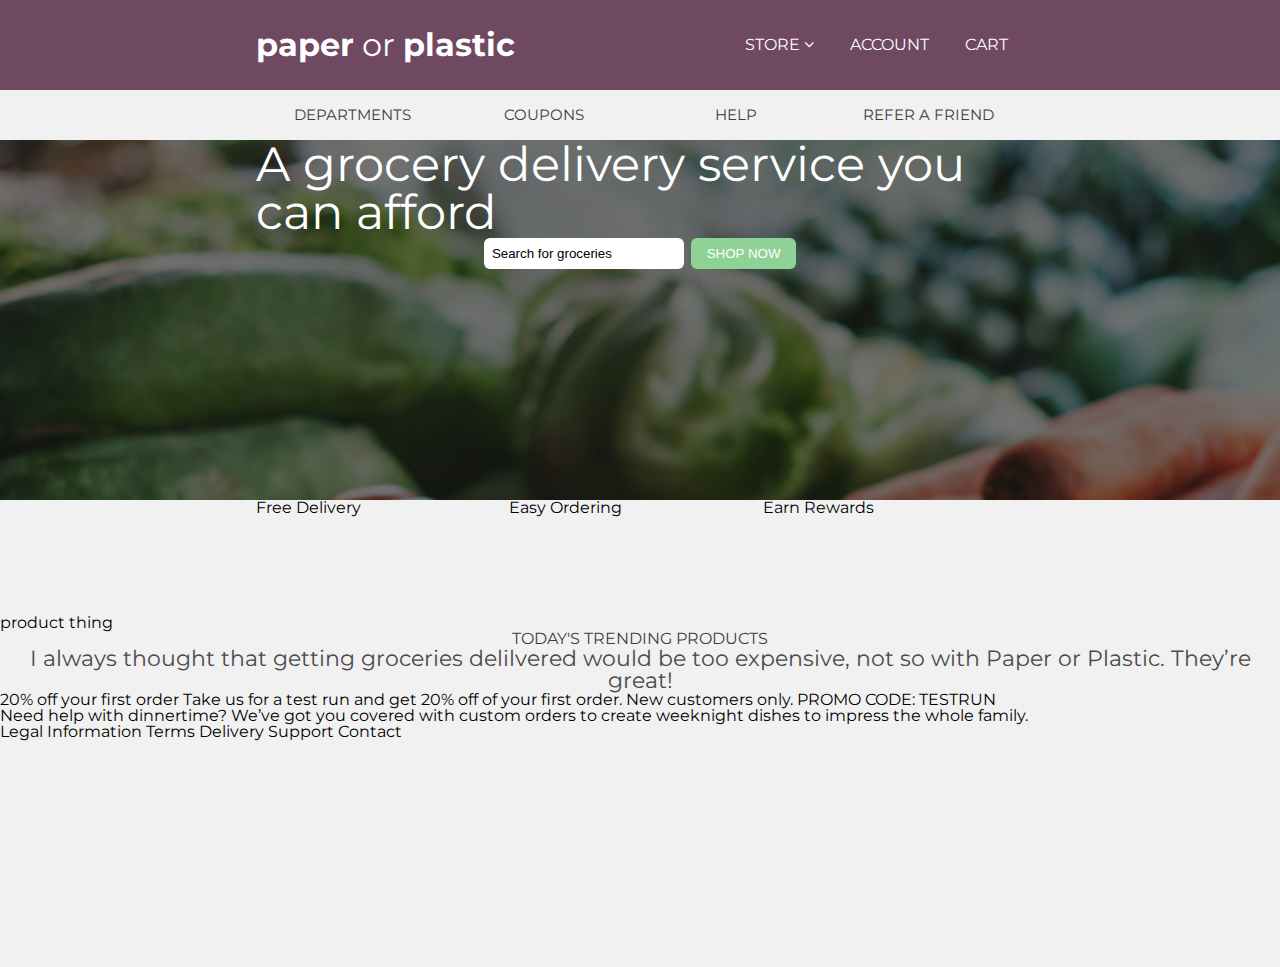
==== tablexi/index.html @ 730c176c "add styles for centering content and down angle" ====
<!DOCTYPE html>
<html lang="en-US">
<head>
  <title>paper or plastic</title>
  
  <link href="https://fonts.googleapis.com/css?family=Cherry+Swash:400,700|Montserrat:400,700" rel="stylesheet">
  <link type="text/css" rel="stylesheet" href="reset.css">
  <link rel="stylesheet" type="text/css" href="style.css">
  <link rel="stylesheet" href="https://cdnjs.cloudflare.com/ajax/libs/font-awesome/4.7.0/css/font-awesome.min.css">

</head>
<body>
  <section id="banner">
    <div class="center-container">
      <div id="logo">
        <span class="bold">paper</span> or <span class="bold">plastic</span>
      </div>
      <div id="navcontainer">
        <ul>
          <li><a href="#">store 
          <i class="fa fa-angle-down"></i>
          </a></li>
          <li><a href="#">account</a></li>
          <li><a href="#">cart</a></li>
        </ul>
      </div>
    <div>
  </section>

  <section id="menu">
    <div id="menu-list">
      <div class="menu-item center-text">    
        Departments
      </div>
      <div class="menu-item center-text">
        Coupons
      </div>
      <div class="menu-item center-text">
        Help
      </div>
      <div class="menu-item center-text">
        Refer A Friend
      </div>
    </div>
  
  </section>

  <section id="marketing">
    <div id="marketing-text" class="center-container">
    A grocery delivery service you can afford
    </div>
    <div class="center-text">
      <form id="marketing-form">
        <input type="text" value="Search for groceries"> 
        <input type="submit" value="Shop Now"
      </form>
    </div>
  </section>

  <section id="bullet-points">
    <div class="bullet center-container">
      Free Delivery
    </div>
    <div class="bullet">
      Easy Ordering
    </div>
    <div class="bullet">
      Earn Rewards  
    </div>
  </section>

  <section id="products">
    <div class="thing">
      product thing
    </div>
    <div id="products-text" class="center-text">Today's Trending Products </div>
  
  </section>

  <section id="testimonial">

    <div class="center-text">
    I always thought that getting groceries delilvered would be too expensive, not so with Paper or Plastic. They’re great!
    </div>

  </section>

  <section id="coupon">
  20% off your first order
  Take us for a test run and get 20% off of your first order. New customers only.
  PROMO CODE: TESTRUN
  </section>

  <section id="recipe">
  Need help with dinnertime?
  We’ve got you covered with custom orders to create weeknight dishes to impress the whole family.    
  </section>

  <section id="footer">
  Legal Information
  Terms
  Delivery
  Support
  Contact    
  </section>


</body>
</html>
---- tablexi/style.css ----
/* table xi */

body {
  /*font-family: 'Cherry Swash', cursive;*/
  font-family: 'Montserrat', sans-serif;
  font-weight: 400;
  background-color: #f1f1f1;
  margin: 0em;
  padding: 0em;
}


.center-text {
  text-align: center;
}

.center-container {
  margin: auto;
  max-width: 768px;
}

#banner {
  background-color: #6e4961;
  color: #fff;
  height: 90px;
}

#logo {
  color: #fff;
  float: left;
  font-size: 2em;
  line-height: 90px;
}

.bold {
  font-weight: 700;
}

#navcontainer {
  float: right;
  line-height: 90px;

}

#navcontainer ul {
  margin: 0;
  padding: 0;
  list-style-type: none;
  text-align: center;
}

#navcontainer ul li { 
  display: inline; 
}

#navcontainer ul li a {
  text-decoration: none;
  text-transform: uppercase;
  padding: .2em 1em;
  color: #fff;
}

/*#navcontainer ul li a:hover {
}
*/




#menu {
  width: 100%;
  height: 50px;
}

#menu-list {
  margin: auto;
  max-width: 768px;
  line-height: 50px;
}

.menu-item {
  font-family: 'Montserrat', sans-serif;
  text-transform: uppercase;
  color: #3C3D41;
  font-size: .95rem;
  float:left; 
  width:25%;
}

#marketing {
  height: 360px;
    /*max-width: 768px;*/
  margin: auto;
  background: linear-gradient( rgba(0, 0, 0, 0.5), rgba(0, 0, 0, 0.5) ), url('images/produce.jpg');
  background-repeat: no-repeat;
  background-size: cover;
}

#marketing-text {
  color: #fff;
  font-size: 3em;
  margin: auto;
  max-width: 768px;
}

#marketing-form input[type=text] {
  width: 200px;
  padding: .5rem;
  margin: .1rem;
  box-sizing: border-box;
  border: 0;
  border-radius: 6px;
}

#marketing-form input[type=submit] {
  width: 105px;
  padding: .5rem;
  margin: .1rem;
  box-sizing: border-box;
  border: 0;
  border-radius: 6px;
  color: #fff;
  background-color: #8fd295;
  text-transform: uppercase;

}

#bullet-points {
  width: 90%;
  max-width: 768px;
  height: 115px;
  margin: auto;
}

.bullet {
  float:left; 
  width:33%;
}

#products-text {
  color: #3C3D41;
  text-transform: uppercase;
}

#testimonial {
  font-size: 1.4rem;
  color: #4A4A4A;
}

#footer {
  height: 243px;
}
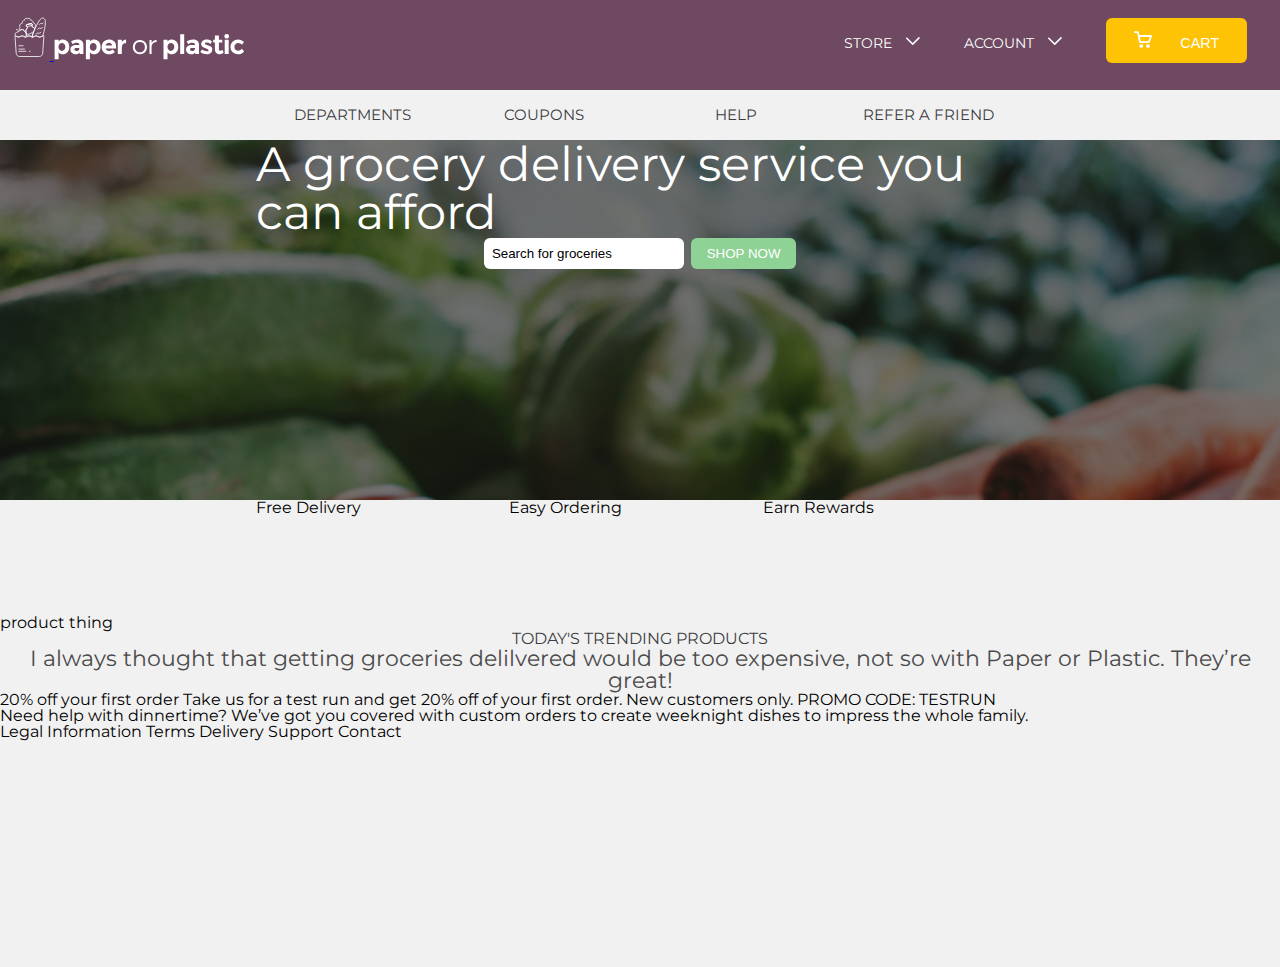
==== commit ac0c8f06: "add svgs and margins for banner" ====
--- a/tablexi/index.html
+++ b/tablexi/index.html
@@ -2,7 +2,7 @@
 <html lang="en-US">
 <head>
   <title>paper or plastic</title>
-  
+
   <link href="https://fonts.googleapis.com/css?family=Cherry+Swash:400,700|Montserrat:400,700" rel="stylesheet">
   <link type="text/css" rel="stylesheet" href="reset.css">
   <link rel="stylesheet" type="text/css" href="style.css">
@@ -12,16 +12,40 @@
 <body>
   <section id="banner">
     <div class="center-container">
-      <div id="logo">
-        <span class="bold">paper</span> or <span class="bold">plastic</span>
+      <div id="logo-container">
+        <a href="#" class="logo">
+          <svg xmlns="http://www.w3.org/2000/svg" width="37" height="44" viewBox="-2 -2 37 44"><style>.a{stroke-width:0.8;stroke:#FFF;}</style><desc>  Created with Sketch.</desc><g fill="none"><path d="M3.8 13.3C3.2 12.3 2.1 11.4 1 11.5" class="a"/><path d="M11.6 16.1C13.4 16.4 14.5 16.3 16 15.2 16.9 14.6 17.6 14.2 18.4 14" class="a"/><path d="M16.4 7.6L12.5 8.5C12 8.6 11.5 8.2 11.3 7.7 11.2 7.2 11.6 6.6 12.1 6.5L16 5.7C16.5 5.6 17.1 5.9 17.2 6.4 17.3 7 17 7.5 16.4 7.6L16.4 7.6 16.4 7.6Z" class="a"/><path d="M25.9 14C25.6 15 24.5 15.5 23.4 15.2 22.4 14.8 21.3 15.4 21 16.4" class="a"/><path d="M27.6 9.1C27.2 10.1 26.1 10.6 25.1 10.3 24.1 9.9 23 10.5 22.6 11.5" class="a"/><path d="M28.4 4.6C28.2 5.4 27.2 5.9 26.4 5.6 25.5 5.3 24.6 5.8 24.3 6.6" class="a"/><path d="M28.9 17.8L27.7 35.3C27.6 37.1 26.1 38.5 24.4 38.5L4.5 38.5C2.8 38.5 1.3 37.1 1.2 35.3L0 18.4C0 18 0.4 17.7 0.8 17.9L1.7 18.5C2.8 19.1 4.2 19.1 5.3 18.5L5.5 18.3C6.4 17.8 7.6 17.8 8.5 18.3L9 18.6C10 19.2 11.1 19.2 12.1 18.6L12.6 18.3C13.5 17.8 14.7 17.8 15.6 18.3L16.1 18.6C17 19.2 18.2 19.2 19.1 18.6L19.6 18.3C20.6 17.8 21.7 17.8 22.7 18.3L23.2 18.6C24.1 19.2 25.3 19.2 26.2 18.6L28.6 17.6C28.7 17.5 28.9 17.6 28.9 17.8L28.9 17.8 28.9 17.8Z" class="a"/><path d="M3.5 27.8L8.5 27.8" class="a"/><path d="M3.5 31.1L9.9 31.1" class="a"/><path d="M3.5 33.3L11.3 33.3" class="a"/><path d="M14.1 33.3L15.5 33.3" class="a"/><path d="M19.2 18.6L19.7 18.3C20.6 17.8 21.8 17.8 22.7 18.3L23.2 18.6C24.1 19.2 25.3 19.2 26.2 18.6L27.7 18C27.9 17.4 28 17 28.1 16.8 29.4 12.6 30.3 8.1 30.4 3.6 30.4 1.8 28.9-0.9 26.5 0.3 24 1.6 22.3 6.4 21 8.6 19.3 11.9 17.9 15.4 16.9 18.9 17.7 19.1 18.5 19 19.2 18.6L19.2 18.6 19.2 18.6Z" class="a"/><path d="M12.3 9.9C11.7 10.8 10.6 11.8 11 13.7L12.1 18.6 12.1 18.6 12.6 18.3C13.6 17.8 14.7 17.8 15.6 18.3L16.2 18.6C16.6 18.9 17 19 17.5 19 17.3 19 17.1 19 16.9 18.9 17.7 16.3 18.6 13.6 19.8 11.1 19.3 9.7 18.1 9.3 17.2 8.8 17.2 8.8 17.2 8.8 17.2 8.8 16.7 8.5 16.7 7.8 17.1 7.3 17.2 7.1 17.3 6.9 17.2 6.6L17.2 6.2C17.1 5.8 16.6 5.5 16.2 5.6L11.9 6.6C11.5 6.7 11.2 7.1 11.3 7.5L11.4 7.9C11.4 8.2 11.6 8.4 11.9 8.5 12.4 8.7 12.7 9.3 12.4 9.8 12.4 9.8 12.4 9.8 12.3 9.9L12.3 9.9 12.3 9.9Z" class="a"/><path d="M0.8 17.9L1.8 18.5C2.9 19.1 4.2 19.1 5.3 18.5L5.6 18.3C6.5 17.8 7.6 17.8 8.6 18.3L9.1 18.6C9.6 18.9 10.3 19.1 10.9 19 11.3 17.6 11.2 15.8 10.5 14.5 8.1 10.4 6.2 11.2 4.3 13 3.9 13.4 3.5 13.6 3 13.8 0.9 14.4-0.6 15.3 0.3 17.9 0.4 17.8 0.6 17.8 0.8 17.9L0.8 17.9 0.8 17.9Z" class="a"/><path d="M18.2 4.6C18.1 3.3 17 2.2 15.6 2.2 15.6 2.2 15.6 2.2 15.6 2.2 15.6 2 15.6 1.8 15.5 1.5 15.3 0.9 14.7 0.4 14.1 0.3 13.5 0.3 13 0.4 12.7 0.8 12.3 0.5 11.9 0.3 11.4 0.3 10.4 0.3 9.5 1.1 9.5 2.2 9.5 2.2 9.5 2.2 9.5 2.2 8.2 2.3 7.2 3.3 7.2 4.6 7.2 4.8 7.3 5 7.3 5.2 5.8 5.3 4.6 6.5 4.6 8 4.6 8.5 4.7 9 5 9.4 4.5 9.8 4.2 10.4 4.2 11 4.2 11.6 4.5 12.1 4.9 12.5 6.6 11.1 8.4 10.8 10.5 14.5 11.2 15.8 11 13.7 11 13.7 10.6 11.8 11.7 10.8 12.3 9.9 12.4 9.8 12.4 9.8 12.4 9.8 12.7 9.3 12.4 8.7 11.9 8.5 11.6 8.4 11.4 8.2 11.4 7.9L11.3 7.5C11.2 7.1 11.5 6.7 11.9 6.6L16.2 5.6C16.6 5.5 17.1 5.8 17.2 6.2L17.2 6.6C17.3 6.9 17.2 7.1 17.1 7.3 16.7 7.8 16.7 8.5 17.2 8.8 17.2 8.8 17.2 8.8 17.2 8.8 17.9 9.2 18.7 9.5 19.3 10.3 20 9.7 20.5 8.8 20.5 7.9 20.5 6.4 19.6 5.1 18.2 4.6L18.2 4.6 18.2 4.6Z" class="a"/></g></svg>
+
+          <svg xmlns="http://www.w3.org/2000/svg" width="191" height="27" viewBox="38 10 191 27"><desc>  Created with Sketch.</desc><path d="M51.4 18.6C52.7 20 53.3 21.8 53.3 23.9 53.3 26 52.7 27.8 51.4 29.2 50.1 30.6 48.5 31.3 46.8 31.3 45 31.3 43.6 30.6 42.6 29.2L42.6 36.3 38.6 36.3 38.6 16.8 42.6 16.8 42.6 18.4C43.8 17.1 45.2 16.5 46.9 16.5 48.6 16.5 50.1 17.2 51.4 18.6L51.4 18.6ZM43.5 26.8C44.1 27.5 44.9 27.9 45.8 27.9 46.8 27.9 47.6 27.5 48.3 26.8 49 26.1 49.3 25.1 49.3 24 49.3 22.8 49 21.8 48.3 21.1 47.6 20.3 46.8 19.9 45.9 19.9 44.9 19.9 44.1 20.3 43.5 21 42.8 21.8 42.5 22.8 42.5 24 42.5 25.1 42.8 26.1 43.5 26.8L43.5 26.8ZM67.4 31.1L63.6 31.1 63.6 29.4C62.6 30.7 61.3 31.3 59.8 31.3 58.3 31.3 57 30.9 56 30 54.9 29.1 54.4 28 54.4 26.5 54.4 25 54.9 23.9 56 23.2 57.1 22.5 58.5 22.1 60.4 22.1L63.4 22.1 63.4 22C63.4 20.5 62.6 19.7 60.9 19.7 60.2 19.7 59.5 19.9 58.7 20.1 58 20.4 57.3 20.8 56.8 21.2L55 18.6C56.9 17.2 59 16.5 61.4 16.5 63.2 16.5 64.6 17 65.7 17.8 66.8 18.7 67.4 20.1 67.4 22L67.4 31.1ZM63.3 25.6L63.3 25 60.8 25C59.2 25 58.4 25.4 58.4 26.4 58.4 27 58.6 27.4 59 27.6 59.4 27.9 59.9 28 60.6 28 61.4 28 62 27.8 62.5 27.4 63.1 27 63.3 26.4 63.3 25.6L63.3 25.6ZM82.7 18.6C84 20 84.6 21.8 84.6 23.9 84.6 26 84 27.8 82.7 29.2 81.4 30.6 79.9 31.3 78.1 31.3 76.3 31.3 74.9 30.6 73.9 29.2L73.9 36.3 69.9 36.3 69.9 16.8 73.9 16.8 73.9 18.4C75.1 17.1 76.5 16.5 78.2 16.5 79.9 16.5 81.4 17.2 82.7 18.6L82.7 18.6ZM74.8 26.8C75.4 27.5 76.2 27.9 77.2 27.9 78.1 27.9 78.9 27.5 79.6 26.8 80.3 26.1 80.6 25.1 80.6 24 80.6 22.8 80.3 21.8 79.6 21.1 78.9 20.3 78.1 19.9 77.2 19.9 76.2 19.9 75.4 20.3 74.8 21 74.1 21.8 73.8 22.8 73.8 24 73.8 25.1 74.1 26.1 74.8 26.8L74.8 26.8ZM98.9 29C97.3 30.6 95.4 31.3 93.2 31.3 91 31.3 89.2 30.7 87.8 29.3 86.4 28 85.7 26.2 85.7 23.9 85.7 21.7 86.4 19.9 87.9 18.5 89.3 17.2 91 16.5 93 16.5 95 16.5 96.6 17.1 98 18.3 99.4 19.5 100.1 21.1 100.1 23.2L100.1 25.4 89.6 25.4C89.8 26.1 90.2 26.8 90.9 27.3 91.6 27.8 92.3 28 93.2 28 94.6 28 95.8 27.5 96.7 26.6L98.9 29ZM95.1 20.5C94.5 20.1 93.9 19.8 93.1 19.8 92.3 19.8 91.5 20.1 90.9 20.6 90.2 21 89.9 21.7 89.7 22.5L96 22.5C95.9 21.6 95.6 21 95.1 20.5L95.1 20.5ZM109.4 20.3C108.2 20.3 107.3 20.7 106.7 21.6 106.1 22.4 105.8 23.5 105.8 24.9L105.8 31.1 101.8 31.1 101.8 16.8 105.8 16.8 105.8 18.7C106.3 18.1 107 17.6 107.8 17.2 108.5 16.8 109.3 16.5 110.1 16.5L110.1 20.3 109.4 20.3ZM127.6 17.9C128.7 18.5 129.5 19.3 130.1 20.4 130.7 21.5 131 22.7 131 24.1 131 25.5 130.7 26.7 130.1 27.8 129.5 28.8 128.7 29.7 127.6 30.3 126.5 30.9 125.3 31.2 123.9 31.2 122.5 31.2 121.3 30.9 120.2 30.3 119.1 29.7 118.3 28.8 117.7 27.8 117.1 26.7 116.8 25.5 116.8 24.1 116.8 22.7 117.1 21.5 117.7 20.4 118.3 19.3 119.1 18.5 120.2 17.9 121.3 17.3 122.5 17 123.9 17 125.3 17 126.5 17.3 127.6 17.9L127.6 17.9ZM121.3 19.6C120.5 20 119.9 20.6 119.5 21.4 119.1 22.2 118.9 23.1 118.9 24.1 118.9 25.1 119.1 26 119.5 26.8 119.9 27.6 120.5 28.2 121.3 28.7 122.1 29.1 122.9 29.3 123.9 29.3 124.9 29.3 125.7 29.1 126.5 28.7 127.3 28.2 127.9 27.6 128.3 26.8 128.7 26 128.9 25.1 128.9 24.1 128.9 23.1 128.7 22.2 128.3 21.4 127.9 20.6 127.3 20 126.5 19.6 125.7 19.1 124.8 18.9 123.9 18.9 122.9 18.9 122.1 19.1 121.3 19.6L121.3 19.6ZM137.6 17.8C138.4 17.3 139.4 17 140.6 17L140.6 19.1C139.2 19.1 138 19.5 137.1 20.3 136.2 21.1 135.7 22.2 135.6 23.7L135.6 31.1 133.5 31.1 133.5 17.1 135.6 17.1 135.6 20.2C136.1 19.1 136.7 18.4 137.6 17.8L137.6 17.8ZM160.3 18.6C161.7 20 162.3 21.8 162.3 23.9 162.3 26 161.7 27.8 160.3 29.2 159 30.6 157.5 31.3 155.8 31.3 154 31.3 152.6 30.6 151.5 29.2L151.5 36.3 147.5 36.3 147.5 16.8 151.5 16.8 151.5 18.4C152.8 17.1 154.2 16.5 155.9 16.5 157.6 16.5 159 17.2 160.3 18.6L160.3 18.6ZM152.5 26.8C153.1 27.5 153.9 27.9 154.8 27.9 155.7 27.9 156.5 27.5 157.2 26.8 157.9 26.1 158.3 25.1 158.3 24 158.3 22.8 157.9 21.8 157.3 21.1 156.6 20.3 155.8 19.9 154.8 19.9 153.9 19.9 153.1 20.3 152.5 21 151.8 21.8 151.5 22.8 151.5 24 151.5 25.1 151.8 26.1 152.5 26.8L152.5 26.8ZM168.2 31.1L164.2 31.1 164.2 11.3 168.2 11.3 168.2 31.1ZM183 31.1L179.2 31.1 179.2 29.4C178.2 30.7 176.9 31.3 175.4 31.3 173.9 31.3 172.6 30.9 171.6 30 170.5 29.1 170 28 170 26.5 170 25 170.6 23.9 171.6 23.2 172.7 22.5 174.1 22.1 176 22.1L179 22.1 179 22C179 20.5 178.2 19.7 176.6 19.7 175.9 19.7 175.1 19.9 174.4 20.1 173.6 20.4 172.9 20.8 172.4 21.2L170.6 18.6C172.5 17.2 174.6 16.5 177.1 16.5 178.8 16.5 180.2 17 181.3 17.8 182.4 18.7 183 20.1 183 22L183 31.1ZM179 25.6L179 25 176.4 25C174.8 25 174 25.4 174 26.4 174 27 174.2 27.4 174.6 27.6 175 27.9 175.6 28 176.3 28 177 28 177.6 27.8 178.1 27.4 178.7 27 179 26.4 179 25.6L179 25.6ZM194.7 30C193.7 30.9 192.4 31.3 190.8 31.3 189.7 31.3 188.6 31.1 187.4 30.8 186.3 30.4 185.2 29.8 184.3 29.1L186.1 26.6C187.6 27.7 189.2 28.3 190.9 28.3 191.4 28.3 191.8 28.2 192.1 28 192.4 27.8 192.5 27.5 192.5 27.2 192.5 26.8 192.3 26.5 191.9 26.2 191.5 25.9 190.9 25.7 190.1 25.4 189.3 25.2 188.7 25 188.3 24.8 187.9 24.6 187.4 24.4 186.9 24 185.8 23.3 185.2 22.3 185.2 21 185.2 19.7 185.8 18.6 186.8 17.8 187.9 16.9 189.3 16.5 191 16.5 192.6 16.5 194.3 17.1 196 18.2L194.5 20.9C193.3 20 192 19.6 190.8 19.6 189.6 19.6 189 20 189 20.6 189 21 189.2 21.3 189.5 21.5 189.9 21.7 190.6 22 191.5 22.3 192.4 22.5 193 22.8 193.4 22.9 193.8 23.1 194.3 23.3 194.8 23.6 195.8 24.2 196.3 25.2 196.3 26.6 196.3 28.1 195.8 29.2 194.7 30L194.7 30ZM202.9 19.6L202.9 26.1C202.9 26.6 203 27.1 203.3 27.4 203.6 27.7 203.9 27.8 204.3 27.8 205.1 27.8 205.7 27.5 206.2 26.8L207.7 29.6C206.5 30.8 205.2 31.3 203.8 31.3 202.4 31.3 201.2 30.9 200.3 30 199.3 29.1 198.9 27.8 198.9 26.3L198.9 19.6 197.2 19.6 197.2 16.8 198.9 16.8 198.9 12.5 202.9 12.5 202.9 16.8 206.3 16.8 206.3 19.6 202.9 19.6ZM212.7 31.1L208.7 31.1 208.7 16.8 212.7 16.8 212.7 31.1ZM208.4 13.3C208.4 12.6 208.6 12.1 209 11.6 209.5 11.2 210 10.9 210.7 10.9 211.4 10.9 211.9 11.2 212.4 11.6 212.8 12.1 213 12.6 213 13.3 213 13.9 212.8 14.5 212.4 14.9 211.9 15.4 211.4 15.6 210.7 15.6 210 15.6 209.5 15.4 209 14.9 208.6 14.5 208.4 13.9 208.4 13.3L208.4 13.3ZM222.2 27.8C223.6 27.8 224.8 27.1 225.8 25.8L228.2 28.4C226.3 30.4 224.3 31.3 222.2 31.3 220 31.3 218.2 30.6 216.7 29.3 215.3 27.9 214.5 26.1 214.5 24 214.5 21.8 215.3 20 216.8 18.6 218.3 17.2 220.1 16.5 222.1 16.5 223.1 16.5 224.2 16.7 225.3 17.2 226.3 17.6 227.2 18.2 228 19.1L226 21.8C225.5 21.2 224.9 20.8 224.3 20.5 223.6 20.2 222.9 20 222.3 20 221.2 20 220.3 20.4 219.6 21.1 218.8 21.8 218.4 22.7 218.4 23.9 218.4 25.1 218.8 26.1 219.6 26.8 220.3 27.4 221.2 27.8 222.2 27.8L222.2 27.8Z" fill="#FFF"/></svg>
+
+        </a>
       </div>
       <div id="navcontainer">
         <ul>
-          <li><a href="#">store 
-          <i class="fa fa-angle-down"></i>
+          <li><a href="#"><span class="nav-text">store</span>
+
+            <svg width="14px" height="14px" viewBox="50 4 9 5" version="1.1" xmlns="http://www.w3.org/2000/svg" xmlns:xlink="http://www.w3.org/1999/xlink">
+            <desc>Created with Sketch.</desc>
+            <defs></defs>
+            <path d="M58.708134,4.81339713 L54.6650718,8.85645933 C54.569378,8.95215311 54.4497608,9 54.3301435,9 C54.2105263,9 54.0909091,8.95215311 53.9952153,8.85645933 L50.1435407,5.00478469 C49.9521531,4.81339713 49.9521531,4.52631579 50.1435407,4.33492823 C50.3349282,4.14354067 50.6220096,4.14354067 50.8133971,4.33492823 L54.3301435,7.85167464 L58.0382775,4.14354067 C58.2296651,3.95215311 58.5167464,3.95215311 58.708134,4.14354067 C58.8995215,4.31100478 58.8995215,4.62200957 58.708134,4.81339713 L58.708134,4.81339713 Z" id="Down_Arrow" stroke="none" fill="#FFFFFF" fill-rule="evenodd"></path>
+            </svg>
+            </a></li>
+          <li><a href="#"><span class="nav-text">account</span>
+
+            <svg width="14px" height="14px" viewBox="50 4 9 5" version="1.1" xmlns="http://www.w3.org/2000/svg" xmlns:xlink="http://www.w3.org/1999/xlink">
+            <desc>Created with Sketch.</desc>
+            <defs></defs>
+            <path d="M58.708134,4.81339713 L54.6650718,8.85645933 C54.569378,8.95215311 54.4497608,9 54.3301435,9 C54.2105263,9 54.0909091,8.95215311 53.9952153,8.85645933 L50.1435407,5.00478469 C49.9521531,4.81339713 49.9521531,4.52631579 50.1435407,4.33492823 C50.3349282,4.14354067 50.6220096,4.14354067 50.8133971,4.33492823 L54.3301435,7.85167464 L58.0382775,4.14354067 C58.2296651,3.95215311 58.5167464,3.95215311 58.708134,4.14354067 C58.8995215,4.31100478 58.8995215,4.62200957 58.708134,4.81339713 L58.708134,4.81339713 Z" id="Down_Arrow" stroke="none" fill="#FFFFFF" fill-rule="evenodd"></path>
+            </svg>
           </a></li>
-          <li><a href="#">account</a></li>
-          <li><a href="#">cart</a></li>
+          <li><a href="#"><button class="navbutton">
+
+    <svg width="18px" height="18px" viewBox="20 9 15 15" version="1.1" xmlns="http://www.w3.org/2000/svg" xmlns:xlink="http://www.w3.org/1999/xlink">
+    <!-- Generator: Sketch 41.2 (35397) - http://www.bohemiancoding.com/sketch -->
+    <desc>Created with Sketch.</desc>
+    <defs></defs>
+    <path d="M34.7911086,13.5744681 C34.5912287,13.2765957 34.191469,13.0780142 33.7917093,13.0780142 L24.4972965,13.0780142 L24.0975368,11.0921986 C23.9975969,10.4964539 23.2980175,10 22.6983779,10 L20,10 L20,11.5886525 L22.598438,11.5886525 L24.0975368,18.7375887 C24.1974768,19.3333333 24.8970562,19.8297872 25.4966958,19.8297872 L31.7929109,19.8297872 C32.3925504,19.8297872 33.0921299,19.4326241 33.2920097,18.8368794 L34.8910485,14.6666667 C35.0909283,14.2695035 34.9909884,13.8723404 34.7911086,13.5744681 L34.7911086,13.5744681 Z M31.8928508,18.3404255 L25.6965756,18.3404255 L24.8970562,14.7659574 L33.1920698,14.7659574 L31.8928508,18.3404255 L31.8928508,18.3404255 Z M26.0963353,20.822695 C25.196876,20.822695 24.4972965,21.5177305 24.4972965,22.4113475 C24.4972965,23.3049645 25.196876,24 26.0963353,24 C26.9957946,24 27.6953741,23.3049645 27.6953741,22.4113475 C27.6953741,21.5177305 26.9957946,20.822695 26.0963353,20.822695 L26.0963353,20.822695 Z M31.692971,20.822695 C30.7935117,20.822695 30.0939322,21.5177305 30.0939322,22.4113475 C30.0939322,23.3049645 30.7935117,24 31.692971,24 C32.5924303,24 33.2920097,23.3049645 33.2920097,22.4113475 C33.2920097,21.5177305 32.5924303,20.822695 31.692971,20.822695 L31.692971,20.822695 Z" id="Icon" stroke="none" fill="#FFFFFF" fill-rule="evenodd"></path>
+</svg> <span id="cart">cart</span></button></a></li>
         </ul>
       </div>
     <div>
@@ -52,7 +76,7 @@
     <div class="center-text">
       <form id="marketing-form">
         <input type="text" value="Search for groceries"> 
-        <input type="submit" value="Shop Now"
+        <input type="submit" value="Shop Now">
       </form>
     </div>
   </section>
--- a/tablexi/style.css
+++ b/tablexi/style.css
@@ -9,44 +9,28 @@
   padding: 0em;
 }
 
-
 .center-text {
   text-align: center;
 }
 
 .center-container {
   margin: auto;
-  max-width: 768px;
+  /*max-width: 768px;*/
+  width: 98%;
 }
 
 #banner {
   background-color: #6e4961;
-  color: #fff;
   height: 90px;
 }
 
-#logo {
-  color: #fff;
+#logo-container {
   float: left;
-  font-size: 2em;
-  line-height: 90px;
-}
-
-.bold {
-  font-weight: 700;
+  margin-top: 16px;
 }
 
 #navcontainer {
   float: right;
-  line-height: 90px;
-
-}
-
-#navcontainer ul {
-  margin: 0;
-  padding: 0;
-  list-style-type: none;
-  text-align: center;
 }
 
 #navcontainer ul li { 
@@ -54,18 +38,34 @@
 }
 
 #navcontainer ul li a {
+  font-size: .9rem;
   text-decoration: none;
   text-transform: uppercase;
-  padding: .2em 1em;
+  padding: 0 20px;
   color: #fff;
 }
 
-/*#navcontainer ul li a:hover {
+#navcontainer .nav-text {
+  padding-right: 10px;
 }
-*/
 
+.navbutton {
+  background-color: #ffc306;
+  border-radius: 6px;
+  border: none;
+  color: #fff;
+  padding: 12px 28px;
+  margin: 18px 0;
+  text-align: center;
+  text-decoration: none;
+  text-transform: uppercase;
+  display: inline-block;
+  font-size: .9rem;
+}
 
-
+#cart {
+  margin-left: 24px;
+}
 
 #menu {
   width: 100%;
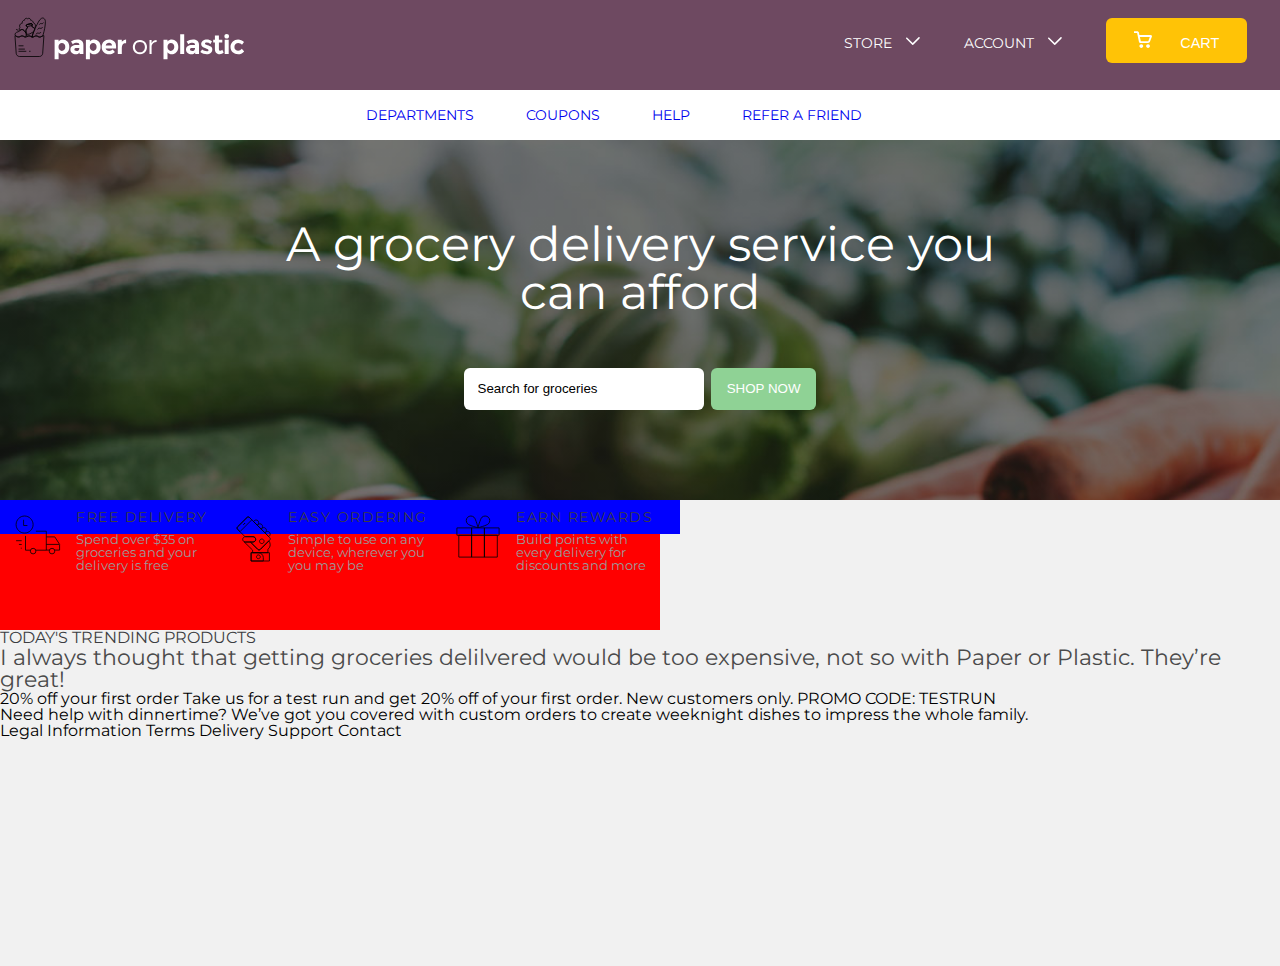
==== commit c0d908d5: "add stytles for bullet - in progress" ====
--- a/tablexi/index.html
+++ b/tablexi/index.html
@@ -6,12 +6,11 @@
   <link href="https://fonts.googleapis.com/css?family=Cherry+Swash:400,700|Montserrat:400,700" rel="stylesheet">
   <link type="text/css" rel="stylesheet" href="reset.css">
   <link rel="stylesheet" type="text/css" href="style.css">
-  <link rel="stylesheet" href="https://cdnjs.cloudflare.com/ajax/libs/font-awesome/4.7.0/css/font-awesome.min.css">
 
 </head>
 <body>
   <section id="banner">
-    <div class="center-container">
+    <div id="banner-container">
       <div id="logo-container">
         <a href="#" class="logo">
           <svg xmlns="http://www.w3.org/2000/svg" width="37" height="44" viewBox="-2 -2 37 44"><style>.a{stroke-width:0.8;stroke:#FFF;}</style><desc>  Created with Sketch.</desc><g fill="none"><path d="M3.8 13.3C3.2 12.3 2.1 11.4 1 11.5" class="a"/><path d="M11.6 16.1C13.4 16.4 14.5 16.3 16 15.2 16.9 14.6 17.6 14.2 18.4 14" class="a"/><path d="M16.4 7.6L12.5 8.5C12 8.6 11.5 8.2 11.3 7.7 11.2 7.2 11.6 6.6 12.1 6.5L16 5.7C16.5 5.6 17.1 5.9 17.2 6.4 17.3 7 17 7.5 16.4 7.6L16.4 7.6 16.4 7.6Z" class="a"/><path d="M25.9 14C25.6 15 24.5 15.5 23.4 15.2 22.4 14.8 21.3 15.4 21 16.4" class="a"/><path d="M27.6 9.1C27.2 10.1 26.1 10.6 25.1 10.3 24.1 9.9 23 10.5 22.6 11.5" class="a"/><path d="M28.4 4.6C28.2 5.4 27.2 5.9 26.4 5.6 25.5 5.3 24.6 5.8 24.3 6.6" class="a"/><path d="M28.9 17.8L27.7 35.3C27.6 37.1 26.1 38.5 24.4 38.5L4.5 38.5C2.8 38.5 1.3 37.1 1.2 35.3L0 18.4C0 18 0.4 17.7 0.8 17.9L1.7 18.5C2.8 19.1 4.2 19.1 5.3 18.5L5.5 18.3C6.4 17.8 7.6 17.8 8.5 18.3L9 18.6C10 19.2 11.1 19.2 12.1 18.6L12.6 18.3C13.5 17.8 14.7 17.8 15.6 18.3L16.1 18.6C17 19.2 18.2 19.2 19.1 18.6L19.6 18.3C20.6 17.8 21.7 17.8 22.7 18.3L23.2 18.6C24.1 19.2 25.3 19.2 26.2 18.6L28.6 17.6C28.7 17.5 28.9 17.6 28.9 17.8L28.9 17.8 28.9 17.8Z" class="a"/><path d="M3.5 27.8L8.5 27.8" class="a"/><path d="M3.5 31.1L9.9 31.1" class="a"/><path d="M3.5 33.3L11.3 33.3" class="a"/><path d="M14.1 33.3L15.5 33.3" class="a"/><path d="M19.2 18.6L19.7 18.3C20.6 17.8 21.8 17.8 22.7 18.3L23.2 18.6C24.1 19.2 25.3 19.2 26.2 18.6L27.7 18C27.9 17.4 28 17 28.1 16.8 29.4 12.6 30.3 8.1 30.4 3.6 30.4 1.8 28.9-0.9 26.5 0.3 24 1.6 22.3 6.4 21 8.6 19.3 11.9 17.9 15.4 16.9 18.9 17.7 19.1 18.5 19 19.2 18.6L19.2 18.6 19.2 18.6Z" class="a"/><path d="M12.3 9.9C11.7 10.8 10.6 11.8 11 13.7L12.1 18.6 12.1 18.6 12.6 18.3C13.6 17.8 14.7 17.8 15.6 18.3L16.2 18.6C16.6 18.9 17 19 17.5 19 17.3 19 17.1 19 16.9 18.9 17.7 16.3 18.6 13.6 19.8 11.1 19.3 9.7 18.1 9.3 17.2 8.8 17.2 8.8 17.2 8.8 17.2 8.8 16.7 8.5 16.7 7.8 17.1 7.3 17.2 7.1 17.3 6.9 17.2 6.6L17.2 6.2C17.1 5.8 16.6 5.5 16.2 5.6L11.9 6.6C11.5 6.7 11.2 7.1 11.3 7.5L11.4 7.9C11.4 8.2 11.6 8.4 11.9 8.5 12.4 8.7 12.7 9.3 12.4 9.8 12.4 9.8 12.4 9.8 12.3 9.9L12.3 9.9 12.3 9.9Z" class="a"/><path d="M0.8 17.9L1.8 18.5C2.9 19.1 4.2 19.1 5.3 18.5L5.6 18.3C6.5 17.8 7.6 17.8 8.6 18.3L9.1 18.6C9.6 18.9 10.3 19.1 10.9 19 11.3 17.6 11.2 15.8 10.5 14.5 8.1 10.4 6.2 11.2 4.3 13 3.9 13.4 3.5 13.6 3 13.8 0.9 14.4-0.6 15.3 0.3 17.9 0.4 17.8 0.6 17.8 0.8 17.9L0.8 17.9 0.8 17.9Z" class="a"/><path d="M18.2 4.6C18.1 3.3 17 2.2 15.6 2.2 15.6 2.2 15.6 2.2 15.6 2.2 15.6 2 15.6 1.8 15.5 1.5 15.3 0.9 14.7 0.4 14.1 0.3 13.5 0.3 13 0.4 12.7 0.8 12.3 0.5 11.9 0.3 11.4 0.3 10.4 0.3 9.5 1.1 9.5 2.2 9.5 2.2 9.5 2.2 9.5 2.2 8.2 2.3 7.2 3.3 7.2 4.6 7.2 4.8 7.3 5 7.3 5.2 5.8 5.3 4.6 6.5 4.6 8 4.6 8.5 4.7 9 5 9.4 4.5 9.8 4.2 10.4 4.2 11 4.2 11.6 4.5 12.1 4.9 12.5 6.6 11.1 8.4 10.8 10.5 14.5 11.2 15.8 11 13.7 11 13.7 10.6 11.8 11.7 10.8 12.3 9.9 12.4 9.8 12.4 9.8 12.4 9.8 12.7 9.3 12.4 8.7 11.9 8.5 11.6 8.4 11.4 8.2 11.4 7.9L11.3 7.5C11.2 7.1 11.5 6.7 11.9 6.6L16.2 5.6C16.6 5.5 17.1 5.8 17.2 6.2L17.2 6.6C17.3 6.9 17.2 7.1 17.1 7.3 16.7 7.8 16.7 8.5 17.2 8.8 17.2 8.8 17.2 8.8 17.2 8.8 17.9 9.2 18.7 9.5 19.3 10.3 20 9.7 20.5 8.8 20.5 7.9 20.5 6.4 19.6 5.1 18.2 4.6L18.2 4.6 18.2 4.6Z" class="a"/></g></svg>
@@ -40,40 +39,41 @@
           </a></li>
           <li><a href="#"><button class="navbutton">
 
-    <svg width="18px" height="18px" viewBox="20 9 15 15" version="1.1" xmlns="http://www.w3.org/2000/svg" xmlns:xlink="http://www.w3.org/1999/xlink">
-    <!-- Generator: Sketch 41.2 (35397) - http://www.bohemiancoding.com/sketch -->
-    <desc>Created with Sketch.</desc>
-    <defs></defs>
-    <path d="M34.7911086,13.5744681 C34.5912287,13.2765957 34.191469,13.0780142 33.7917093,13.0780142 L24.4972965,13.0780142 L24.0975368,11.0921986 C23.9975969,10.4964539 23.2980175,10 22.6983779,10 L20,10 L20,11.5886525 L22.598438,11.5886525 L24.0975368,18.7375887 C24.1974768,19.3333333 24.8970562,19.8297872 25.4966958,19.8297872 L31.7929109,19.8297872 C32.3925504,19.8297872 33.0921299,19.4326241 33.2920097,18.8368794 L34.8910485,14.6666667 C35.0909283,14.2695035 34.9909884,13.8723404 34.7911086,13.5744681 L34.7911086,13.5744681 Z M31.8928508,18.3404255 L25.6965756,18.3404255 L24.8970562,14.7659574 L33.1920698,14.7659574 L31.8928508,18.3404255 L31.8928508,18.3404255 Z M26.0963353,20.822695 C25.196876,20.822695 24.4972965,21.5177305 24.4972965,22.4113475 C24.4972965,23.3049645 25.196876,24 26.0963353,24 C26.9957946,24 27.6953741,23.3049645 27.6953741,22.4113475 C27.6953741,21.5177305 26.9957946,20.822695 26.0963353,20.822695 L26.0963353,20.822695 Z M31.692971,20.822695 C30.7935117,20.822695 30.0939322,21.5177305 30.0939322,22.4113475 C30.0939322,23.3049645 30.7935117,24 31.692971,24 C32.5924303,24 33.2920097,23.3049645 33.2920097,22.4113475 C33.2920097,21.5177305 32.5924303,20.822695 31.692971,20.822695 L31.692971,20.822695 Z" id="Icon" stroke="none" fill="#FFFFFF" fill-rule="evenodd"></path>
-</svg> <span id="cart">cart</span></button></a></li>
+            <svg width="18px" height="18px" viewBox="20 9 15 15" version="1.1" xmlns="http://www.w3.org/2000/svg" xmlns:xlink="http://www.w3.org/1999/xlink">
+            <!-- Generator: Sketch 41.2 (35397) - http://www.bohemiancoding.com/sketch -->
+            <desc>Created with Sketch.</desc>
+            <defs></defs>
+            <path d="M34.7911086,13.5744681 C34.5912287,13.2765957 34.191469,13.0780142 33.7917093,13.0780142 L24.4972965,13.0780142 L24.0975368,11.0921986 C23.9975969,10.4964539 23.2980175,10 22.6983779,10 L20,10 L20,11.5886525 L22.598438,11.5886525 L24.0975368,18.7375887 C24.1974768,19.3333333 24.8970562,19.8297872 25.4966958,19.8297872 L31.7929109,19.8297872 C32.3925504,19.8297872 33.0921299,19.4326241 33.2920097,18.8368794 L34.8910485,14.6666667 C35.0909283,14.2695035 34.9909884,13.8723404 34.7911086,13.5744681 L34.7911086,13.5744681 Z M31.8928508,18.3404255 L25.6965756,18.3404255 L24.8970562,14.7659574 L33.1920698,14.7659574 L31.8928508,18.3404255 L31.8928508,18.3404255 Z M26.0963353,20.822695 C25.196876,20.822695 24.4972965,21.5177305 24.4972965,22.4113475 C24.4972965,23.3049645 25.196876,24 26.0963353,24 C26.9957946,24 27.6953741,23.3049645 27.6953741,22.4113475 C27.6953741,21.5177305 26.9957946,20.822695 26.0963353,20.822695 L26.0963353,20.822695 Z M31.692971,20.822695 C30.7935117,20.822695 30.0939322,21.5177305 30.0939322,22.4113475 C30.0939322,23.3049645 30.7935117,24 31.692971,24 C32.5924303,24 33.2920097,23.3049645 33.2920097,22.4113475 C33.2920097,21.5177305 32.5924303,20.822695 31.692971,20.822695 L31.692971,20.822695 Z" id="Icon" stroke="none" fill="#FFFFFF" fill-rule="evenodd"></path>
+            </svg> <span id="cart">cart</span></button></a>
+          </li>
         </ul>
       </div>
     <div>
   </section>
 
   <section id="menu">
-    <div id="menu-list">
-      <div class="menu-item center-text">    
-        Departments
+    <div id="menu-container">
+      <div class="menu-item">    
+        <a href="#">Departments</a>
       </div>
-      <div class="menu-item center-text">
-        Coupons
+      <div class="menu-item">
+        <a href="#">Coupons</a>
       </div>
-      <div class="menu-item center-text">
-        Help
+      <div class="menu-item">
+        <a href="#">Help</a>
       </div>
-      <div class="menu-item center-text">
-        Refer A Friend
+      <div class="menu-item">
+        <a href="#">Refer A Friend</a>
       </div>
     </div>
   
   </section>
 
   <section id="marketing">
-    <div id="marketing-text" class="center-container">
+    <div id="marketing-container">
     A grocery delivery service you can afford
     </div>
-    <div class="center-text">
+    <div id="grocery-search">
       <form id="marketing-form">
         <input type="text" value="Search for groceries"> 
         <input type="submit" value="Shop Now">
@@ -82,28 +82,46 @@
   </section>
 
   <section id="bullet-points">
-    <div class="bullet center-container">
-      Free Delivery
+    <div class="bullet">
+      <div class="bullet-symbol"><!-- truck -->
+        <svg xmlns="http://www.w3.org/2000/svg" width="46" height="40" viewBox="-1 -1 46 40"><style>.a{stroke:#000;}</style><desc>  Created with Sketch.</desc><g fill="none"><path d="M30.3 20.9L38.8 20.9 43.6 28.4 43.6 34.1 38.8 34.1M19.9 34.2L30.3 34.2 30.3 15.2 19.9 15.2M9.5 19.9L9.5 34.2 14.2 34.2" class="a"/><ellipse cx="36" cy="35.1" rx="2.8" ry="2.8" class="a"/><ellipse cx="17.1" cy="35.1" rx="2.8" ry="2.8" class="a"/><path d="M17.1 8.6C17.1 13.2 13.2 17.1 8.6 17.1 3.9 17.1 0.1 13.2 0.1 8.6 0.1 3.9 3.9 0 8.6 0 13.2 0 17.1 3.9 17.1 8.6L17.1 8.6Z" class="a"/><path d="M7.6 3.8L7.6 9.5 11.4 9.5M0.1 24.7L5.7 24.7M2.9 28.4L5.7 28.5M4.8 32.2L5.7 32.2" class="a"/><path d="M30.3 28.4L43 28.4M30.2 34.4L30.3 34.3M30.3 34.1L33.5 34.1" class="a"/></g></svg>
+
+      </div>
+      <div class="bullet-text-container">
+        <div class="bullet-text-header">Free Delivery</div>
+        <div class="bullet-text-subtext">Spend over $35 on groceries and your delivery is free</div>
+        </div>
     </div>
     <div class="bullet">
-      Easy Ordering
+      <div class="bullet-symbol">
+        <svg xmlns="http://www.w3.org/2000/svg" width="38" height="48" viewBox="-2 -2 38 48"><style>.a{stroke:#000;}</style><desc>  Created with Sketch.</desc><g fill="none"><polygon points="14.1 35.7 32.4 35.7 32.4 44 14.1 44" class="a"/><path d="M26.3 44L14.1 44 14.1 35.7 21.3 35.7C24.1 35.7 26.3 37.9 26.3 40.6L26.3 44 26.3 44 26.3 44Z" class="a"/><path d="M23.3 39.8C23.3 40.9 22.4 41.7 21.4 41.7 20.3 41.7 19.5 40.9 19.5 39.8 19.5 38.8 20.3 37.9 21.4 37.9 22.4 37.9 23.3 38.8 23.3 39.8L23.3 39.8 23.3 39.8Z" class="a"/><path d="M20.1 8.1C21.1 7.7 21.7 6.8 21.7 5.7 21.7 4.2 20.6 3 19.1 3 18 3 17 3.7 16.6 4.6L20.1 8.1 20.1 8.1 20.1 8.1Z" class="a"/><path d="M24 11.9C24.9 11.5 25.6 10.6 25.6 9.5 25.6 8 24.4 6.8 22.9 6.8 21.8 6.8 20.9 7.5 20.4 8.4L24 11.9 24 11.9 24 11.9Z" class="a"/><path d="M27.8 15.7C28.7 15.3 29.4 14.4 29.4 13.3 29.4 11.8 28.2 10.6 26.7 10.6 25.6 10.6 24.7 11.3 24.3 12.2L27.8 15.7 27.8 15.7 27.8 15.7Z" class="a"/><path d="M31.6 19.5C32.5 19.1 33.2 18.2 33.2 17.1 33.2 15.6 32 14.4 30.5 14.4 29.4 14.4 28.5 15.1 28.1 16L31.6 19.5 31.6 19.5 31.6 19.5Z" class="a"/><path d="M16 25L8.4 25C6.9 25 5.7 23.8 5.7 22.4 5.7 20.9 6.9 19.7 8.4 19.7L16 19.7C17.5 19.7 18.7 20.9 18.7 22.4 18.7 23.8 17.5 25 16 25L16 25 16 25Z" class="a"/><path d="M27.1 24.3C27.1 25.5 26.1 26.6 24.8 26.6 23.5 26.6 22.5 25.5 22.5 24.3 22.5 23 23.5 22 24.8 22 26.1 22 27.1 23 27.1 24.3L27.1 24.3 27.1 24.3Z" class="a"/><polygon points="8 6.1 6.5 7.6" class="a"/><path d="M32.7 20.6L12.5 0.5C11.8-0.2 10.7-0.2 10 0.5L0.6 9.8C-0.1 10.5-0.1 11.6 0.6 12.3L8.1 19.8C8.2 19.7 8.3 19.7 8.4 19.7L16 19.7C17.5 19.7 18.7 20.9 18.7 22.4 18.7 23.8 17.5 25 16 25L13.4 25 20.8 32.4C21.5 33.1 22.6 33.1 23.3 32.4L32.7 23C33.4 22.4 33.4 21.3 32.7 20.6L32.7 20.6 32.7 20.6Z" class="a"/><path d="M31.8 23.9L23.3 32.4C22.6 33.1 21.5 33.1 20.8 32.4L13.4 25 8.4 25C8 25.2 6.7 24.5 7.2 24.9L15.5 33C15.5 33.1 15.6 33.1 15.6 33.2L15.6 35.7 30.9 35.7 30.9 32.2C32.3 31.2 33.2 29.5 33.2 27.7 33.2 26.3 32.7 24.9 31.8 23.9L31.8 23.9 31.8 23.9Z" class="a"/><path d="M12.5 0.5C11.8-0.2 10.7-0.2 10 0.5L0.6 9.8C-0.1 10.5-0.1 11.6 0.6 12.3L3 14.6 14.8 2.8 12.5 0.5 12.5 0.5 12.5 0.5Z" class="a"/></g></svg>
+
+      </div>
+      <div class="bullet-text-container">
+        <div class="bullet-text-header">Easy Ordering</div>
+        <div class="bullet-text-subtext">Simple to use on any device, wherever you you may be</div>
+        </div>
     </div>
     <div class="bullet">
-      Earn Rewards  
+      <div class="bullet-symbol">
+        <svg xmlns="http://www.w3.org/2000/svg" width="46" height="44" viewBox="-1 -1 46 44"><style>.a{stroke:#000;}</style><desc>  Created with Sketch.</desc><g fill="none"><path d="M0.9 11.9L43.1 11.9 43.1 19.2 0.9 19.2 0.9 11.9ZM2.8 19.2L41.3 19.2 41.3 41.1 2.8 41.1 2.8 19.2ZM15.6 11.9L15.6 41.1 15.6 11.9ZM28.4 41.1L28.4 11.9 28.4 41.1Z" class="a"/><path d="M32.4 7.8C30.6 9.6 22 11.7 22 11.7 22 11.7 24.1 3.1 25.9 1.3 27.7-0.4 30.6-0.4 32.4 1.3 34.2 3.1 34.2 6 32.4 7.8L32.4 7.8ZM11.6 7.8C13.4 9.6 22 11.7 22 11.7 22 11.7 19.9 3.1 18.1 1.3 16.3-0.4 13.4-0.4 11.6 1.3 9.8 3.1 9.8 6 11.6 7.8L11.6 7.8Z" class="a"/></g></svg>
+
+      </div>
+      <div class="bullet-text-container">
+        <div class="bullet-text-header">Earn Rewards  </div>
+        <div class="bullet-text-subtext">Build points with every delivery for discounts and more</div>
+        </div>
     </div>
   </section>
 
   <section id="products">
-    <div class="thing">
-      product thing
-    </div>
-    <div id="products-text" class="center-text">Today's Trending Products </div>
+    <div id="products-text">Today's Trending Products </div>
   
   </section>
 
   <section id="testimonial">
 
-    <div class="center-text">
+    <div class="testimonial-container">
     I always thought that getting groceries delilvered would be too expensive, not so with Paper or Plastic. They’re great!
     </div>
 
--- a/tablexi/style.css
+++ b/tablexi/style.css
@@ -1,4 +1,6 @@
 /* table xi */
+
+/* - - - Global - - - */
 
 body {
   /*font-family: 'Cherry Swash', cursive;*/
@@ -9,21 +11,30 @@
   padding: 0em;
 }
 
+a {
+  text-decoration: none;
+}
+
+
+/* get rid of this? */
 .center-text {
   text-align: center;
 }
 
-.center-container {
-  margin: auto;
-  /*max-width: 768px;*/
-  width: 98%;
-}
+
+/* - - - Banner - - - */
 
 #banner {
   background-color: #6e4961;
   height: 90px;
 }
 
+#banner-container {
+  margin: auto;
+  /*max-width: 768px;*/
+  width: 98%;
+}
+
 #logo-container {
   float: left;
   margin-top: 16px;
@@ -39,7 +50,6 @@
 
 #navcontainer ul li a {
   font-size: .9rem;
-  text-decoration: none;
   text-transform: uppercase;
   padding: 0 20px;
   color: #fff;
@@ -67,45 +77,57 @@
   margin-left: 24px;
 }
 
+/* - - - Menu - - - */
+
 #menu {
   width: 100%;
   height: 50px;
-}
-
-#menu-list {
-  margin: auto;
-  max-width: 768px;
+  background-color: #fff;
+}
+
+#menu-container {
   line-height: 50px;
+  width: 600px;
+  margin: auto;
 }
 
 .menu-item {
-  font-family: 'Montserrat', sans-serif;
   text-transform: uppercase;
   color: #3C3D41;
-  font-size: .95rem;
-  float:left; 
-  width:25%;
-}
+  font-size: .9rem;
+  float:left;
+  padding: 0 26px;
+}
+
+
+/* - - - Marketing - - - */
 
 #marketing {
   height: 360px;
-    /*max-width: 768px;*/
-  margin: auto;
   background: linear-gradient( rgba(0, 0, 0, 0.5), rgba(0, 0, 0, 0.5) ), url('images/produce.jpg');
   background-repeat: no-repeat;
   background-size: cover;
 }
 
-#marketing-text {
+#marketing-container {
   color: #fff;
   font-size: 3em;
   margin: auto;
+  padding: 80px 0 50px 0;
+  text-align: center;
   max-width: 768px;
+  font-weight: 400;
+}
+
+#grocery-search {
+  max-width: 768px;
+  text-align: center;
+  margin: auto;
 }
 
 #marketing-form input[type=text] {
-  width: 200px;
-  padding: .5rem;
+  width: 240px;
+  padding: .85rem;
   margin: .1rem;
   box-sizing: border-box;
   border: 0;
@@ -114,7 +136,7 @@
 
 #marketing-form input[type=submit] {
   width: 105px;
-  padding: .5rem;
+  padding: .85rem;
   margin: .1rem;
   box-sizing: border-box;
   border: 0;
@@ -122,19 +144,47 @@
   color: #fff;
   background-color: #8fd295;
   text-transform: uppercase;
-
-}
-
+}
+
+/* - - -  Bullet Points - - - */
 #bullet-points {
-  width: 90%;
-  max-width: 768px;
-  height: 115px;
+  /*width: 768px;*/
   margin: auto;
 }
 
 .bullet {
-  float:left; 
-  width:33%;
+  float: left; 
+  background-color: #ffc;
+  background-color: red;
+  display: inline-block;
+  width: 220px;
+}
+
+.bullet-symbol {
+  float: left;
+  padding: 15px;
+  height: 100px;
+}
+
+.bullet-text-header {
+  width: 220px;
+  background-color: blue;
+  text-transform: uppercase;
+  letter-spacing: 1.5px;
+  color: #3C3D41;
+  font-size: .9rem;
+  padding: 10px;
+}
+
+.bullet-text-subtext {
+  color: #9B9B9B;
+  font-size: .8rem;
+}
+
+
+/* - - -  Products Points - - - */
+#products {
+  clear: both;
 }
 
 #products-text {
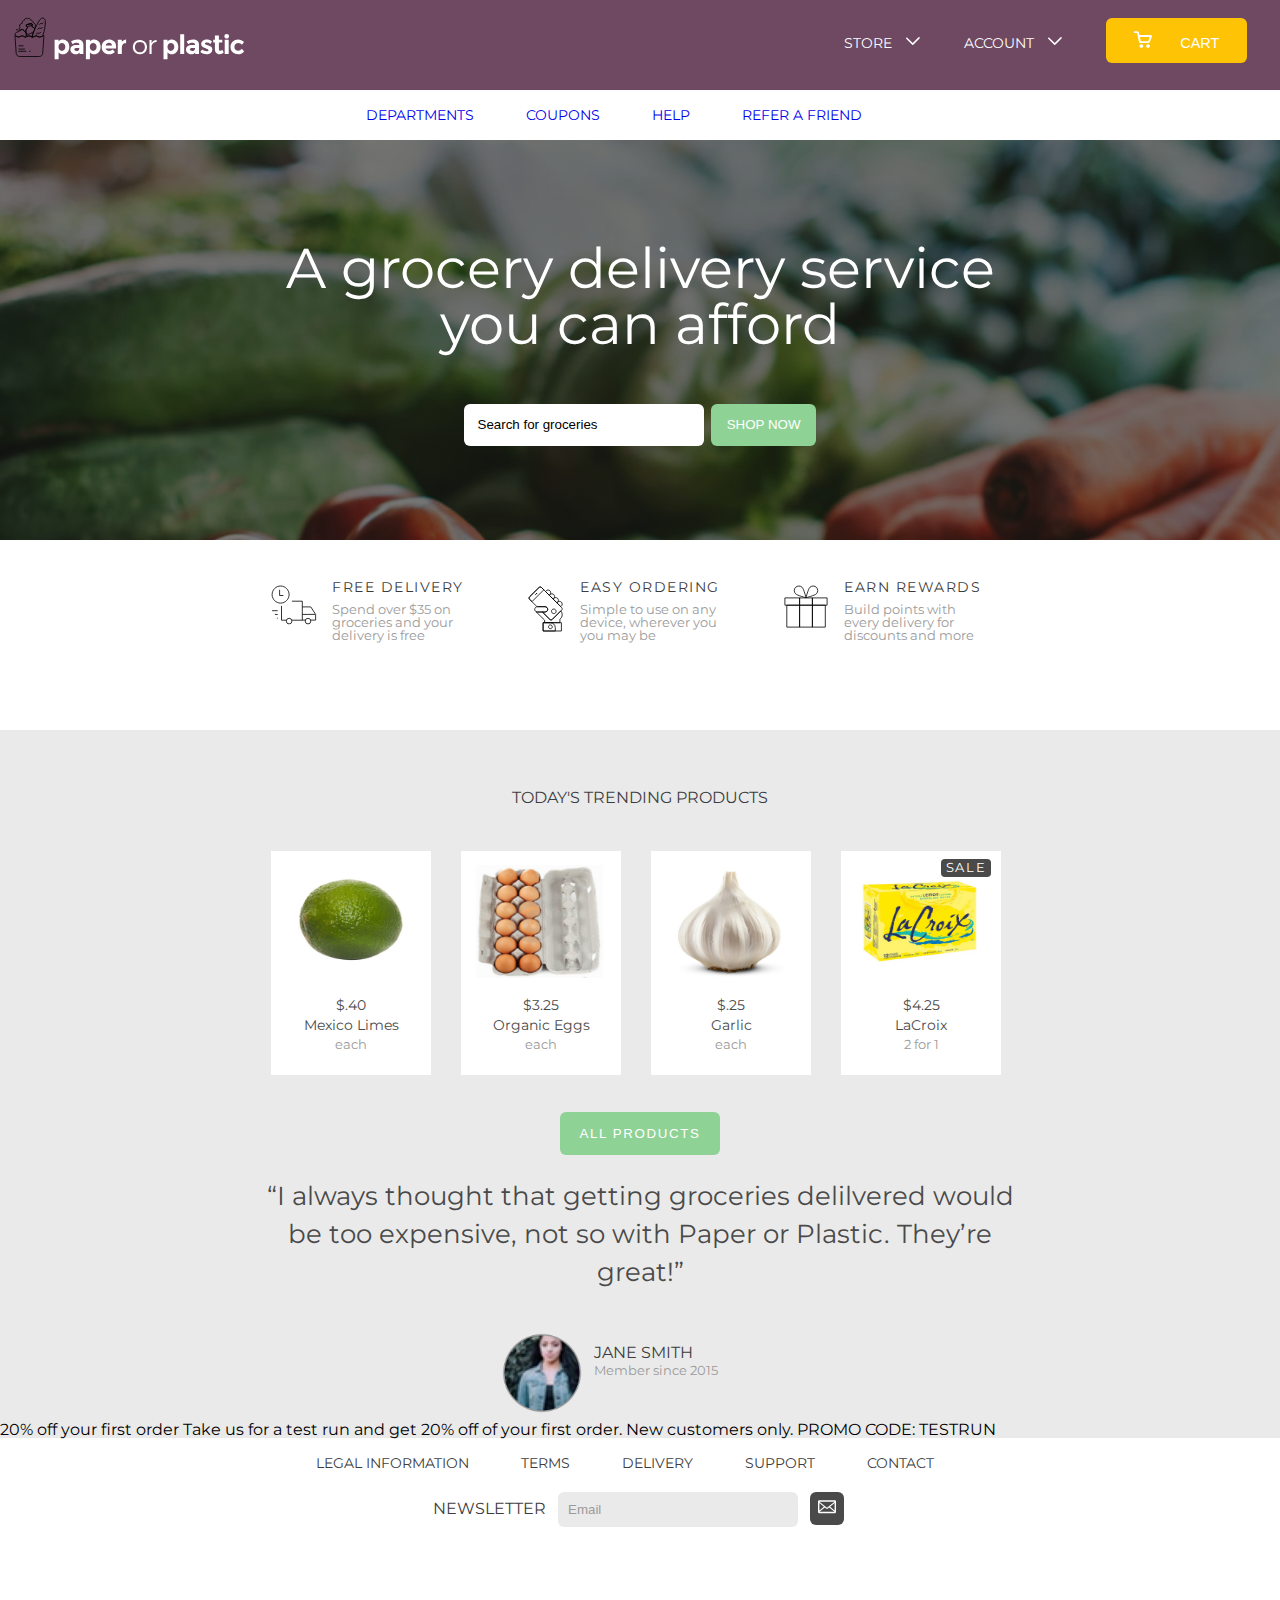
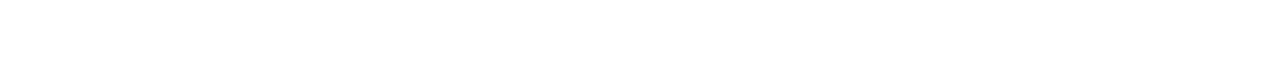
==== commit 049d8c98: "add styles and images for product section" ====
--- a/tablexi/index.html
+++ b/tablexi/index.html
@@ -116,34 +116,154 @@
 
   <section id="products">
     <div id="products-text">Today's Trending Products </div>
-  
-  </section>
-
-  <section id="testimonial">
-
-    <div class="testimonial-container">
-    I always thought that getting groceries delilvered would be too expensive, not so with Paper or Plastic. They’re great!
-    </div>
-
-  </section>
-
-  <section id="coupon">
-  20% off your first order
-  Take us for a test run and get 20% off of your first order. New customers only.
-  PROMO CODE: TESTRUN
-  </section>
-
-  <section id="recipe">
-  Need help with dinnertime?
-  We’ve got you covered with custom orders to create weeknight dishes to impress the whole family.    
+    <div id="products-main">
+      <div class="product-container">
+        <div class="product-image">
+          <img src="images/large_9a352a2c-38b9-4e02-a049-16b77ad2611c.jpg" width="130" height="113">
+        </div>
+        <div class="product-price">
+          $.40
+        </div>
+        <div class="product-title">
+          Mexico Limes
+        </div>
+        <div class="product-quantity">
+          each
+        </div>
+      </div>
+      <div class="product-container">
+        <div class="product-image">
+          <img src="images/large_691a8913-2a17-4a2f-ba26-8c3d6fcd521c.png" width="130" height="113">
+        </div>
+        <div class="product-price">
+          $3.25
+        </div>
+        <div class="product-title">
+          Organic Eggs
+        </div>
+        <div class="product-quantity">
+          each
+        </div>
+      </div>
+      <div class="product-container">
+        <div class="product-image">
+          <img src="images/large_b37fef82-91cb-4b12-8229-10df45971df2.jpg" width="130" height="113">
+        </div>
+        <div class="product-price">
+          $.25
+        </div>
+        <div class="product-title">
+          Garlic
+        </div>
+        <div class="product-quantity">
+          each
+        </div>
+      </div>
+      <div class="product-container">
+        <div class="product-image">
+            <div id="product-sale">
+              sale
+            </div>
+          <img src="images/large_e5cf6066-db6a-4dcf-a2a8-181b180fdfe7.jpg" width="130" height="113">
+        </div>
+        <div class="product-price">
+          $4.25
+        </div>
+        <div class="product-title">
+          LaCroix
+        </div>
+        <div class="product-quantity">
+          2 for 1
+        </div>
+      </div>
+    </div>
+
+    <div id="products-all">
+    <button id="products-all-button">All Products</button>
+    </div>  
+    
+    <div id="testimonial">
+    &ldquo;I always thought that getting groceries delilvered would be too expensive, not so with Paper or Plastic. They’re great!&rdquo; 
+    </div>
+    
+    <div id="testimonial-bio">
+      <div id="testimonial-image">
+        <img src="images/jane_smith.png" width="80" height="80">
+      </div>
+      <div id="testimonial-name">Jane Smith</div>
+      <div id="testimonial-since">Member since 2015</div>
+    </div>
+
+
+    <div id="coupon">
+    20% off your first order
+    Take us for a test run and get 20% off of your first order. New customers only.
+    PROMO CODE: TESTRUN
+    </div>
+<!-- 
+    <div id="recipe">
+    Need help with dinnertime?
+    We’ve got you covered with custom orders to create weeknight dishes to impress the whole family.    
+    </div>
+
+    <div class="custom-order">
+      Hearty Shrimp Udon
+    </div>
+    <div class="custom-order">
+      Slow Cooker Steel-Cut Oats
+    </div>
+    <div class="custom-order">
+      French Green Beans and Shallot
+    </div>
+    <div class="custom-order">
+      Restorative Chicken Broth
+    </div>
+    <div class="custom-order">
+      Mini Bundt Cakes with Cherry-Chocolate Glaze  
+    </div>
+    <div class="custom-order">
+      Lamb Burgers
+    </div>
+
+    <div id="all-recipes">
+    All Recipes
+    </div>
+ -->
+
+
   </section>
 
   <section id="footer">
-  Legal Information
-  Terms
-  Delivery
-  Support
-  Contact    
+    <div id="footer-container">  
+      <div class="footer-item">
+        Legal Information
+      </div>
+      <div class="footer-item">
+        Terms
+      </div>
+      <div class="footer-item">
+        Delivery
+      </div>
+      <div class="footer-item">
+        Support
+      </div>
+      <div class="footer-item">
+        Contact
+      </div>
+    </div>
+
+    <div id="footer-subscribe">
+        <span id="newsletter">Newsletter</span>
+        <span id="email-input"><input type="text" value="Email"></span>
+        <span id="mail-button">
+          <button id="subscribe-mail">
+            <svg xmlns="http://www.w3.org/2000/svg" width="18" height="14" viewBox="197 10 18 14"><desc>  Created with Sketch.</desc><path d="M215 22.1C215 22.7 214.5 23.3 213.9 23.3L198.1 23.3C197.5 23.3 197 22.7 197 22.1L197 11.5C197 10.9 197.5 10.3 198.1 10.3L198.1 10.3 213.8 10.3 213.9 10.3 214.1 10.3 213.9 10.3C214.5 10.3 215 10.8 215 11.5L215 22.1ZM213.6 20.4L213.6 13.1 209.1 16.8 213.6 20.4ZM213.6 11.7L198.4 11.7C200.9 13.7 203.5 15.7 206 17.7 208.5 15.7 211.1 13.7 213.6 11.7L213.6 11.7ZM213.6 21.8L208.1 17.5 206.7 18.7 205.3 18.7 203.9 17.5 198.4 21.8 213.6 21.8ZM202.9 16.8L198.4 13.1 198.4 20.4 202.9 16.8Z" fill="#FFF"/></svg>
+          </button>
+        </span>
+    </div>
+
+    <div id="">
+    </div>
   </section>
 
 
--- a/tablexi/style.css
+++ b/tablexi/style.css
@@ -6,7 +6,7 @@
   /*font-family: 'Cherry Swash', cursive;*/
   font-family: 'Montserrat', sans-serif;
   font-weight: 400;
-  background-color: #f1f1f1;
+  background-color: #fff;
   margin: 0em;
   padding: 0em;
 }
@@ -103,7 +103,7 @@
 /* - - - Marketing - - - */
 
 #marketing {
-  height: 360px;
+  height: 400px;
   background: linear-gradient( rgba(0, 0, 0, 0.5), rgba(0, 0, 0, 0.5) ), url('images/produce.jpg');
   background-repeat: no-repeat;
   background-size: cover;
@@ -111,9 +111,9 @@
 
 #marketing-container {
   color: #fff;
-  font-size: 3em;
-  margin: auto;
-  padding: 80px 0 50px 0;
+  font-size: 3.5em;
+  margin: auto;
+  padding: 100px 0 50px 0;
   text-align: center;
   max-width: 768px;
   font-weight: 400;
@@ -147,17 +147,16 @@
 }
 
 /* - - -  Bullet Points - - - */
+
 #bullet-points {
-  /*width: 768px;*/
+  width: 768px;
   margin: auto;
 }
 
 .bullet {
-  float: left; 
-  background-color: #ffc;
-  background-color: red;
-  display: inline-block;
-  width: 220px;
+  float: left;
+  margin: 30px 0;
+  width: 256px;
 }
 
 .bullet-symbol {
@@ -168,7 +167,6 @@
 
 .bullet-text-header {
   width: 220px;
-  background-color: blue;
   text-transform: uppercase;
   letter-spacing: 1.5px;
   color: #3C3D41;
@@ -177,26 +175,190 @@
 }
 
 .bullet-text-subtext {
+  width: 220px;
   color: #9B9B9B;
   font-size: .8rem;
 }
 
 
 /* - - -  Products Points - - - */
+
 #products {
   clear: both;
+  background-color: #eaeaea;
 }
 
 #products-text {
   color: #3C3D41;
   text-transform: uppercase;
-}
+  text-align: center;
+  padding: 60px 0 30px;
+}
+
+#products-main {
+  width: 768px;
+  margin: auto;
+}
+
+.product-container {
+  width: 160px;
+  background-color: #fff;
+  float: left;
+  margin: 15px;
+  padding: 0 0 20px;
+}
+
+.product-image {
+  position: relative;
+  padding: 14px;
+}
+
+.product-title {
+  text-align: center;
+  color: #4A4A4A;
+  font-size: .9rem;
+  padding: 3px;
+}
+
+.product-price {
+  text-align: center;
+  color: #4A4A4A;
+  font-size: .9rem;
+  padding: 3px;
+}
+
+.product-quantity {
+  text-align: center;
+  color: #9B9B9B;
+  font-size: .8rem;
+  padding: 3px;
+}
+
+#product-sale {
+  right: 10px;
+  top: 8px;
+  position: absolute;
+  z-index: 1;
+  text-transform: uppercase;
+  background-color: #4a4a4a;
+  color: #fff;
+  font-size: .8rem;
+  letter-spacing: 1.6px;
+  line-height: 18px;
+  text-align: center;
+  border-radius: 4px;
+  border: 0;
+  width: 50px;
+  height: 18px;
+}
+
+#products-all {
+  clear: both;
+  text-align: center;
+  margin: auto;
+}
+
+#products-all-button {
+  padding: 14px 20px;
+  margin: 22px;
+  box-sizing: border-box;
+  border: 0;
+  border-radius: 6px;
+  color: #fff;
+  background-color: #8fd295;
+  letter-spacing: 1.6px;
+  text-transform: uppercase;
+}
+
+
+/* - - -  Testimonial Points - - - */
 
 #testimonial {
-  font-size: 1.4rem;
+  width: 768px;
+  margin: auto;
+  padding: 0 0 35px 0;
+  line-height: 150%;
+  text-align: center;
+  font-size: 1.6rem;
   color: #4A4A4A;
 }
 
+#testimonial-bio {
+  margin: auto;
+  width: 300px;
+}
+
+#testimonial-image {
+  float: left;  
+  padding: 6px 12px;
+}
+
+#testimonial-name {
+  color: #3C3D41;
+  text-transform: uppercase;
+  padding: 18px 22px 4px;  
+}
+
+#testimonial-since {
+  font-size: .8em;
+  color: #9B9B9B;
+}
+
+#coupon {
+  clear: both;
+}
+
 #footer {
+  clear: both;
+  width: 100%;
   height: 243px;
-}
+  background-color: #fff;
+}
+
+#footer-container {
+  line-height: 50px;
+  width: 700px;
+  margin: auto;
+}
+
+.footer-item {
+  text-transform: uppercase;
+  color: #3C3D41;
+  font-size: .9rem;
+  float:left;
+  padding: 0 26px;
+}
+
+#footer-subscribe {
+  width: 422px;
+  margin: auto;
+  padding: 25px 0;
+}
+
+#newsletter {
+  text-transform: uppercase;
+  color: #3C3D41;
+  margin: 4px;
+}
+
+#email-input input[type=text] {
+  width: 240px;
+  padding: 10px;
+  margin: 4px;
+  box-sizing: border-box;
+  border: 0;
+  border-radius: 6px;
+  color: #9B9B9B;
+  background-color: #eaeaea;
+}
+
+#subscribe-mail {
+  background-color: #4a4a4a;
+  border-radius: 6px;
+  border: 0;
+  padding: 8px;
+  margin: 4px;
+}
+
+
+
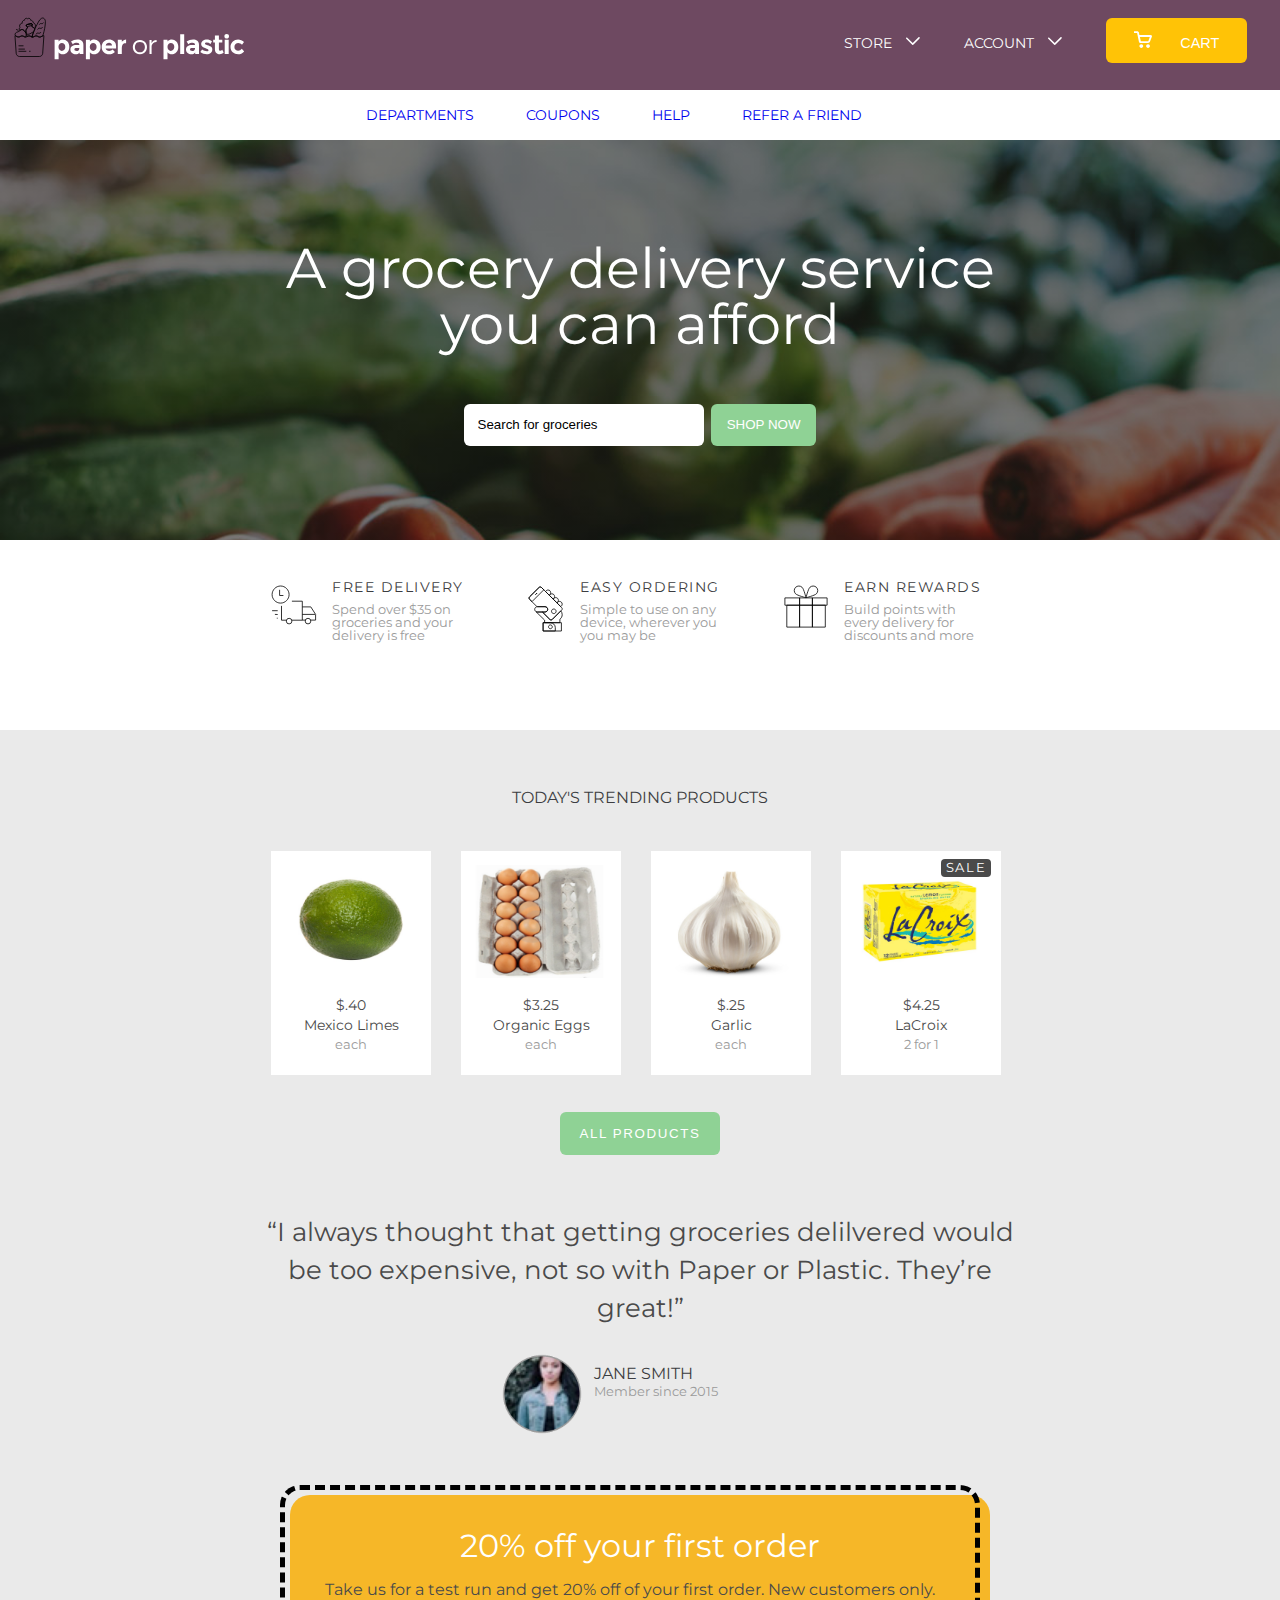
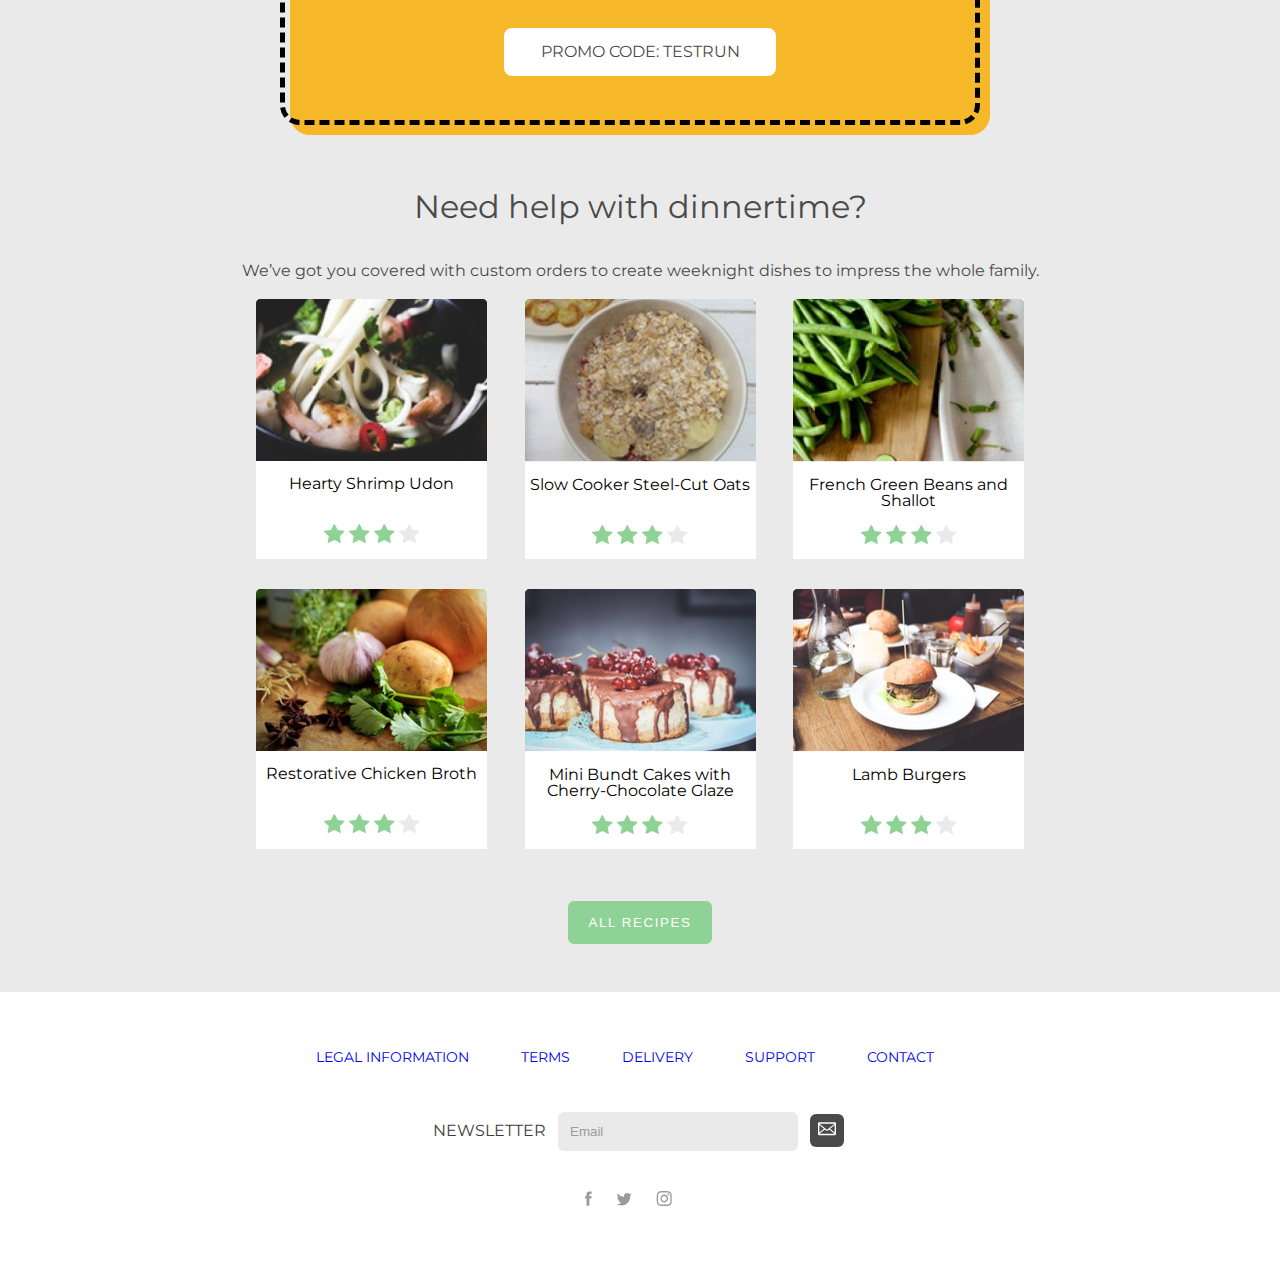
==== commit aceb3e67: "add order and footer sections" ====
--- a/tablexi/index.html
+++ b/tablexi/index.html
@@ -181,6 +181,8 @@
     <div id="products-all">
     <button id="products-all-button">All Products</button>
     </div>  
+
+    <div class="space">&nbsp;</div>
     
     <div id="testimonial">
     &ldquo;I always thought that getting groceries delilvered would be too expensive, not so with Paper or Plastic. They’re great!&rdquo; 
@@ -194,63 +196,159 @@
       <div id="testimonial-since">Member since 2015</div>
     </div>
 
+    <div class="space">&nbsp;</div>
+    <div class="space">&nbsp;</div>
 
     <div id="coupon">
-    20% off your first order
-    Take us for a test run and get 20% off of your first order. New customers only.
-    PROMO CODE: TESTRUN
-    </div>
-<!-- 
-    <div id="recipe">
-    Need help with dinnertime?
-    We’ve got you covered with custom orders to create weeknight dishes to impress the whole family.    
-    </div>
-
-    <div class="custom-order">
-      Hearty Shrimp Udon
-    </div>
-    <div class="custom-order">
-      Slow Cooker Steel-Cut Oats
-    </div>
-    <div class="custom-order">
-      French Green Beans and Shallot
-    </div>
-    <div class="custom-order">
-      Restorative Chicken Broth
-    </div>
-    <div class="custom-order">
-      Mini Bundt Cakes with Cherry-Chocolate Glaze  
-    </div>
-    <div class="custom-order">
-      Lamb Burgers
-    </div>
-
-    <div id="all-recipes">
-    All Recipes
-    </div>
- -->
-
+      <div id="coupon-border">
+        <div id="coupon-header">
+          20% off your first order
+        </div>
+        <div id="coupon-details">
+          Take us for a test run and get 20% off of your first order. New customers only.
+        </div>
+        <div id="coupon-promo">
+          PROMO CODE: TESTRUN
+        </div>
+      </div>
+    </div>
+
+    <div class="space">&nbsp;</div>
+
+    <p id="recipes-header">
+      Need help with dinnertime?
+    </p>
+
+    <p id="recipes-tagline"> 
+      We’ve got you covered with custom orders to create weeknight dishes to impress the whole family.    
+    </p>
+
+    <div class="custom-order-container">
+      <div class="custom-order">
+        <img src="images/noodle.png" width="231">
+        <div class="custom-order-food">
+        Hearty Shrimp Udon
+        </div>
+        <div class="custom-order-stars">
+          <svg xmlns="http://www.w3.org/2000/svg" width="21" height="19" viewBox="0 0 21 19"><desc>  Created with Sketch.</desc><path d="M20.5 7.4C20.5 7 20.2 6.9 19.9 6.8L13.7 5.9 10.9 0.5C10.8 0.3 10.6 0 10.3 0 10 0 9.8 0.3 9.7 0.5L6.9 5.9 0.7 6.8C0.4 6.9 0 7 0 7.4 0 7.6 0.2 7.8 0.3 7.9L4.8 12.2 3.7 18.1C3.7 18.2 3.7 18.3 3.7 18.4 3.7 18.7 3.9 19 4.2 19 4.4 19 4.6 18.9 4.7 18.8L10.3 16 15.8 18.8C16 18.9 16.1 19 16.3 19 16.7 19 16.8 18.7 16.8 18.4 16.8 18.3 16.8 18.2 16.8 18.1L15.7 12.2 20.2 7.9C20.4 7.8 20.5 7.6 20.5 7.4L20.5 7.4Z" fill="#8FD295"/></svg>
+
+          <svg xmlns="http://www.w3.org/2000/svg" width="21" height="19" viewBox="0 0 21 19"><desc>  Created with Sketch.</desc><path d="M20.5 7.4C20.5 7 20.2 6.9 19.9 6.8L13.7 5.9 10.9 0.5C10.8 0.3 10.6 0 10.3 0 10 0 9.8 0.3 9.7 0.5L6.9 5.9 0.7 6.8C0.4 6.9 0 7 0 7.4 0 7.6 0.2 7.8 0.3 7.9L4.8 12.2 3.7 18.1C3.7 18.2 3.7 18.3 3.7 18.4 3.7 18.7 3.9 19 4.2 19 4.4 19 4.6 18.9 4.7 18.8L10.3 16 15.8 18.8C16 18.9 16.1 19 16.3 19 16.7 19 16.8 18.7 16.8 18.4 16.8 18.3 16.8 18.2 16.8 18.1L15.7 12.2 20.2 7.9C20.4 7.8 20.5 7.6 20.5 7.4L20.5 7.4Z" fill="#8FD295"/></svg>
+
+          <svg xmlns="http://www.w3.org/2000/svg" width="21" height="19" viewBox="0 0 21 19"><desc>  Created with Sketch.</desc><path d="M20.5 7.4C20.5 7 20.2 6.9 19.9 6.8L13.7 5.9 10.9 0.5C10.8 0.3 10.6 0 10.3 0 10 0 9.8 0.3 9.7 0.5L6.9 5.9 0.7 6.8C0.4 6.9 0 7 0 7.4 0 7.6 0.2 7.8 0.3 7.9L4.8 12.2 3.7 18.1C3.7 18.2 3.7 18.3 3.7 18.4 3.7 18.7 3.9 19 4.2 19 4.4 19 4.6 18.9 4.7 18.8L10.3 16 15.8 18.8C16 18.9 16.1 19 16.3 19 16.7 19 16.8 18.7 16.8 18.4 16.8 18.3 16.8 18.2 16.8 18.1L15.7 12.2 20.2 7.9C20.4 7.8 20.5 7.6 20.5 7.4L20.5 7.4Z" fill="#8FD295"/></svg>
+
+          <svg xmlns="http://www.w3.org/2000/svg" width="21" height="19" viewBox="74 0 21 19"><desc>  Created with Sketch.</desc><path d="M93.9 6.8L87.7 5.9 84.9 0.5C84.8 0.3 84.6 0 84.3 0 84 0 83.8 0.3 83.7 0.5L80.9 5.9 74.7 6.8C74.4 6.9 74 7 74 7.4 74 7.6 74.2 7.8 74.3 7.9L78.8 12.2 77.8 18.1C77.8 18.2 77.7 18.3 77.7 18.4 77.7 18.7 77.9 19 78.3 19 78.4 19 78.6 18.9 78.8 18.8L84.3 16 89.8 18.8C90 18.9 90.2 19 90.3 19 90.7 19 90.8 18.7 90.8 18.4 90.8 18.3 90.8 18.2 90.8 18.1L89.8 12.2 94.3 7.9C94.4 7.8 94.6 7.6 94.6 7.4 94.6 7 94.2 6.9 93.9 6.8Z" fill="#EAEAEA"/></svg>
+
+        </div>
+      </div>
+      <div class="custom-order">
+        <img src="images/oatmeal.png" width="231">
+        <div class="custom-order-food">
+        Slow Cooker Steel-Cut Oats
+        </div>
+        <div class="custom-order-stars">
+          <svg xmlns="http://www.w3.org/2000/svg" width="21" height="19" viewBox="0 0 21 19"><desc>  Created with Sketch.</desc><path d="M20.5 7.4C20.5 7 20.2 6.9 19.9 6.8L13.7 5.9 10.9 0.5C10.8 0.3 10.6 0 10.3 0 10 0 9.8 0.3 9.7 0.5L6.9 5.9 0.7 6.8C0.4 6.9 0 7 0 7.4 0 7.6 0.2 7.8 0.3 7.9L4.8 12.2 3.7 18.1C3.7 18.2 3.7 18.3 3.7 18.4 3.7 18.7 3.9 19 4.2 19 4.4 19 4.6 18.9 4.7 18.8L10.3 16 15.8 18.8C16 18.9 16.1 19 16.3 19 16.7 19 16.8 18.7 16.8 18.4 16.8 18.3 16.8 18.2 16.8 18.1L15.7 12.2 20.2 7.9C20.4 7.8 20.5 7.6 20.5 7.4L20.5 7.4Z" fill="#8FD295"/></svg>
+
+          <svg xmlns="http://www.w3.org/2000/svg" width="21" height="19" viewBox="0 0 21 19"><desc>  Created with Sketch.</desc><path d="M20.5 7.4C20.5 7 20.2 6.9 19.9 6.8L13.7 5.9 10.9 0.5C10.8 0.3 10.6 0 10.3 0 10 0 9.8 0.3 9.7 0.5L6.9 5.9 0.7 6.8C0.4 6.9 0 7 0 7.4 0 7.6 0.2 7.8 0.3 7.9L4.8 12.2 3.7 18.1C3.7 18.2 3.7 18.3 3.7 18.4 3.7 18.7 3.9 19 4.2 19 4.4 19 4.6 18.9 4.7 18.8L10.3 16 15.8 18.8C16 18.9 16.1 19 16.3 19 16.7 19 16.8 18.7 16.8 18.4 16.8 18.3 16.8 18.2 16.8 18.1L15.7 12.2 20.2 7.9C20.4 7.8 20.5 7.6 20.5 7.4L20.5 7.4Z" fill="#8FD295"/></svg>
+
+          <svg xmlns="http://www.w3.org/2000/svg" width="21" height="19" viewBox="0 0 21 19"><desc>  Created with Sketch.</desc><path d="M20.5 7.4C20.5 7 20.2 6.9 19.9 6.8L13.7 5.9 10.9 0.5C10.8 0.3 10.6 0 10.3 0 10 0 9.8 0.3 9.7 0.5L6.9 5.9 0.7 6.8C0.4 6.9 0 7 0 7.4 0 7.6 0.2 7.8 0.3 7.9L4.8 12.2 3.7 18.1C3.7 18.2 3.7 18.3 3.7 18.4 3.7 18.7 3.9 19 4.2 19 4.4 19 4.6 18.9 4.7 18.8L10.3 16 15.8 18.8C16 18.9 16.1 19 16.3 19 16.7 19 16.8 18.7 16.8 18.4 16.8 18.3 16.8 18.2 16.8 18.1L15.7 12.2 20.2 7.9C20.4 7.8 20.5 7.6 20.5 7.4L20.5 7.4Z" fill="#8FD295"/></svg>
+
+          <svg xmlns="http://www.w3.org/2000/svg" width="21" height="19" viewBox="74 0 21 19"><desc>  Created with Sketch.</desc><path d="M93.9 6.8L87.7 5.9 84.9 0.5C84.8 0.3 84.6 0 84.3 0 84 0 83.8 0.3 83.7 0.5L80.9 5.9 74.7 6.8C74.4 6.9 74 7 74 7.4 74 7.6 74.2 7.8 74.3 7.9L78.8 12.2 77.8 18.1C77.8 18.2 77.7 18.3 77.7 18.4 77.7 18.7 77.9 19 78.3 19 78.4 19 78.6 18.9 78.8 18.8L84.3 16 89.8 18.8C90 18.9 90.2 19 90.3 19 90.7 19 90.8 18.7 90.8 18.4 90.8 18.3 90.8 18.2 90.8 18.1L89.8 12.2 94.3 7.9C94.4 7.8 94.6 7.6 94.6 7.4 94.6 7 94.2 6.9 93.9 6.8Z" fill="#EAEAEA"/></svg>
+        </div>
+      </div>
+      <div class="custom-order">
+        <img src="images/beans.png" width="231">
+        <div class="custom-order-food">
+        French Green Beans and Shallot
+        </div>
+        <div class="custom-order-stars">
+          <svg xmlns="http://www.w3.org/2000/svg" width="21" height="19" viewBox="0 0 21 19"><desc>  Created with Sketch.</desc><path d="M20.5 7.4C20.5 7 20.2 6.9 19.9 6.8L13.7 5.9 10.9 0.5C10.8 0.3 10.6 0 10.3 0 10 0 9.8 0.3 9.7 0.5L6.9 5.9 0.7 6.8C0.4 6.9 0 7 0 7.4 0 7.6 0.2 7.8 0.3 7.9L4.8 12.2 3.7 18.1C3.7 18.2 3.7 18.3 3.7 18.4 3.7 18.7 3.9 19 4.2 19 4.4 19 4.6 18.9 4.7 18.8L10.3 16 15.8 18.8C16 18.9 16.1 19 16.3 19 16.7 19 16.8 18.7 16.8 18.4 16.8 18.3 16.8 18.2 16.8 18.1L15.7 12.2 20.2 7.9C20.4 7.8 20.5 7.6 20.5 7.4L20.5 7.4Z" fill="#8FD295"/></svg>
+
+          <svg xmlns="http://www.w3.org/2000/svg" width="21" height="19" viewBox="0 0 21 19"><desc>  Created with Sketch.</desc><path d="M20.5 7.4C20.5 7 20.2 6.9 19.9 6.8L13.7 5.9 10.9 0.5C10.8 0.3 10.6 0 10.3 0 10 0 9.8 0.3 9.7 0.5L6.9 5.9 0.7 6.8C0.4 6.9 0 7 0 7.4 0 7.6 0.2 7.8 0.3 7.9L4.8 12.2 3.7 18.1C3.7 18.2 3.7 18.3 3.7 18.4 3.7 18.7 3.9 19 4.2 19 4.4 19 4.6 18.9 4.7 18.8L10.3 16 15.8 18.8C16 18.9 16.1 19 16.3 19 16.7 19 16.8 18.7 16.8 18.4 16.8 18.3 16.8 18.2 16.8 18.1L15.7 12.2 20.2 7.9C20.4 7.8 20.5 7.6 20.5 7.4L20.5 7.4Z" fill="#8FD295"/></svg>
+
+          <svg xmlns="http://www.w3.org/2000/svg" width="21" height="19" viewBox="0 0 21 19"><desc>  Created with Sketch.</desc><path d="M20.5 7.4C20.5 7 20.2 6.9 19.9 6.8L13.7 5.9 10.9 0.5C10.8 0.3 10.6 0 10.3 0 10 0 9.8 0.3 9.7 0.5L6.9 5.9 0.7 6.8C0.4 6.9 0 7 0 7.4 0 7.6 0.2 7.8 0.3 7.9L4.8 12.2 3.7 18.1C3.7 18.2 3.7 18.3 3.7 18.4 3.7 18.7 3.9 19 4.2 19 4.4 19 4.6 18.9 4.7 18.8L10.3 16 15.8 18.8C16 18.9 16.1 19 16.3 19 16.7 19 16.8 18.7 16.8 18.4 16.8 18.3 16.8 18.2 16.8 18.1L15.7 12.2 20.2 7.9C20.4 7.8 20.5 7.6 20.5 7.4L20.5 7.4Z" fill="#8FD295"/></svg>
+
+          <svg xmlns="http://www.w3.org/2000/svg" width="21" height="19" viewBox="74 0 21 19"><desc>  Created with Sketch.</desc><path d="M93.9 6.8L87.7 5.9 84.9 0.5C84.8 0.3 84.6 0 84.3 0 84 0 83.8 0.3 83.7 0.5L80.9 5.9 74.7 6.8C74.4 6.9 74 7 74 7.4 74 7.6 74.2 7.8 74.3 7.9L78.8 12.2 77.8 18.1C77.8 18.2 77.7 18.3 77.7 18.4 77.7 18.7 77.9 19 78.3 19 78.4 19 78.6 18.9 78.8 18.8L84.3 16 89.8 18.8C90 18.9 90.2 19 90.3 19 90.7 19 90.8 18.7 90.8 18.4 90.8 18.3 90.8 18.2 90.8 18.1L89.8 12.2 94.3 7.9C94.4 7.8 94.6 7.6 94.6 7.4 94.6 7 94.2 6.9 93.9 6.8Z" fill="#EAEAEA"/></svg>
+        </div>
+      </div>
+    </div>
+    <div class="custom-order-container">
+      <div class="custom-order">
+        <img src="images/broth.png" width="231">
+        <div class="custom-order-food">
+        Restorative Chicken Broth
+        </div>
+        <div class="custom-order-stars">
+          <svg xmlns="http://www.w3.org/2000/svg" width="21" height="19" viewBox="0 0 21 19"><desc>  Created with Sketch.</desc><path d="M20.5 7.4C20.5 7 20.2 6.9 19.9 6.8L13.7 5.9 10.9 0.5C10.8 0.3 10.6 0 10.3 0 10 0 9.8 0.3 9.7 0.5L6.9 5.9 0.7 6.8C0.4 6.9 0 7 0 7.4 0 7.6 0.2 7.8 0.3 7.9L4.8 12.2 3.7 18.1C3.7 18.2 3.7 18.3 3.7 18.4 3.7 18.7 3.9 19 4.2 19 4.4 19 4.6 18.9 4.7 18.8L10.3 16 15.8 18.8C16 18.9 16.1 19 16.3 19 16.7 19 16.8 18.7 16.8 18.4 16.8 18.3 16.8 18.2 16.8 18.1L15.7 12.2 20.2 7.9C20.4 7.8 20.5 7.6 20.5 7.4L20.5 7.4Z" fill="#8FD295"/></svg>
+
+          <svg xmlns="http://www.w3.org/2000/svg" width="21" height="19" viewBox="0 0 21 19"><desc>  Created with Sketch.</desc><path d="M20.5 7.4C20.5 7 20.2 6.9 19.9 6.8L13.7 5.9 10.9 0.5C10.8 0.3 10.6 0 10.3 0 10 0 9.8 0.3 9.7 0.5L6.9 5.9 0.7 6.8C0.4 6.9 0 7 0 7.4 0 7.6 0.2 7.8 0.3 7.9L4.8 12.2 3.7 18.1C3.7 18.2 3.7 18.3 3.7 18.4 3.7 18.7 3.9 19 4.2 19 4.4 19 4.6 18.9 4.7 18.8L10.3 16 15.8 18.8C16 18.9 16.1 19 16.3 19 16.7 19 16.8 18.7 16.8 18.4 16.8 18.3 16.8 18.2 16.8 18.1L15.7 12.2 20.2 7.9C20.4 7.8 20.5 7.6 20.5 7.4L20.5 7.4Z" fill="#8FD295"/></svg>
+
+          <svg xmlns="http://www.w3.org/2000/svg" width="21" height="19" viewBox="0 0 21 19"><desc>  Created with Sketch.</desc><path d="M20.5 7.4C20.5 7 20.2 6.9 19.9 6.8L13.7 5.9 10.9 0.5C10.8 0.3 10.6 0 10.3 0 10 0 9.8 0.3 9.7 0.5L6.9 5.9 0.7 6.8C0.4 6.9 0 7 0 7.4 0 7.6 0.2 7.8 0.3 7.9L4.8 12.2 3.7 18.1C3.7 18.2 3.7 18.3 3.7 18.4 3.7 18.7 3.9 19 4.2 19 4.4 19 4.6 18.9 4.7 18.8L10.3 16 15.8 18.8C16 18.9 16.1 19 16.3 19 16.7 19 16.8 18.7 16.8 18.4 16.8 18.3 16.8 18.2 16.8 18.1L15.7 12.2 20.2 7.9C20.4 7.8 20.5 7.6 20.5 7.4L20.5 7.4Z" fill="#8FD295"/></svg>
+
+          <svg xmlns="http://www.w3.org/2000/svg" width="21" height="19" viewBox="74 0 21 19"><desc>  Created with Sketch.</desc><path d="M93.9 6.8L87.7 5.9 84.9 0.5C84.8 0.3 84.6 0 84.3 0 84 0 83.8 0.3 83.7 0.5L80.9 5.9 74.7 6.8C74.4 6.9 74 7 74 7.4 74 7.6 74.2 7.8 74.3 7.9L78.8 12.2 77.8 18.1C77.8 18.2 77.7 18.3 77.7 18.4 77.7 18.7 77.9 19 78.3 19 78.4 19 78.6 18.9 78.8 18.8L84.3 16 89.8 18.8C90 18.9 90.2 19 90.3 19 90.7 19 90.8 18.7 90.8 18.4 90.8 18.3 90.8 18.2 90.8 18.1L89.8 12.2 94.3 7.9C94.4 7.8 94.6 7.6 94.6 7.4 94.6 7 94.2 6.9 93.9 6.8Z" fill="#EAEAEA"/></svg>
+        </div>
+
+      </div>
+      <div class="custom-order">
+        <img src="images/bundt.png" width="231">
+        <div class="custom-order-food">
+        Mini Bundt Cakes with Cherry-Chocolate Glaze  
+        </div>
+        <div class="custom-order-stars">
+          <svg xmlns="http://www.w3.org/2000/svg" width="21" height="19" viewBox="0 0 21 19"><desc>  Created with Sketch.</desc><path d="M20.5 7.4C20.5 7 20.2 6.9 19.9 6.8L13.7 5.9 10.9 0.5C10.8 0.3 10.6 0 10.3 0 10 0 9.8 0.3 9.7 0.5L6.9 5.9 0.7 6.8C0.4 6.9 0 7 0 7.4 0 7.6 0.2 7.8 0.3 7.9L4.8 12.2 3.7 18.1C3.7 18.2 3.7 18.3 3.7 18.4 3.7 18.7 3.9 19 4.2 19 4.4 19 4.6 18.9 4.7 18.8L10.3 16 15.8 18.8C16 18.9 16.1 19 16.3 19 16.7 19 16.8 18.7 16.8 18.4 16.8 18.3 16.8 18.2 16.8 18.1L15.7 12.2 20.2 7.9C20.4 7.8 20.5 7.6 20.5 7.4L20.5 7.4Z" fill="#8FD295"/></svg>
+
+          <svg xmlns="http://www.w3.org/2000/svg" width="21" height="19" viewBox="0 0 21 19"><desc>  Created with Sketch.</desc><path d="M20.5 7.4C20.5 7 20.2 6.9 19.9 6.8L13.7 5.9 10.9 0.5C10.8 0.3 10.6 0 10.3 0 10 0 9.8 0.3 9.7 0.5L6.9 5.9 0.7 6.8C0.4 6.9 0 7 0 7.4 0 7.6 0.2 7.8 0.3 7.9L4.8 12.2 3.7 18.1C3.7 18.2 3.7 18.3 3.7 18.4 3.7 18.7 3.9 19 4.2 19 4.4 19 4.6 18.9 4.7 18.8L10.3 16 15.8 18.8C16 18.9 16.1 19 16.3 19 16.7 19 16.8 18.7 16.8 18.4 16.8 18.3 16.8 18.2 16.8 18.1L15.7 12.2 20.2 7.9C20.4 7.8 20.5 7.6 20.5 7.4L20.5 7.4Z" fill="#8FD295"/></svg>
+
+          <svg xmlns="http://www.w3.org/2000/svg" width="21" height="19" viewBox="0 0 21 19"><desc>  Created with Sketch.</desc><path d="M20.5 7.4C20.5 7 20.2 6.9 19.9 6.8L13.7 5.9 10.9 0.5C10.8 0.3 10.6 0 10.3 0 10 0 9.8 0.3 9.7 0.5L6.9 5.9 0.7 6.8C0.4 6.9 0 7 0 7.4 0 7.6 0.2 7.8 0.3 7.9L4.8 12.2 3.7 18.1C3.7 18.2 3.7 18.3 3.7 18.4 3.7 18.7 3.9 19 4.2 19 4.4 19 4.6 18.9 4.7 18.8L10.3 16 15.8 18.8C16 18.9 16.1 19 16.3 19 16.7 19 16.8 18.7 16.8 18.4 16.8 18.3 16.8 18.2 16.8 18.1L15.7 12.2 20.2 7.9C20.4 7.8 20.5 7.6 20.5 7.4L20.5 7.4Z" fill="#8FD295"/></svg>
+
+          <svg xmlns="http://www.w3.org/2000/svg" width="21" height="19" viewBox="74 0 21 19"><desc>  Created with Sketch.</desc><path d="M93.9 6.8L87.7 5.9 84.9 0.5C84.8 0.3 84.6 0 84.3 0 84 0 83.8 0.3 83.7 0.5L80.9 5.9 74.7 6.8C74.4 6.9 74 7 74 7.4 74 7.6 74.2 7.8 74.3 7.9L78.8 12.2 77.8 18.1C77.8 18.2 77.7 18.3 77.7 18.4 77.7 18.7 77.9 19 78.3 19 78.4 19 78.6 18.9 78.8 18.8L84.3 16 89.8 18.8C90 18.9 90.2 19 90.3 19 90.7 19 90.8 18.7 90.8 18.4 90.8 18.3 90.8 18.2 90.8 18.1L89.8 12.2 94.3 7.9C94.4 7.8 94.6 7.6 94.6 7.4 94.6 7 94.2 6.9 93.9 6.8Z" fill="#EAEAEA"/></svg>
+        </div>
+      </div>
+      <div class="custom-order">
+        <img src="images/burger.png" width="231">
+        <div class="custom-order-food">
+        Lamb Burgers
+        </div>
+        <div class="custom-order-stars">
+          <svg xmlns="http://www.w3.org/2000/svg" width="21" height="19" viewBox="0 0 21 19"><desc>  Created with Sketch.</desc><path d="M20.5 7.4C20.5 7 20.2 6.9 19.9 6.8L13.7 5.9 10.9 0.5C10.8 0.3 10.6 0 10.3 0 10 0 9.8 0.3 9.7 0.5L6.9 5.9 0.7 6.8C0.4 6.9 0 7 0 7.4 0 7.6 0.2 7.8 0.3 7.9L4.8 12.2 3.7 18.1C3.7 18.2 3.7 18.3 3.7 18.4 3.7 18.7 3.9 19 4.2 19 4.4 19 4.6 18.9 4.7 18.8L10.3 16 15.8 18.8C16 18.9 16.1 19 16.3 19 16.7 19 16.8 18.7 16.8 18.4 16.8 18.3 16.8 18.2 16.8 18.1L15.7 12.2 20.2 7.9C20.4 7.8 20.5 7.6 20.5 7.4L20.5 7.4Z" fill="#8FD295"/></svg>
+
+          <svg xmlns="http://www.w3.org/2000/svg" width="21" height="19" viewBox="0 0 21 19"><desc>  Created with Sketch.</desc><path d="M20.5 7.4C20.5 7 20.2 6.9 19.9 6.8L13.7 5.9 10.9 0.5C10.8 0.3 10.6 0 10.3 0 10 0 9.8 0.3 9.7 0.5L6.9 5.9 0.7 6.8C0.4 6.9 0 7 0 7.4 0 7.6 0.2 7.8 0.3 7.9L4.8 12.2 3.7 18.1C3.7 18.2 3.7 18.3 3.7 18.4 3.7 18.7 3.9 19 4.2 19 4.4 19 4.6 18.9 4.7 18.8L10.3 16 15.8 18.8C16 18.9 16.1 19 16.3 19 16.7 19 16.8 18.7 16.8 18.4 16.8 18.3 16.8 18.2 16.8 18.1L15.7 12.2 20.2 7.9C20.4 7.8 20.5 7.6 20.5 7.4L20.5 7.4Z" fill="#8FD295"/></svg>
+
+          <svg xmlns="http://www.w3.org/2000/svg" width="21" height="19" viewBox="0 0 21 19"><desc>  Created with Sketch.</desc><path d="M20.5 7.4C20.5 7 20.2 6.9 19.9 6.8L13.7 5.9 10.9 0.5C10.8 0.3 10.6 0 10.3 0 10 0 9.8 0.3 9.7 0.5L6.9 5.9 0.7 6.8C0.4 6.9 0 7 0 7.4 0 7.6 0.2 7.8 0.3 7.9L4.8 12.2 3.7 18.1C3.7 18.2 3.7 18.3 3.7 18.4 3.7 18.7 3.9 19 4.2 19 4.4 19 4.6 18.9 4.7 18.8L10.3 16 15.8 18.8C16 18.9 16.1 19 16.3 19 16.7 19 16.8 18.7 16.8 18.4 16.8 18.3 16.8 18.2 16.8 18.1L15.7 12.2 20.2 7.9C20.4 7.8 20.5 7.6 20.5 7.4L20.5 7.4Z" fill="#8FD295"/></svg>
+
+          <svg xmlns="http://www.w3.org/2000/svg" width="21" height="19" viewBox="74 0 21 19"><desc>  Created with Sketch.</desc><path d="M93.9 6.8L87.7 5.9 84.9 0.5C84.8 0.3 84.6 0 84.3 0 84 0 83.8 0.3 83.7 0.5L80.9 5.9 74.7 6.8C74.4 6.9 74 7 74 7.4 74 7.6 74.2 7.8 74.3 7.9L78.8 12.2 77.8 18.1C77.8 18.2 77.7 18.3 77.7 18.4 77.7 18.7 77.9 19 78.3 19 78.4 19 78.6 18.9 78.8 18.8L84.3 16 89.8 18.8C90 18.9 90.2 19 90.3 19 90.7 19 90.8 18.7 90.8 18.4 90.8 18.3 90.8 18.2 90.8 18.1L89.8 12.2 94.3 7.9C94.4 7.8 94.6 7.6 94.6 7.4 94.6 7 94.2 6.9 93.9 6.8Z" fill="#EAEAEA"/></svg>
+        </div>
+      </div>
+    </div>
+
+
+    <div id="recipes-all">
+      <button id="recipes-all-button">All Recipes</button>
+    </div>  
+
+    <div class="space">&nbsp;</div>
 
   </section>
 
   <section id="footer">
     <div id="footer-container">  
-      <div class="footer-item">
-        Legal Information
-      </div>
-      <div class="footer-item">
-        Terms
-      </div>
-      <div class="footer-item">
-        Delivery
-      </div>
-      <div class="footer-item">
-        Support
-      </div>
-      <div class="footer-item">
-        Contact
-      </div>
-    </div>
+      <p class="footer-item">
+        <a href="#">Legal Information</a>
+      </p>
+      <p class="footer-item">
+        <a href="#">Terms</a>
+      </p>
+      <p class="footer-item">
+        <a href="#">Delivery</a>
+      </p>
+      <p class="footer-item">
+        <a href="#">Support</a>
+      </p>
+      <p class="footer-item">
+        <a href="#">Contact</a>
+      </p>
+    </div>
+
+    <div class="space">&nbsp;</div>
 
     <div id="footer-subscribe">
         <span id="newsletter">Newsletter</span>
@@ -262,7 +360,16 @@
         </span>
     </div>
 
-    <div id="">
+    <div id="social-container">
+      <span class="social">
+        <svg xmlns="http://www.w3.org/2000/svg" width="7" height="15" viewBox="0 0 7 15"><desc>  Created with Sketch.</desc><path d="M4.4 5.2L4.4 3.9C4.4 3.3 4.5 3 5.4 3L6.6 3 6.6 0.5 4.7 0.5C2.3 0.5 1.5 1.7 1.5 3.7L1.5 5.2 0 5.2 0 7.6 1.5 7.6 1.5 14.8 4.4 14.8 4.4 7.6 6.4 7.6 6.7 5.2 4.4 5.2Z" fill="#9B9B9B"/></svg>
+      </span>
+      <span class="social">
+        <svg xmlns="http://www.w3.org/2000/svg" width="16" height="13" viewBox="31 1 16 13"><desc>  Created with Sketch.</desc><path d="M46.7 2.5C46.2 2.7 45.6 2.9 45 3 45.6 2.6 46.1 2 46.3 1.2 45.7 1.6 45.1 1.9 44.4 2 43.8 1.4 43 1 42.1 1 40.4 1 39 2.4 39 4.2 39 4.4 39.1 4.6 39.1 4.9 36.6 4.7 34.3 3.5 32.8 1.6 32.5 2 32.4 2.6 32.4 3.2 32.4 4.3 32.9 5.2 33.7 5.8 33.2 5.8 32.7 5.6 32.3 5.4L32.3 5.4C32.3 7 33.4 8.2 34.8 8.5 34.5 8.6 34.3 8.6 34 8.6 33.8 8.6 33.6 8.6 33.4 8.6 33.8 9.8 34.9 10.8 36.3 10.8 35.2 11.6 33.9 12.1 32.5 12.1 32.2 12.1 32 12.1 31.7 12.1 33.1 13 34.7 13.5 36.4 13.5 42.1 13.5 45.2 8.7 45.2 4.5 45.2 4.4 45.2 4.2 45.2 4.1 45.8 3.7 46.3 3.1 46.7 2.5" fill="#9B9B9B"/></svg>
+      </span>
+      <span class="social">
+        <svg xmlns="http://www.w3.org/2000/svg" width="16" height="15" viewBox="71 0 16 15"><desc>  Created with Sketch.</desc><path d="M79.2 0C77.2 0 76.9 0 76.1 0 75.3 0.1 74.8 0.2 74.3 0.4 73.8 0.6 73.4 0.8 73 1.3 72.6 1.7 72.3 2.1 72.1 2.6 71.9 3.1 71.8 3.6 71.8 4.4 71.7 5.2 71.7 5.5 71.7 7.5 71.7 9.5 71.7 9.8 71.8 10.6 71.8 11.4 71.9 11.9 72.1 12.4 72.3 12.9 72.6 13.3 73 13.7 73.4 14.2 73.8 14.4 74.3 14.6 74.8 14.8 75.3 14.9 76.1 15 76.9 15 77.2 15 79.2 15 81.3 15 81.5 15 82.3 15 83.1 14.9 83.7 14.8 84.1 14.6 84.6 14.4 85 14.2 85.5 13.7 85.9 13.3 86.1 12.9 86.3 12.4 86.5 11.9 86.6 11.4 86.7 10.6 86.7 9.8 86.7 9.5 86.7 7.5 86.7 5.5 86.7 5.2 86.7 4.4 86.6 3.6 86.5 3.1 86.3 2.6 86.1 2.1 85.9 1.7 85.5 1.3 85 0.8 84.6 0.6 84.1 0.4 83.7 0.2 83.1 0.1 82.3 0 81.5 0 81.3 0 79.2 0L79.2 0ZM79.2 1.4C81.2 1.4 81.5 1.4 82.3 1.4 83 1.4 83.4 1.6 83.6 1.7 84 1.8 84.2 2 84.5 2.2 84.8 2.5 84.9 2.7 85.1 3.1 85.2 3.3 85.3 3.7 85.3 4.5 85.4 5.3 85.4 5.5 85.4 7.5 85.4 9.5 85.4 9.7 85.3 10.5 85.3 11.3 85.2 11.7 85.1 11.9 84.9 12.3 84.8 12.5 84.5 12.8 84.2 13 84 13.2 83.6 13.3 83.4 13.4 83 13.6 82.3 13.6 81.5 13.6 81.2 13.6 79.2 13.6 77.2 13.6 77 13.6 76.2 13.6 75.5 13.6 75.1 13.4 74.8 13.3 74.5 13.2 74.2 13 73.9 12.8 73.7 12.5 73.5 12.3 73.4 11.9 73.3 11.7 73.2 11.3 73.1 10.5 73.1 9.7 73.1 9.5 73.1 7.5 73.1 5.5 73.1 5.3 73.1 4.5 73.2 3.7 73.3 3.3 73.4 3.1 73.5 2.7 73.7 2.5 73.9 2.2 74.2 2 74.5 1.8 74.8 1.7 75.1 1.6 75.5 1.4 76.2 1.4 77 1.4 77.2 1.4 79.2 1.4L79.2 1.4ZM79.2 3.6C77.1 3.6 75.4 5.4 75.4 7.5 75.4 9.6 77.1 11.4 79.2 11.4 81.4 11.4 83.1 9.6 83.1 7.5 83.1 5.4 81.4 3.6 79.2 3.6L79.2 3.6ZM79.2 10C77.8 10 76.7 8.9 76.7 7.5 76.7 6.1 77.8 5 79.2 5 80.6 5 81.7 6.1 81.7 7.5 81.7 8.9 80.6 10 79.2 10L79.2 10ZM84.1 3.5C84.1 4 83.7 4.4 83.2 4.4 82.7 4.4 82.3 4 82.3 3.5 82.3 3 82.7 2.6 83.2 2.6 83.7 2.6 84.1 3 84.1 3.5L84.1 3.5Z" fill="#9B9B9B"/></svg>
+      </span>  
     </div>
   </section>
 
--- a/tablexi/style.css
+++ b/tablexi/style.css
@@ -15,6 +15,11 @@
   text-decoration: none;
 }
 
+.space {
+  clear: both;
+  margin: 10px;
+}
+
 
 /* get rid of this? */
 .center-text {
@@ -71,6 +76,7 @@
   text-transform: uppercase;
   display: inline-block;
   font-size: .9rem;
+  cursor: pointer;
 }
 
 #cart {
@@ -144,6 +150,7 @@
   color: #fff;
   background-color: #8fd295;
   text-transform: uppercase;
+  cursor: pointer;
 }
 
 /* - - -  Bullet Points - - - */
@@ -250,6 +257,7 @@
   border: 0;
   width: 50px;
   height: 18px;
+  cursor: pointer;
 }
 
 #products-all {
@@ -268,6 +276,7 @@
   background-color: #8fd295;
   letter-spacing: 1.6px;
   text-transform: uppercase;
+  cursor: pointer;
 }
 
 
@@ -276,7 +285,7 @@
 #testimonial {
   width: 768px;
   margin: auto;
-  padding: 0 0 35px 0;
+  padding: 0 0 20px 0;
   line-height: 150%;
   text-align: center;
   font-size: 1.6rem;
@@ -304,10 +313,113 @@
   color: #9B9B9B;
 }
 
+/* - - - Coupon - - - */
+
 #coupon {
-  clear: both;
-}
-
+  background-color: #f6b728;
+  width: 700px;
+  margin: auto;
+  height: 240px;
+  border-radius: 20px;
+}
+
+#coupon-border {
+  position: relative;
+  height: 230px;
+  top: -10px;
+  left: -10px;
+  margin: auto;
+  border-radius: 20px;
+  border-width:5px;  
+  border-style:dashed;
+}
+
+#coupon-header {
+  text-align: center;
+  position: relative;
+  left: 10px;
+  top: 40px;
+  color: #fff;
+  font-size: 2rem;
+}
+
+#coupon-details {
+  text-align: center;
+  position: relative;
+  color: #4A4A4A;
+  left: 0px;
+  top: 60px;
+}
+
+#coupon-promo {
+  text-align: center;
+  position: relative;
+  left: 10px;
+  top: 90px;
+  color: #4A4A4A;
+  background-color: #fff;
+  padding: 16px;
+  width: 240px;
+  margin: auto;
+  border-radius: 8px;
+}
+
+/* - - - Recipes - - - */
+
+#recipes-header {
+  text-align: center;
+  font-size: 2rem;
+  color: #4A4A4A;
+  padding: 20px;
+}
+
+#recipes-tagline {
+  text-align: center;
+  color: #4A4A4A;
+  padding: 20px;
+}
+
+#recipes-all {
+  text-align: center;
+  margin: auto;
+}
+
+#recipes-all-button {
+  padding: 14px 20px;
+  margin: 22px;
+  box-sizing: border-box;
+  border: 0;
+  border-radius: 6px;
+  color: #fff;
+  background-color: #8fd295;
+  letter-spacing: 1.6px;
+  text-transform: uppercase;
+  cursor: pointer;
+}
+
+.custom-order-container {
+  max-width: 768px;
+  margin: auto;
+  display: flex;
+  justify-content: space-between;
+}
+
+.custom-order {
+  background-color: #fff;
+  width: 231px;
+  height: 260px;
+  margin: 0 0 30px;
+  text-align: center;
+
+}
+
+.custom-order-food {
+  height: 36px;
+  padding: 12px 0;
+}
+
+
+/* - - - Footer - - - */
 #footer {
   clear: both;
   width: 100%;
@@ -318,7 +430,7 @@
 #footer-container {
   line-height: 50px;
   width: 700px;
-  margin: auto;
+  margin: 40px auto;
 }
 
 .footer-item {
@@ -332,7 +444,6 @@
 #footer-subscribe {
   width: 422px;
   margin: auto;
-  padding: 25px 0;
 }
 
 #newsletter {
@@ -343,7 +454,7 @@
 
 #email-input input[type=text] {
   width: 240px;
-  padding: 10px;
+  padding: 12px;
   margin: 4px;
   box-sizing: border-box;
   border: 0;
@@ -358,7 +469,17 @@
   border: 0;
   padding: 8px;
   margin: 4px;
-}
-
-
-
+  cursor: pointer;
+}
+
+#social-container {
+  width: 130px;
+  /*background-color: blue;*/
+  margin: 36px auto;
+}
+
+.social {
+  padding: 20px 10px;
+}
+
+
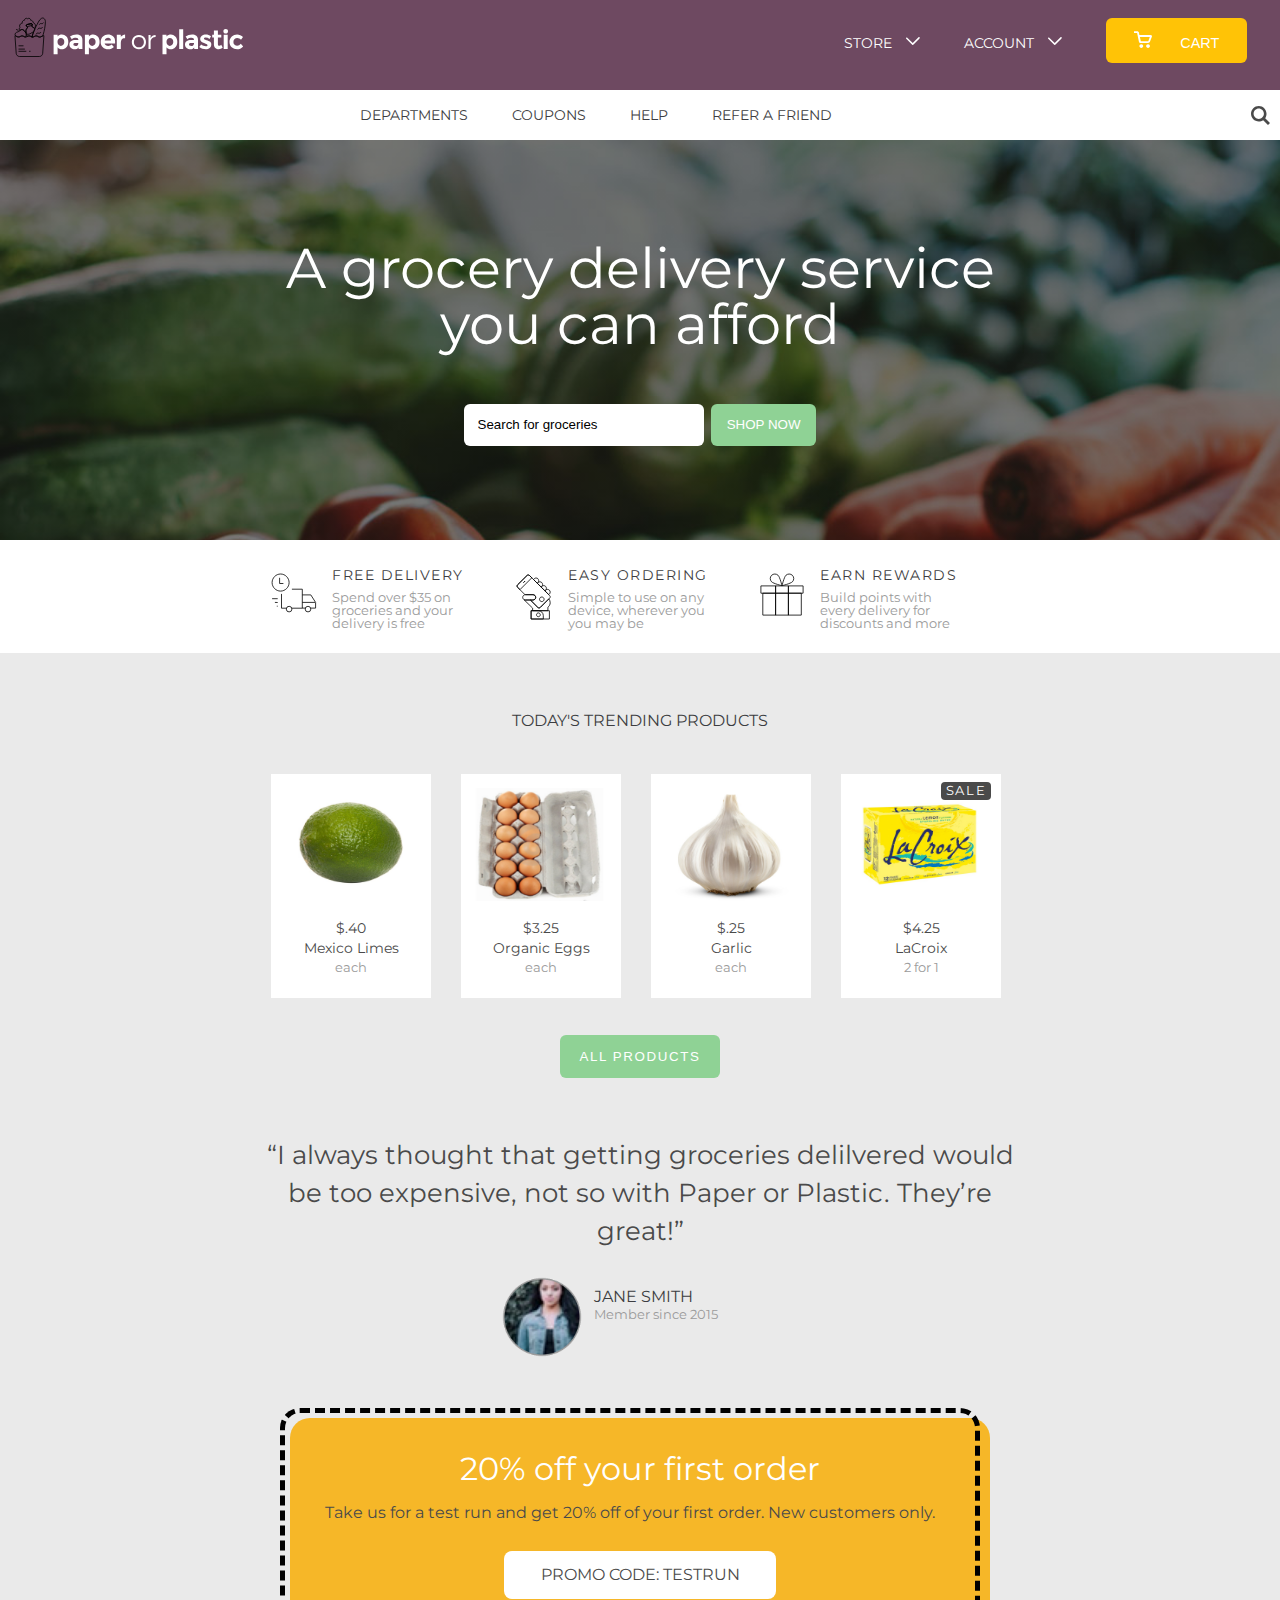
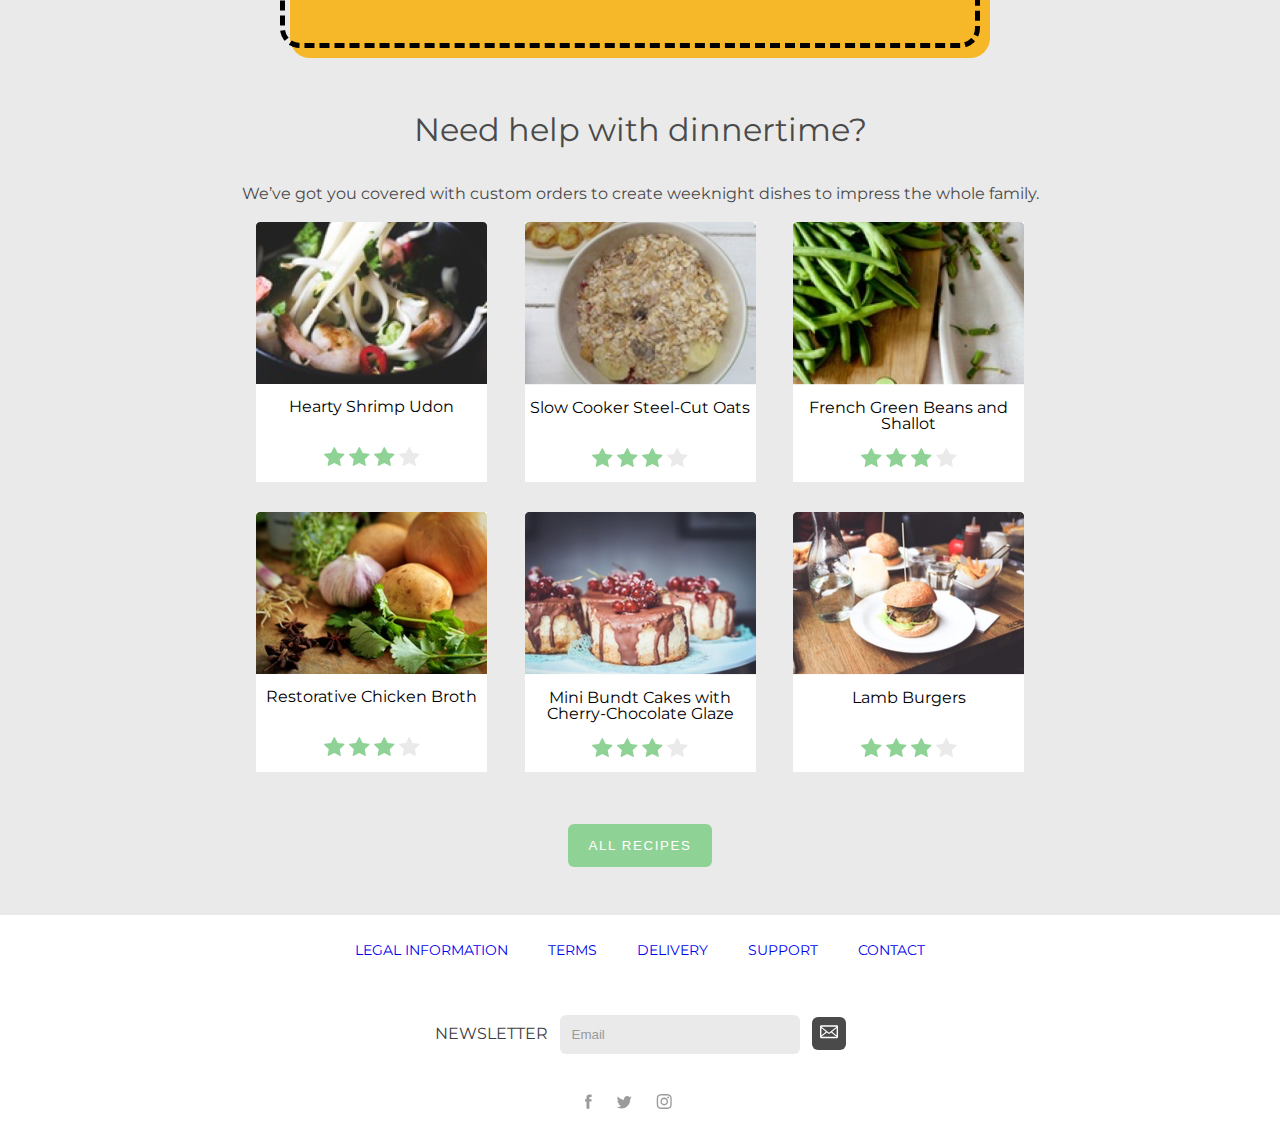
==== commit 1bced3ee: "add css for media screen and max width" ====
--- a/tablexi/index.html
+++ b/tablexi/index.html
@@ -12,10 +12,15 @@
   <section id="banner">
     <div id="banner-container">
       <div id="logo-container">
-        <a href="#" class="logo">
-          <svg xmlns="http://www.w3.org/2000/svg" width="37" height="44" viewBox="-2 -2 37 44"><style>.a{stroke-width:0.8;stroke:#FFF;}</style><desc>  Created with Sketch.</desc><g fill="none"><path d="M3.8 13.3C3.2 12.3 2.1 11.4 1 11.5" class="a"/><path d="M11.6 16.1C13.4 16.4 14.5 16.3 16 15.2 16.9 14.6 17.6 14.2 18.4 14" class="a"/><path d="M16.4 7.6L12.5 8.5C12 8.6 11.5 8.2 11.3 7.7 11.2 7.2 11.6 6.6 12.1 6.5L16 5.7C16.5 5.6 17.1 5.9 17.2 6.4 17.3 7 17 7.5 16.4 7.6L16.4 7.6 16.4 7.6Z" class="a"/><path d="M25.9 14C25.6 15 24.5 15.5 23.4 15.2 22.4 14.8 21.3 15.4 21 16.4" class="a"/><path d="M27.6 9.1C27.2 10.1 26.1 10.6 25.1 10.3 24.1 9.9 23 10.5 22.6 11.5" class="a"/><path d="M28.4 4.6C28.2 5.4 27.2 5.9 26.4 5.6 25.5 5.3 24.6 5.8 24.3 6.6" class="a"/><path d="M28.9 17.8L27.7 35.3C27.6 37.1 26.1 38.5 24.4 38.5L4.5 38.5C2.8 38.5 1.3 37.1 1.2 35.3L0 18.4C0 18 0.4 17.7 0.8 17.9L1.7 18.5C2.8 19.1 4.2 19.1 5.3 18.5L5.5 18.3C6.4 17.8 7.6 17.8 8.5 18.3L9 18.6C10 19.2 11.1 19.2 12.1 18.6L12.6 18.3C13.5 17.8 14.7 17.8 15.6 18.3L16.1 18.6C17 19.2 18.2 19.2 19.1 18.6L19.6 18.3C20.6 17.8 21.7 17.8 22.7 18.3L23.2 18.6C24.1 19.2 25.3 19.2 26.2 18.6L28.6 17.6C28.7 17.5 28.9 17.6 28.9 17.8L28.9 17.8 28.9 17.8Z" class="a"/><path d="M3.5 27.8L8.5 27.8" class="a"/><path d="M3.5 31.1L9.9 31.1" class="a"/><path d="M3.5 33.3L11.3 33.3" class="a"/><path d="M14.1 33.3L15.5 33.3" class="a"/><path d="M19.2 18.6L19.7 18.3C20.6 17.8 21.8 17.8 22.7 18.3L23.2 18.6C24.1 19.2 25.3 19.2 26.2 18.6L27.7 18C27.9 17.4 28 17 28.1 16.8 29.4 12.6 30.3 8.1 30.4 3.6 30.4 1.8 28.9-0.9 26.5 0.3 24 1.6 22.3 6.4 21 8.6 19.3 11.9 17.9 15.4 16.9 18.9 17.7 19.1 18.5 19 19.2 18.6L19.2 18.6 19.2 18.6Z" class="a"/><path d="M12.3 9.9C11.7 10.8 10.6 11.8 11 13.7L12.1 18.6 12.1 18.6 12.6 18.3C13.6 17.8 14.7 17.8 15.6 18.3L16.2 18.6C16.6 18.9 17 19 17.5 19 17.3 19 17.1 19 16.9 18.9 17.7 16.3 18.6 13.6 19.8 11.1 19.3 9.7 18.1 9.3 17.2 8.8 17.2 8.8 17.2 8.8 17.2 8.8 16.7 8.5 16.7 7.8 17.1 7.3 17.2 7.1 17.3 6.9 17.2 6.6L17.2 6.2C17.1 5.8 16.6 5.5 16.2 5.6L11.9 6.6C11.5 6.7 11.2 7.1 11.3 7.5L11.4 7.9C11.4 8.2 11.6 8.4 11.9 8.5 12.4 8.7 12.7 9.3 12.4 9.8 12.4 9.8 12.4 9.8 12.3 9.9L12.3 9.9 12.3 9.9Z" class="a"/><path d="M0.8 17.9L1.8 18.5C2.9 19.1 4.2 19.1 5.3 18.5L5.6 18.3C6.5 17.8 7.6 17.8 8.6 18.3L9.1 18.6C9.6 18.9 10.3 19.1 10.9 19 11.3 17.6 11.2 15.8 10.5 14.5 8.1 10.4 6.2 11.2 4.3 13 3.9 13.4 3.5 13.6 3 13.8 0.9 14.4-0.6 15.3 0.3 17.9 0.4 17.8 0.6 17.8 0.8 17.9L0.8 17.9 0.8 17.9Z" class="a"/><path d="M18.2 4.6C18.1 3.3 17 2.2 15.6 2.2 15.6 2.2 15.6 2.2 15.6 2.2 15.6 2 15.6 1.8 15.5 1.5 15.3 0.9 14.7 0.4 14.1 0.3 13.5 0.3 13 0.4 12.7 0.8 12.3 0.5 11.9 0.3 11.4 0.3 10.4 0.3 9.5 1.1 9.5 2.2 9.5 2.2 9.5 2.2 9.5 2.2 8.2 2.3 7.2 3.3 7.2 4.6 7.2 4.8 7.3 5 7.3 5.2 5.8 5.3 4.6 6.5 4.6 8 4.6 8.5 4.7 9 5 9.4 4.5 9.8 4.2 10.4 4.2 11 4.2 11.6 4.5 12.1 4.9 12.5 6.6 11.1 8.4 10.8 10.5 14.5 11.2 15.8 11 13.7 11 13.7 10.6 11.8 11.7 10.8 12.3 9.9 12.4 9.8 12.4 9.8 12.4 9.8 12.7 9.3 12.4 8.7 11.9 8.5 11.6 8.4 11.4 8.2 11.4 7.9L11.3 7.5C11.2 7.1 11.5 6.7 11.9 6.6L16.2 5.6C16.6 5.5 17.1 5.8 17.2 6.2L17.2 6.6C17.3 6.9 17.2 7.1 17.1 7.3 16.7 7.8 16.7 8.5 17.2 8.8 17.2 8.8 17.2 8.8 17.2 8.8 17.9 9.2 18.7 9.5 19.3 10.3 20 9.7 20.5 8.8 20.5 7.9 20.5 6.4 19.6 5.1 18.2 4.6L18.2 4.6 18.2 4.6Z" class="a"/></g></svg>
-
-          <svg xmlns="http://www.w3.org/2000/svg" width="191" height="27" viewBox="38 10 191 27"><desc>  Created with Sketch.</desc><path d="M51.4 18.6C52.7 20 53.3 21.8 53.3 23.9 53.3 26 52.7 27.8 51.4 29.2 50.1 30.6 48.5 31.3 46.8 31.3 45 31.3 43.6 30.6 42.6 29.2L42.6 36.3 38.6 36.3 38.6 16.8 42.6 16.8 42.6 18.4C43.8 17.1 45.2 16.5 46.9 16.5 48.6 16.5 50.1 17.2 51.4 18.6L51.4 18.6ZM43.5 26.8C44.1 27.5 44.9 27.9 45.8 27.9 46.8 27.9 47.6 27.5 48.3 26.8 49 26.1 49.3 25.1 49.3 24 49.3 22.8 49 21.8 48.3 21.1 47.6 20.3 46.8 19.9 45.9 19.9 44.9 19.9 44.1 20.3 43.5 21 42.8 21.8 42.5 22.8 42.5 24 42.5 25.1 42.8 26.1 43.5 26.8L43.5 26.8ZM67.4 31.1L63.6 31.1 63.6 29.4C62.6 30.7 61.3 31.3 59.8 31.3 58.3 31.3 57 30.9 56 30 54.9 29.1 54.4 28 54.4 26.5 54.4 25 54.9 23.9 56 23.2 57.1 22.5 58.5 22.1 60.4 22.1L63.4 22.1 63.4 22C63.4 20.5 62.6 19.7 60.9 19.7 60.2 19.7 59.5 19.9 58.7 20.1 58 20.4 57.3 20.8 56.8 21.2L55 18.6C56.9 17.2 59 16.5 61.4 16.5 63.2 16.5 64.6 17 65.7 17.8 66.8 18.7 67.4 20.1 67.4 22L67.4 31.1ZM63.3 25.6L63.3 25 60.8 25C59.2 25 58.4 25.4 58.4 26.4 58.4 27 58.6 27.4 59 27.6 59.4 27.9 59.9 28 60.6 28 61.4 28 62 27.8 62.5 27.4 63.1 27 63.3 26.4 63.3 25.6L63.3 25.6ZM82.7 18.6C84 20 84.6 21.8 84.6 23.9 84.6 26 84 27.8 82.7 29.2 81.4 30.6 79.9 31.3 78.1 31.3 76.3 31.3 74.9 30.6 73.9 29.2L73.9 36.3 69.9 36.3 69.9 16.8 73.9 16.8 73.9 18.4C75.1 17.1 76.5 16.5 78.2 16.5 79.9 16.5 81.4 17.2 82.7 18.6L82.7 18.6ZM74.8 26.8C75.4 27.5 76.2 27.9 77.2 27.9 78.1 27.9 78.9 27.5 79.6 26.8 80.3 26.1 80.6 25.1 80.6 24 80.6 22.8 80.3 21.8 79.6 21.1 78.9 20.3 78.1 19.9 77.2 19.9 76.2 19.9 75.4 20.3 74.8 21 74.1 21.8 73.8 22.8 73.8 24 73.8 25.1 74.1 26.1 74.8 26.8L74.8 26.8ZM98.9 29C97.3 30.6 95.4 31.3 93.2 31.3 91 31.3 89.2 30.7 87.8 29.3 86.4 28 85.7 26.2 85.7 23.9 85.7 21.7 86.4 19.9 87.9 18.5 89.3 17.2 91 16.5 93 16.5 95 16.5 96.6 17.1 98 18.3 99.4 19.5 100.1 21.1 100.1 23.2L100.1 25.4 89.6 25.4C89.8 26.1 90.2 26.8 90.9 27.3 91.6 27.8 92.3 28 93.2 28 94.6 28 95.8 27.5 96.7 26.6L98.9 29ZM95.1 20.5C94.5 20.1 93.9 19.8 93.1 19.8 92.3 19.8 91.5 20.1 90.9 20.6 90.2 21 89.9 21.7 89.7 22.5L96 22.5C95.9 21.6 95.6 21 95.1 20.5L95.1 20.5ZM109.4 20.3C108.2 20.3 107.3 20.7 106.7 21.6 106.1 22.4 105.8 23.5 105.8 24.9L105.8 31.1 101.8 31.1 101.8 16.8 105.8 16.8 105.8 18.7C106.3 18.1 107 17.6 107.8 17.2 108.5 16.8 109.3 16.5 110.1 16.5L110.1 20.3 109.4 20.3ZM127.6 17.9C128.7 18.5 129.5 19.3 130.1 20.4 130.7 21.5 131 22.7 131 24.1 131 25.5 130.7 26.7 130.1 27.8 129.5 28.8 128.7 29.7 127.6 30.3 126.5 30.9 125.3 31.2 123.9 31.2 122.5 31.2 121.3 30.9 120.2 30.3 119.1 29.7 118.3 28.8 117.7 27.8 117.1 26.7 116.8 25.5 116.8 24.1 116.8 22.7 117.1 21.5 117.7 20.4 118.3 19.3 119.1 18.5 120.2 17.9 121.3 17.3 122.5 17 123.9 17 125.3 17 126.5 17.3 127.6 17.9L127.6 17.9ZM121.3 19.6C120.5 20 119.9 20.6 119.5 21.4 119.1 22.2 118.9 23.1 118.9 24.1 118.9 25.1 119.1 26 119.5 26.8 119.9 27.6 120.5 28.2 121.3 28.7 122.1 29.1 122.9 29.3 123.9 29.3 124.9 29.3 125.7 29.1 126.5 28.7 127.3 28.2 127.9 27.6 128.3 26.8 128.7 26 128.9 25.1 128.9 24.1 128.9 23.1 128.7 22.2 128.3 21.4 127.9 20.6 127.3 20 126.5 19.6 125.7 19.1 124.8 18.9 123.9 18.9 122.9 18.9 122.1 19.1 121.3 19.6L121.3 19.6ZM137.6 17.8C138.4 17.3 139.4 17 140.6 17L140.6 19.1C139.2 19.1 138 19.5 137.1 20.3 136.2 21.1 135.7 22.2 135.6 23.7L135.6 31.1 133.5 31.1 133.5 17.1 135.6 17.1 135.6 20.2C136.1 19.1 136.7 18.4 137.6 17.8L137.6 17.8ZM160.3 18.6C161.7 20 162.3 21.8 162.3 23.9 162.3 26 161.7 27.8 160.3 29.2 159 30.6 157.5 31.3 155.8 31.3 154 31.3 152.6 30.6 151.5 29.2L151.5 36.3 147.5 36.3 147.5 16.8 151.5 16.8 151.5 18.4C152.8 17.1 154.2 16.5 155.9 16.5 157.6 16.5 159 17.2 160.3 18.6L160.3 18.6ZM152.5 26.8C153.1 27.5 153.9 27.9 154.8 27.9 155.7 27.9 156.5 27.5 157.2 26.8 157.9 26.1 158.3 25.1 158.3 24 158.3 22.8 157.9 21.8 157.3 21.1 156.6 20.3 155.8 19.9 154.8 19.9 153.9 19.9 153.1 20.3 152.5 21 151.8 21.8 151.5 22.8 151.5 24 151.5 25.1 151.8 26.1 152.5 26.8L152.5 26.8ZM168.2 31.1L164.2 31.1 164.2 11.3 168.2 11.3 168.2 31.1ZM183 31.1L179.2 31.1 179.2 29.4C178.2 30.7 176.9 31.3 175.4 31.3 173.9 31.3 172.6 30.9 171.6 30 170.5 29.1 170 28 170 26.5 170 25 170.6 23.9 171.6 23.2 172.7 22.5 174.1 22.1 176 22.1L179 22.1 179 22C179 20.5 178.2 19.7 176.6 19.7 175.9 19.7 175.1 19.9 174.4 20.1 173.6 20.4 172.9 20.8 172.4 21.2L170.6 18.6C172.5 17.2 174.6 16.5 177.1 16.5 178.8 16.5 180.2 17 181.3 17.8 182.4 18.7 183 20.1 183 22L183 31.1ZM179 25.6L179 25 176.4 25C174.8 25 174 25.4 174 26.4 174 27 174.2 27.4 174.6 27.6 175 27.9 175.6 28 176.3 28 177 28 177.6 27.8 178.1 27.4 178.7 27 179 26.4 179 25.6L179 25.6ZM194.7 30C193.7 30.9 192.4 31.3 190.8 31.3 189.7 31.3 188.6 31.1 187.4 30.8 186.3 30.4 185.2 29.8 184.3 29.1L186.1 26.6C187.6 27.7 189.2 28.3 190.9 28.3 191.4 28.3 191.8 28.2 192.1 28 192.4 27.8 192.5 27.5 192.5 27.2 192.5 26.8 192.3 26.5 191.9 26.2 191.5 25.9 190.9 25.7 190.1 25.4 189.3 25.2 188.7 25 188.3 24.8 187.9 24.6 187.4 24.4 186.9 24 185.8 23.3 185.2 22.3 185.2 21 185.2 19.7 185.8 18.6 186.8 17.8 187.9 16.9 189.3 16.5 191 16.5 192.6 16.5 194.3 17.1 196 18.2L194.5 20.9C193.3 20 192 19.6 190.8 19.6 189.6 19.6 189 20 189 20.6 189 21 189.2 21.3 189.5 21.5 189.9 21.7 190.6 22 191.5 22.3 192.4 22.5 193 22.8 193.4 22.9 193.8 23.1 194.3 23.3 194.8 23.6 195.8 24.2 196.3 25.2 196.3 26.6 196.3 28.1 195.8 29.2 194.7 30L194.7 30ZM202.9 19.6L202.9 26.1C202.9 26.6 203 27.1 203.3 27.4 203.6 27.7 203.9 27.8 204.3 27.8 205.1 27.8 205.7 27.5 206.2 26.8L207.7 29.6C206.5 30.8 205.2 31.3 203.8 31.3 202.4 31.3 201.2 30.9 200.3 30 199.3 29.1 198.9 27.8 198.9 26.3L198.9 19.6 197.2 19.6 197.2 16.8 198.9 16.8 198.9 12.5 202.9 12.5 202.9 16.8 206.3 16.8 206.3 19.6 202.9 19.6ZM212.7 31.1L208.7 31.1 208.7 16.8 212.7 16.8 212.7 31.1ZM208.4 13.3C208.4 12.6 208.6 12.1 209 11.6 209.5 11.2 210 10.9 210.7 10.9 211.4 10.9 211.9 11.2 212.4 11.6 212.8 12.1 213 12.6 213 13.3 213 13.9 212.8 14.5 212.4 14.9 211.9 15.4 211.4 15.6 210.7 15.6 210 15.6 209.5 15.4 209 14.9 208.6 14.5 208.4 13.9 208.4 13.3L208.4 13.3ZM222.2 27.8C223.6 27.8 224.8 27.1 225.8 25.8L228.2 28.4C226.3 30.4 224.3 31.3 222.2 31.3 220 31.3 218.2 30.6 216.7 29.3 215.3 27.9 214.5 26.1 214.5 24 214.5 21.8 215.3 20 216.8 18.6 218.3 17.2 220.1 16.5 222.1 16.5 223.1 16.5 224.2 16.7 225.3 17.2 226.3 17.6 227.2 18.2 228 19.1L226 21.8C225.5 21.2 224.9 20.8 224.3 20.5 223.6 20.2 222.9 20 222.3 20 221.2 20 220.3 20.4 219.6 21.1 218.8 21.8 218.4 22.7 218.4 23.9 218.4 25.1 218.8 26.1 219.6 26.8 220.3 27.4 221.2 27.8 222.2 27.8L222.2 27.8Z" fill="#FFF"/></svg>
+        <a href="#">
+
+
+
+
+
+
+          <svg xmlns="http://www.w3.org/2000/svg" width="231" height="44" viewBox="10 21 231 44"><style>.a{stroke-width:0.8;stroke:#FFF;}</style><desc>  Created with Sketch.</desc><g fill="none"><path d="M63.4 41.6C64.7 43 65.3 44.8 65.3 46.9 65.3 49 64.7 50.8 63.4 52.2 62.1 53.6 60.5 54.3 58.8 54.3 57 54.3 55.6 53.6 54.6 52.2L54.6 59.3 50.6 59.3 50.6 39.8 54.6 39.8 54.6 41.4C55.8 40.1 57.2 39.5 58.9 39.5 60.6 39.5 62.1 40.2 63.4 41.6L63.4 41.6ZM55.5 49.8C56.1 50.5 56.9 50.9 57.8 50.9 58.8 50.9 59.6 50.5 60.3 49.8 61 49.1 61.3 48.1 61.3 47 61.3 45.8 61 44.8 60.3 44.1 59.6 43.3 58.8 42.9 57.9 42.9 56.9 42.9 56.1 43.3 55.5 44 54.8 44.8 54.5 45.8 54.5 47 54.5 48.1 54.8 49.1 55.5 49.8L55.5 49.8ZM79.4 54.1L75.6 54.1 75.6 52.4C74.6 53.7 73.3 54.3 71.8 54.3 70.3 54.3 69 53.9 68 53 66.9 52.1 66.4 51 66.4 49.5 66.4 48 66.9 46.9 68 46.2 69.1 45.5 70.5 45.1 72.4 45.1L75.4 45.1 75.4 45C75.4 43.5 74.6 42.7 72.9 42.7 72.2 42.7 71.5 42.9 70.7 43.1 70 43.4 69.3 43.8 68.8 44.2L67 41.6C68.9 40.2 71 39.5 73.4 39.5 75.2 39.5 76.6 40 77.7 40.8 78.8 41.7 79.4 43.1 79.4 45L79.4 54.1ZM75.3 48.6L75.3 48 72.8 48C71.2 48 70.4 48.4 70.4 49.4 70.4 50 70.6 50.4 71 50.6 71.4 50.9 71.9 51 72.6 51 73.4 51 74 50.8 74.5 50.4 75.1 50 75.3 49.4 75.3 48.6L75.3 48.6ZM94.7 41.6C96 43 96.6 44.8 96.6 46.9 96.6 49 96 50.8 94.7 52.2 93.4 53.6 91.9 54.3 90.1 54.3 88.3 54.3 86.9 53.6 85.9 52.2L85.9 59.3 81.9 59.3 81.9 39.8 85.9 39.8 85.9 41.4C87.1 40.1 88.5 39.5 90.2 39.5 91.9 39.5 93.4 40.2 94.7 41.6L94.7 41.6ZM86.8 49.8C87.4 50.5 88.2 50.9 89.2 50.9 90.1 50.9 90.9 50.5 91.6 49.8 92.3 49.1 92.6 48.1 92.6 47 92.6 45.8 92.3 44.8 91.6 44.1 90.9 43.3 90.1 42.9 89.2 42.9 88.2 42.9 87.4 43.3 86.8 44 86.1 44.8 85.8 45.8 85.8 47 85.8 48.1 86.1 49.1 86.8 49.8L86.8 49.8ZM110.9 52C109.3 53.6 107.4 54.3 105.2 54.3 103 54.3 101.2 53.7 99.8 52.3 98.4 51 97.7 49.2 97.7 46.9 97.7 44.7 98.4 42.9 99.9 41.5 101.3 40.2 103 39.5 105 39.5 107 39.5 108.6 40.1 110 41.3 111.4 42.5 112.1 44.1 112.1 46.2L112.1 48.4 101.6 48.4C101.8 49.1 102.2 49.8 102.9 50.3 103.6 50.8 104.3 51 105.2 51 106.6 51 107.8 50.5 108.7 49.6L110.9 52ZM107.1 43.5C106.5 43.1 105.9 42.8 105.1 42.8 104.3 42.8 103.5 43.1 102.9 43.6 102.2 44 101.9 44.7 101.7 45.5L108 45.5C107.9 44.6 107.6 44 107.1 43.5L107.1 43.5ZM121.4 43.3C120.2 43.3 119.3 43.7 118.7 44.6 118.1 45.4 117.8 46.5 117.8 47.9L117.8 54.1 113.8 54.1 113.8 39.8 117.8 39.8 117.8 41.7C118.3 41.1 119 40.6 119.8 40.2 120.5 39.8 121.3 39.5 122.1 39.5L122.1 43.3 121.4 43.3ZM139.6 40.9C140.7 41.5 141.5 42.3 142.1 43.4 142.7 44.5 143 45.7 143 47.1 143 48.5 142.7 49.7 142.1 50.8 141.5 51.8 140.7 52.7 139.6 53.3 138.5 53.9 137.3 54.2 135.9 54.2 134.5 54.2 133.3 53.9 132.2 53.3 131.1 52.7 130.3 51.8 129.7 50.8 129.1 49.7 128.8 48.5 128.8 47.1 128.8 45.7 129.1 44.5 129.7 43.4 130.3 42.3 131.1 41.5 132.2 40.9 133.3 40.3 134.5 40 135.9 40 137.3 40 138.5 40.3 139.6 40.9L139.6 40.9ZM133.3 42.6C132.5 43 131.9 43.6 131.5 44.4 131.1 45.2 130.9 46.1 130.9 47.1 130.9 48.1 131.1 49 131.5 49.8 131.9 50.6 132.5 51.2 133.3 51.7 134.1 52.1 134.9 52.3 135.9 52.3 136.9 52.3 137.7 52.1 138.5 51.7 139.3 51.2 139.9 50.6 140.3 49.8 140.7 49 140.9 48.1 140.9 47.1 140.9 46.1 140.7 45.2 140.3 44.4 139.9 43.6 139.3 43 138.5 42.6 137.7 42.1 136.8 41.9 135.9 41.9 134.9 41.9 134.1 42.1 133.3 42.6L133.3 42.6ZM149.6 40.8C150.4 40.3 151.4 40 152.6 40L152.6 42.1C151.2 42.1 150 42.5 149.1 43.3 148.2 44.1 147.7 45.2 147.6 46.7L147.6 54.1 145.5 54.1 145.5 40.1 147.6 40.1 147.6 43.2C148.1 42.1 148.7 41.4 149.6 40.8L149.6 40.8ZM172.3 41.6C173.7 43 174.3 44.8 174.3 46.9 174.3 49 173.7 50.8 172.3 52.2 171 53.6 169.5 54.3 167.8 54.3 166 54.3 164.6 53.6 163.5 52.2L163.5 59.3 159.5 59.3 159.5 39.8 163.5 39.8 163.5 41.4C164.8 40.1 166.2 39.5 167.9 39.5 169.6 39.5 171 40.2 172.3 41.6L172.3 41.6ZM164.5 49.8C165.1 50.5 165.9 50.9 166.8 50.9 167.7 50.9 168.5 50.5 169.2 49.8 169.9 49.1 170.3 48.1 170.3 47 170.3 45.8 169.9 44.8 169.3 44.1 168.6 43.3 167.8 42.9 166.8 42.9 165.9 42.9 165.1 43.3 164.5 44 163.8 44.8 163.5 45.8 163.5 47 163.5 48.1 163.8 49.1 164.5 49.8L164.5 49.8ZM180.2 54.1L176.2 54.1 176.2 34.3 180.2 34.3 180.2 54.1ZM195 54.1L191.2 54.1 191.2 52.4C190.2 53.7 188.9 54.3 187.4 54.3 185.9 54.3 184.6 53.9 183.6 53 182.5 52.1 182 51 182 49.5 182 48 182.6 46.9 183.6 46.2 184.7 45.5 186.1 45.1 188 45.1L191 45.1 191 45C191 43.5 190.2 42.7 188.6 42.7 187.9 42.7 187.1 42.9 186.4 43.1 185.6 43.4 184.9 43.8 184.4 44.2L182.6 41.6C184.5 40.2 186.6 39.5 189.1 39.5 190.8 39.5 192.2 40 193.3 40.8 194.4 41.7 195 43.1 195 45L195 54.1ZM191 48.6L191 48 188.4 48C186.8 48 186 48.4 186 49.4 186 50 186.2 50.4 186.6 50.6 187 50.9 187.6 51 188.3 51 189 51 189.6 50.8 190.1 50.4 190.7 50 191 49.4 191 48.6L191 48.6ZM206.7 53C205.7 53.9 204.4 54.3 202.8 54.3 201.7 54.3 200.6 54.1 199.4 53.8 198.3 53.4 197.2 52.8 196.3 52.1L198.1 49.6C199.6 50.7 201.2 51.3 202.9 51.3 203.4 51.3 203.8 51.2 204.1 51 204.4 50.8 204.5 50.5 204.5 50.2 204.5 49.8 204.3 49.5 203.9 49.2 203.5 48.9 202.9 48.7 202.1 48.4 201.3 48.2 200.7 48 200.3 47.8 199.9 47.6 199.4 47.4 198.9 47 197.8 46.3 197.2 45.3 197.2 44 197.2 42.7 197.8 41.6 198.8 40.8 199.9 39.9 201.3 39.5 203 39.5 204.6 39.5 206.3 40.1 208 41.2L206.5 43.9C205.3 43 204 42.6 202.8 42.6 201.6 42.6 201 43 201 43.6 201 44 201.2 44.3 201.5 44.5 201.9 44.7 202.6 45 203.5 45.3 204.4 45.5 205 45.8 205.4 45.9 205.8 46.1 206.3 46.3 206.8 46.6 207.8 47.2 208.3 48.2 208.3 49.6 208.3 51.1 207.8 52.2 206.7 53L206.7 53ZM214.9 42.6L214.9 49.1C214.9 49.6 215 50.1 215.3 50.4 215.6 50.7 215.9 50.8 216.3 50.8 217.1 50.8 217.7 50.5 218.2 49.8L219.7 52.6C218.5 53.8 217.2 54.3 215.8 54.3 214.4 54.3 213.2 53.9 212.3 53 211.3 52.1 210.9 50.8 210.9 49.3L210.9 42.6 209.2 42.6 209.2 39.8 210.9 39.8 210.9 35.5 214.9 35.5 214.9 39.8 218.3 39.8 218.3 42.6 214.9 42.6ZM224.7 54.1L220.7 54.1 220.7 39.8 224.7 39.8 224.7 54.1ZM220.4 36.3C220.4 35.6 220.6 35.1 221 34.6 221.5 34.2 222 33.9 222.7 33.9 223.4 33.9 223.9 34.2 224.4 34.6 224.8 35.1 225 35.6 225 36.3 225 36.9 224.8 37.5 224.4 37.9 223.9 38.4 223.4 38.6 222.7 38.6 222 38.6 221.5 38.4 221 37.9 220.6 37.5 220.4 36.9 220.4 36.3L220.4 36.3ZM234.2 50.8C235.6 50.8 236.8 50.1 237.8 48.8L240.2 51.4C238.3 53.4 236.3 54.3 234.2 54.3 232 54.3 230.2 53.6 228.7 52.3 227.3 50.9 226.5 49.1 226.5 47 226.5 44.8 227.3 43 228.8 41.6 230.3 40.2 232.1 39.5 234.1 39.5 235.1 39.5 236.2 39.7 237.3 40.2 238.3 40.6 239.2 41.2 240 42.1L238 44.8C237.5 44.2 236.9 43.8 236.3 43.5 235.6 43.2 234.9 43 234.3 43 233.2 43 232.3 43.4 231.6 44.1 230.8 44.8 230.4 45.7 230.4 46.9 230.4 48.1 230.8 49.1 231.6 49.8 232.3 50.4 233.2 50.8 234.2 50.8L234.2 50.8Z" fill="#FFF"/><path d="M15.8 36.3C15.2 35.3 14.1 34.4 13 34.5" class="a"/><path d="M23.6 39.1C25.4 39.4 26.5 39.3 28 38.2 28.9 37.6 29.6 37.2 30.4 37" class="a"/><path d="M28.4 30.6L24.5 31.5C24 31.6 23.5 31.2 23.3 30.7 23.2 30.2 23.6 29.6 24.1 29.5L28 28.7C28.5 28.6 29.1 28.9 29.2 29.4 29.3 30 29 30.5 28.4 30.6L28.4 30.6 28.4 30.6Z" class="a"/><path d="M37.9 37C37.6 38 36.5 38.5 35.4 38.2 34.4 37.8 33.3 38.4 33 39.4" class="a"/><path d="M39.6 32.1C39.2 33.1 38.1 33.6 37.1 33.3 36.1 32.9 35 33.5 34.6 34.5" class="a"/><path d="M40.4 27.6C40.2 28.4 39.2 28.9 38.4 28.6 37.5 28.3 36.6 28.8 36.3 29.6" class="a"/><path d="M40.9 40.8L39.7 58.3C39.6 60.1 38.1 61.5 36.4 61.5L16.5 61.5C14.8 61.5 13.3 60.1 13.2 58.3L12 41.4C12 41 12.4 40.7 12.8 40.9L13.7 41.5C14.8 42.1 16.2 42.1 17.3 41.5L17.5 41.3C18.4 40.8 19.6 40.8 20.5 41.3L21 41.6C22 42.2 23.1 42.2 24.1 41.6L24.6 41.3C25.5 40.8 26.7 40.8 27.6 41.3L28.1 41.6C29 42.2 30.2 42.2 31.1 41.6L31.6 41.3C32.6 40.8 33.7 40.8 34.7 41.3L35.2 41.6C36.1 42.2 37.3 42.2 38.2 41.6L40.6 40.6C40.7 40.5 40.9 40.6 40.9 40.8L40.9 40.8 40.9 40.8Z" class="a"/><path d="M15.5 50.8L20.5 50.8" class="a"/><path d="M15.5 54.1L21.9 54.1" class="a"/><path d="M15.5 56.3L23.3 56.3" class="a"/><path d="M26.1 56.3L27.5 56.3" class="a"/><path d="M31.2 41.6L31.7 41.3C32.6 40.8 33.8 40.8 34.7 41.3L35.2 41.6C36.1 42.2 37.3 42.2 38.2 41.6L39.7 41C39.9 40.4 40 40 40.1 39.8 41.4 35.6 42.3 31.1 42.4 26.6 42.4 24.8 40.9 22.1 38.5 23.3 36 24.6 34.3 29.4 33 31.6 31.3 34.9 29.9 38.4 28.9 41.9 29.7 42.1 30.5 42 31.2 41.6L31.2 41.6 31.2 41.6Z" class="a"/><path d="M24.3 32.9C23.7 33.8 22.6 34.8 23 36.7L24.1 41.6 24.1 41.6 24.6 41.3C25.6 40.8 26.7 40.8 27.6 41.3L28.2 41.6C28.6 41.9 29 42 29.5 42 29.3 42 29.1 42 28.9 41.9 29.7 39.3 30.6 36.6 31.8 34.1 31.3 32.7 30.1 32.3 29.2 31.8 29.2 31.8 29.2 31.8 29.2 31.8 28.7 31.5 28.7 30.8 29.1 30.3 29.2 30.1 29.3 29.9 29.2 29.6L29.2 29.2C29.1 28.8 28.6 28.5 28.2 28.6L23.9 29.6C23.5 29.7 23.2 30.1 23.3 30.5L23.4 30.9C23.4 31.2 23.6 31.4 23.9 31.5 24.4 31.7 24.7 32.3 24.4 32.8 24.4 32.8 24.4 32.8 24.3 32.9L24.3 32.9 24.3 32.9Z" class="a"/><path d="M12.8 40.9L13.8 41.5C14.9 42.1 16.2 42.1 17.3 41.5L17.6 41.3C18.5 40.8 19.6 40.8 20.6 41.3L21.1 41.6C21.6 41.9 22.3 42.1 22.9 42 23.3 40.6 23.2 38.8 22.5 37.5 20.1 33.4 18.2 34.2 16.3 36 15.9 36.4 15.5 36.6 15 36.8 12.9 37.4 11.4 38.3 12.3 40.9 12.4 40.8 12.6 40.8 12.8 40.9L12.8 40.9 12.8 40.9Z" class="a"/><path d="M30.2 27.6C30.1 26.3 29 25.2 27.6 25.2 27.6 25.2 27.6 25.2 27.6 25.2 27.6 25 27.6 24.8 27.5 24.5 27.3 23.9 26.7 23.4 26.1 23.3 25.5 23.3 25 23.4 24.7 23.8 24.3 23.5 23.9 23.3 23.4 23.3 22.4 23.3 21.5 24.1 21.5 25.2 21.5 25.2 21.5 25.2 21.5 25.2 20.2 25.3 19.2 26.3 19.2 27.6 19.2 27.8 19.3 28 19.3 28.2 17.8 28.3 16.6 29.5 16.6 31 16.6 31.5 16.7 32 17 32.4 16.5 32.8 16.2 33.4 16.2 34 16.2 34.6 16.5 35.1 16.9 35.5 18.6 34.1 20.4 33.8 22.5 37.5 23.2 38.8 23 36.7 23 36.7 22.6 34.8 23.7 33.8 24.3 32.9 24.4 32.8 24.4 32.8 24.4 32.8 24.7 32.3 24.4 31.7 23.9 31.5 23.6 31.4 23.4 31.2 23.4 30.9L23.3 30.5C23.2 30.1 23.5 29.7 23.9 29.6L28.2 28.6C28.6 28.5 29.1 28.8 29.2 29.2L29.2 29.6C29.3 29.9 29.2 30.1 29.1 30.3 28.7 30.8 28.7 31.5 29.2 31.8 29.2 31.8 29.2 31.8 29.2 31.8 29.9 32.2 30.7 32.5 31.3 33.3 32 32.7 32.5 31.8 32.5 30.9 32.5 29.4 31.6 28.1 30.2 27.6L30.2 27.6 30.2 27.6Z" class="a"/></g></svg>
+
 
         </a>
       </div>
@@ -53,19 +58,21 @@
 
   <section id="menu">
     <div id="menu-container">
-      <div class="menu-item">    
-        <a href="#">Departments</a>
-      </div>
-      <div class="menu-item">
-        <a href="#">Coupons</a>
-      </div>
-      <div class="menu-item">
-        <a href="#">Help</a>
-      </div>
-      <div class="menu-item">
-        <a href="#">Refer A Friend</a>
-      </div>
-    </div>
+    <!--  -->
+      <ul>
+        <li><a href="#">Departments</a></li>
+        <li><a href="#">Coupons</a></li>
+        <li><a href="#">Help</a></li>
+        <li><a href="#">Refer A Friend</a></li>
+      </ul>
+
+      <div id="search">
+        <svg xmlns="http://www.w3.org/2000/svg" width="19" height="19" viewBox="739 16 19 19"><desc>  Created with Sketch.</desc><path d="M751.9 23.8C751.9 26.6 749.6 28.9 746.8 28.9 743.9 28.9 741.6 26.6 741.6 23.8 741.6 20.9 743.9 18.6 746.8 18.6 749.6 18.6 751.9 20.9 751.9 23.8L751.9 23.8ZM753.2 28.2C754.1 26.9 754.5 25.3 754.5 23.8 754.5 19.5 751.1 16 746.8 16 742.5 16 739 19.5 739 23.8 739 28.1 742.5 31.5 746.8 31.5 748.3 31.5 749.9 31 751.2 30.2L756 35 758 33 753.2 28.2Z" fill="#4A4A4A"/></svg>
+
+      </div>
+
+    </div>
+
   
   </section>
 
@@ -75,44 +82,50 @@
     </div>
     <div id="grocery-search">
       <form id="marketing-form">
-        <input type="text" value="Search for groceries"> 
-        <input type="submit" value="Shop Now">
+        <ul>
+          <li><input type="text" value="Search for groceries"></li>
+          <li><input type="submit" value="Shop Now"></li>
+        </ul>
       </form>
     </div>
   </section>
-
+  
   <section id="bullet-points">
-    <div class="bullet">
+    <div class="bullet-li-container">
+
       <div class="bullet-symbol"><!-- truck -->
         <svg xmlns="http://www.w3.org/2000/svg" width="46" height="40" viewBox="-1 -1 46 40"><style>.a{stroke:#000;}</style><desc>  Created with Sketch.</desc><g fill="none"><path d="M30.3 20.9L38.8 20.9 43.6 28.4 43.6 34.1 38.8 34.1M19.9 34.2L30.3 34.2 30.3 15.2 19.9 15.2M9.5 19.9L9.5 34.2 14.2 34.2" class="a"/><ellipse cx="36" cy="35.1" rx="2.8" ry="2.8" class="a"/><ellipse cx="17.1" cy="35.1" rx="2.8" ry="2.8" class="a"/><path d="M17.1 8.6C17.1 13.2 13.2 17.1 8.6 17.1 3.9 17.1 0.1 13.2 0.1 8.6 0.1 3.9 3.9 0 8.6 0 13.2 0 17.1 3.9 17.1 8.6L17.1 8.6Z" class="a"/><path d="M7.6 3.8L7.6 9.5 11.4 9.5M0.1 24.7L5.7 24.7M2.9 28.4L5.7 28.5M4.8 32.2L5.7 32.2" class="a"/><path d="M30.3 28.4L43 28.4M30.2 34.4L30.3 34.3M30.3 34.1L33.5 34.1" class="a"/></g></svg>
-
       </div>
       <div class="bullet-text-container">
         <div class="bullet-text-header">Free Delivery</div>
         <div class="bullet-text-subtext">Spend over $35 on groceries and your delivery is free</div>
-        </div>
-    </div>
-    <div class="bullet">
+      </div>
+    </div>
+
+    <div class="bullet-li-container">
       <div class="bullet-symbol">
         <svg xmlns="http://www.w3.org/2000/svg" width="38" height="48" viewBox="-2 -2 38 48"><style>.a{stroke:#000;}</style><desc>  Created with Sketch.</desc><g fill="none"><polygon points="14.1 35.7 32.4 35.7 32.4 44 14.1 44" class="a"/><path d="M26.3 44L14.1 44 14.1 35.7 21.3 35.7C24.1 35.7 26.3 37.9 26.3 40.6L26.3 44 26.3 44 26.3 44Z" class="a"/><path d="M23.3 39.8C23.3 40.9 22.4 41.7 21.4 41.7 20.3 41.7 19.5 40.9 19.5 39.8 19.5 38.8 20.3 37.9 21.4 37.9 22.4 37.9 23.3 38.8 23.3 39.8L23.3 39.8 23.3 39.8Z" class="a"/><path d="M20.1 8.1C21.1 7.7 21.7 6.8 21.7 5.7 21.7 4.2 20.6 3 19.1 3 18 3 17 3.7 16.6 4.6L20.1 8.1 20.1 8.1 20.1 8.1Z" class="a"/><path d="M24 11.9C24.9 11.5 25.6 10.6 25.6 9.5 25.6 8 24.4 6.8 22.9 6.8 21.8 6.8 20.9 7.5 20.4 8.4L24 11.9 24 11.9 24 11.9Z" class="a"/><path d="M27.8 15.7C28.7 15.3 29.4 14.4 29.4 13.3 29.4 11.8 28.2 10.6 26.7 10.6 25.6 10.6 24.7 11.3 24.3 12.2L27.8 15.7 27.8 15.7 27.8 15.7Z" class="a"/><path d="M31.6 19.5C32.5 19.1 33.2 18.2 33.2 17.1 33.2 15.6 32 14.4 30.5 14.4 29.4 14.4 28.5 15.1 28.1 16L31.6 19.5 31.6 19.5 31.6 19.5Z" class="a"/><path d="M16 25L8.4 25C6.9 25 5.7 23.8 5.7 22.4 5.7 20.9 6.9 19.7 8.4 19.7L16 19.7C17.5 19.7 18.7 20.9 18.7 22.4 18.7 23.8 17.5 25 16 25L16 25 16 25Z" class="a"/><path d="M27.1 24.3C27.1 25.5 26.1 26.6 24.8 26.6 23.5 26.6 22.5 25.5 22.5 24.3 22.5 23 23.5 22 24.8 22 26.1 22 27.1 23 27.1 24.3L27.1 24.3 27.1 24.3Z" class="a"/><polygon points="8 6.1 6.5 7.6" class="a"/><path d="M32.7 20.6L12.5 0.5C11.8-0.2 10.7-0.2 10 0.5L0.6 9.8C-0.1 10.5-0.1 11.6 0.6 12.3L8.1 19.8C8.2 19.7 8.3 19.7 8.4 19.7L16 19.7C17.5 19.7 18.7 20.9 18.7 22.4 18.7 23.8 17.5 25 16 25L13.4 25 20.8 32.4C21.5 33.1 22.6 33.1 23.3 32.4L32.7 23C33.4 22.4 33.4 21.3 32.7 20.6L32.7 20.6 32.7 20.6Z" class="a"/><path d="M31.8 23.9L23.3 32.4C22.6 33.1 21.5 33.1 20.8 32.4L13.4 25 8.4 25C8 25.2 6.7 24.5 7.2 24.9L15.5 33C15.5 33.1 15.6 33.1 15.6 33.2L15.6 35.7 30.9 35.7 30.9 32.2C32.3 31.2 33.2 29.5 33.2 27.7 33.2 26.3 32.7 24.9 31.8 23.9L31.8 23.9 31.8 23.9Z" class="a"/><path d="M12.5 0.5C11.8-0.2 10.7-0.2 10 0.5L0.6 9.8C-0.1 10.5-0.1 11.6 0.6 12.3L3 14.6 14.8 2.8 12.5 0.5 12.5 0.5 12.5 0.5Z" class="a"/></g></svg>
 
       </div>
       <div class="bullet-text-container">
-        <div class="bullet-text-header">Easy Ordering</div>
-        <div class="bullet-text-subtext">Simple to use on any device, wherever you you may be</div>
-        </div>
-    </div>
-    <div class="bullet">
+      <div class="bullet-text-header">Easy Ordering</div>
+      <div class="bullet-text-subtext">Simple to use on any device, wherever you you may be</div>
+      </div>
+    </div>
+
+    <div class="bullet-li-container">
       <div class="bullet-symbol">
         <svg xmlns="http://www.w3.org/2000/svg" width="46" height="44" viewBox="-1 -1 46 44"><style>.a{stroke:#000;}</style><desc>  Created with Sketch.</desc><g fill="none"><path d="M0.9 11.9L43.1 11.9 43.1 19.2 0.9 19.2 0.9 11.9ZM2.8 19.2L41.3 19.2 41.3 41.1 2.8 41.1 2.8 19.2ZM15.6 11.9L15.6 41.1 15.6 11.9ZM28.4 41.1L28.4 11.9 28.4 41.1Z" class="a"/><path d="M32.4 7.8C30.6 9.6 22 11.7 22 11.7 22 11.7 24.1 3.1 25.9 1.3 27.7-0.4 30.6-0.4 32.4 1.3 34.2 3.1 34.2 6 32.4 7.8L32.4 7.8ZM11.6 7.8C13.4 9.6 22 11.7 22 11.7 22 11.7 19.9 3.1 18.1 1.3 16.3-0.4 13.4-0.4 11.6 1.3 9.8 3.1 9.8 6 11.6 7.8L11.6 7.8Z" class="a"/></g></svg>
 
-      </div>
-      <div class="bullet-text-container">
+        </div>
+        <div class="bullet-text-container">
         <div class="bullet-text-header">Earn Rewards  </div>
         <div class="bullet-text-subtext">Build points with every delivery for discounts and more</div>
         </div>
-    </div>
-  </section>
+      </div>
+    </div>
+  </section>
+
 
   <section id="products">
     <div id="products-text">Today's Trending Products </div>
@@ -330,22 +343,15 @@
   </section>
 
   <section id="footer">
+
     <div id="footer-container">  
-      <p class="footer-item">
-        <a href="#">Legal Information</a>
-      </p>
-      <p class="footer-item">
-        <a href="#">Terms</a>
-      </p>
-      <p class="footer-item">
-        <a href="#">Delivery</a>
-      </p>
-      <p class="footer-item">
-        <a href="#">Support</a>
-      </p>
-      <p class="footer-item">
-        <a href="#">Contact</a>
-      </p>
+      <ul>
+        <li><a href="#">Legal Information</a></li>
+        <li><a href="#">Terms</a></li>
+        <li><a href="#">Delivery</a></li>
+        <li><a href="#">Support</a></li>
+        <li><a href="#">Contact</a></li>
+      </ul>
     </div>
 
     <div class="space">&nbsp;</div>
@@ -361,15 +367,18 @@
     </div>
 
     <div id="social-container">
-      <span class="social">
+      <span class="social"><a href="#">
         <svg xmlns="http://www.w3.org/2000/svg" width="7" height="15" viewBox="0 0 7 15"><desc>  Created with Sketch.</desc><path d="M4.4 5.2L4.4 3.9C4.4 3.3 4.5 3 5.4 3L6.6 3 6.6 0.5 4.7 0.5C2.3 0.5 1.5 1.7 1.5 3.7L1.5 5.2 0 5.2 0 7.6 1.5 7.6 1.5 14.8 4.4 14.8 4.4 7.6 6.4 7.6 6.7 5.2 4.4 5.2Z" fill="#9B9B9B"/></svg>
+        </a>
       </span>
-      <span class="social">
+      <span class="social"><a href="#">
         <svg xmlns="http://www.w3.org/2000/svg" width="16" height="13" viewBox="31 1 16 13"><desc>  Created with Sketch.</desc><path d="M46.7 2.5C46.2 2.7 45.6 2.9 45 3 45.6 2.6 46.1 2 46.3 1.2 45.7 1.6 45.1 1.9 44.4 2 43.8 1.4 43 1 42.1 1 40.4 1 39 2.4 39 4.2 39 4.4 39.1 4.6 39.1 4.9 36.6 4.7 34.3 3.5 32.8 1.6 32.5 2 32.4 2.6 32.4 3.2 32.4 4.3 32.9 5.2 33.7 5.8 33.2 5.8 32.7 5.6 32.3 5.4L32.3 5.4C32.3 7 33.4 8.2 34.8 8.5 34.5 8.6 34.3 8.6 34 8.6 33.8 8.6 33.6 8.6 33.4 8.6 33.8 9.8 34.9 10.8 36.3 10.8 35.2 11.6 33.9 12.1 32.5 12.1 32.2 12.1 32 12.1 31.7 12.1 33.1 13 34.7 13.5 36.4 13.5 42.1 13.5 45.2 8.7 45.2 4.5 45.2 4.4 45.2 4.2 45.2 4.1 45.8 3.7 46.3 3.1 46.7 2.5" fill="#9B9B9B"/></svg>
+        </a>
       </span>
-      <span class="social">
+      <span class="social"><a href="#">
         <svg xmlns="http://www.w3.org/2000/svg" width="16" height="15" viewBox="71 0 16 15"><desc>  Created with Sketch.</desc><path d="M79.2 0C77.2 0 76.9 0 76.1 0 75.3 0.1 74.8 0.2 74.3 0.4 73.8 0.6 73.4 0.8 73 1.3 72.6 1.7 72.3 2.1 72.1 2.6 71.9 3.1 71.8 3.6 71.8 4.4 71.7 5.2 71.7 5.5 71.7 7.5 71.7 9.5 71.7 9.8 71.8 10.6 71.8 11.4 71.9 11.9 72.1 12.4 72.3 12.9 72.6 13.3 73 13.7 73.4 14.2 73.8 14.4 74.3 14.6 74.8 14.8 75.3 14.9 76.1 15 76.9 15 77.2 15 79.2 15 81.3 15 81.5 15 82.3 15 83.1 14.9 83.7 14.8 84.1 14.6 84.6 14.4 85 14.2 85.5 13.7 85.9 13.3 86.1 12.9 86.3 12.4 86.5 11.9 86.6 11.4 86.7 10.6 86.7 9.8 86.7 9.5 86.7 7.5 86.7 5.5 86.7 5.2 86.7 4.4 86.6 3.6 86.5 3.1 86.3 2.6 86.1 2.1 85.9 1.7 85.5 1.3 85 0.8 84.6 0.6 84.1 0.4 83.7 0.2 83.1 0.1 82.3 0 81.5 0 81.3 0 79.2 0L79.2 0ZM79.2 1.4C81.2 1.4 81.5 1.4 82.3 1.4 83 1.4 83.4 1.6 83.6 1.7 84 1.8 84.2 2 84.5 2.2 84.8 2.5 84.9 2.7 85.1 3.1 85.2 3.3 85.3 3.7 85.3 4.5 85.4 5.3 85.4 5.5 85.4 7.5 85.4 9.5 85.4 9.7 85.3 10.5 85.3 11.3 85.2 11.7 85.1 11.9 84.9 12.3 84.8 12.5 84.5 12.8 84.2 13 84 13.2 83.6 13.3 83.4 13.4 83 13.6 82.3 13.6 81.5 13.6 81.2 13.6 79.2 13.6 77.2 13.6 77 13.6 76.2 13.6 75.5 13.6 75.1 13.4 74.8 13.3 74.5 13.2 74.2 13 73.9 12.8 73.7 12.5 73.5 12.3 73.4 11.9 73.3 11.7 73.2 11.3 73.1 10.5 73.1 9.7 73.1 9.5 73.1 7.5 73.1 5.5 73.1 5.3 73.1 4.5 73.2 3.7 73.3 3.3 73.4 3.1 73.5 2.7 73.7 2.5 73.9 2.2 74.2 2 74.5 1.8 74.8 1.7 75.1 1.6 75.5 1.4 76.2 1.4 77 1.4 77.2 1.4 79.2 1.4L79.2 1.4ZM79.2 3.6C77.1 3.6 75.4 5.4 75.4 7.5 75.4 9.6 77.1 11.4 79.2 11.4 81.4 11.4 83.1 9.6 83.1 7.5 83.1 5.4 81.4 3.6 79.2 3.6L79.2 3.6ZM79.2 10C77.8 10 76.7 8.9 76.7 7.5 76.7 6.1 77.8 5 79.2 5 80.6 5 81.7 6.1 81.7 7.5 81.7 8.9 80.6 10 79.2 10L79.2 10ZM84.1 3.5C84.1 4 83.7 4.4 83.2 4.4 82.7 4.4 82.3 4 82.3 3.5 82.3 3 82.7 2.6 83.2 2.6 83.7 2.6 84.1 3 84.1 3.5L84.1 3.5Z" fill="#9B9B9B"/></svg>
-      </span>  
+        </a>
+        </span>  
     </div>
   </section>
 
--- a/tablexi/style.css
+++ b/tablexi/style.css
@@ -36,7 +36,6 @@
 
 #banner-container {
   margin: auto;
-  /*max-width: 768px;*/
   width: 98%;
 }
 
@@ -97,12 +96,25 @@
   margin: auto;
 }
 
-.menu-item {
-  text-transform: uppercase;
+#menu-container ul li { 
+  display: inline; 
+}
+
+#menu-container ul li a {
+  font-size: .9rem;
+  text-transform: uppercase;
+  padding: 0 20px;
   color: #3C3D41;
-  font-size: .9rem;
-  float:left;
-  padding: 0 26px;
+}
+
+#menu-container .nav-text {
+  padding-right: 10px;
+}
+
+#search {
+  position: absolute;
+  right: 10px;
+  top: 95px;
 }
 
 
@@ -129,6 +141,10 @@
   max-width: 768px;
   text-align: center;
   margin: auto;
+}
+
+#grocery-search ul li { 
+  display: inline;
 }
 
 #marketing-form input[type=text] {
@@ -157,19 +173,22 @@
 
 #bullet-points {
   width: 768px;
-  margin: auto;
-}
-
-.bullet {
-  float: left;
-  margin: 30px 0;
-  width: 256px;
+  height: 113px;
+  margin: auto;
+}
+
+.bullet-li-container {
+  padding-top: 18px;
+  display: inline-block;
 }
 
 .bullet-symbol {
   float: left;
   padding: 15px;
-  height: 100px;
+  height: 55px;
+}
+
+.bullet-text-container {
 }
 
 .bullet-text-header {
@@ -186,7 +205,6 @@
   color: #9B9B9B;
   font-size: .8rem;
 }
-
 
 /* - - -  Products Points - - - */
 
@@ -423,27 +441,30 @@
 #footer {
   clear: both;
   width: 100%;
-  height: 243px;
   background-color: #fff;
 }
 
 #footer-container {
   line-height: 50px;
-  width: 700px;
-  margin: 40px auto;
-}
-
-.footer-item {
+}
+
+#footer-container ul {
+  text-align: center;
+}
+
+#footer-container ul li {
+  text-align: center;
+  padding: 0 18px;
+  display: inline;
   text-transform: uppercase;
   color: #3C3D41;
   font-size: .9rem;
-  float:left;
-  padding: 0 26px;
+
 }
 
 #footer-subscribe {
-  width: 422px;
-  margin: auto;
+  text-align: center;
+  width: 100%;
 }
 
 #newsletter {
@@ -474,7 +495,6 @@
 
 #social-container {
   width: 130px;
-  /*background-color: blue;*/
   margin: 36px auto;
 }
 
@@ -482,4 +502,110 @@
   padding: 20px 10px;
 }
 
-
+/* - - - */
+@media screen and (max-width: 760px) {
+  body {
+      background-color: lightgreen;
+  }
+  
+  #banner {
+    height: 160px;
+  }  
+
+  #menu-container ul li { 
+    display: block; 
+  }
+
+  #menu {
+    height: 200px;
+  }
+
+  #marketing-container {
+    padding: 20px 0 50px 0;
+  }
+
+  #grocery-search ul li { 
+    display: block;
+  }
+
+  #bullet-points {
+    width: 100%;
+    margin: auto;
+  }
+
+  .bullet-li-container {
+    padding-top: 18px;
+    display: block;
+  }
+
+  #products-main {
+    width: 100%;
+    margin: auto;
+  }
+  .product-container {
+    margin: 15px auto;
+    float: none;
+  }
+
+  #testimonial {
+    width: 90%;
+    font-size: 1.4rem;
+  }
+
+  #coupon {
+    width: 90%;
+    height: 240px;
+  }
+
+  #coupon-border {  
+    height: 230px;
+  }
+
+  #coupon-header {
+    left: 8px;
+    top: 30px;
+    font-size: 1.4rem;
+  }
+
+  #coupon-promo {
+    width: 220px;
+  }
+
+  #footer-container ul li {
+    display: block;
+  }
+
+  #footer-subscribe {
+    margin-top: 30px;
+    background-color: blue;
+  }
+
+  #footer-subscribe span {
+    text-align: center;
+    width: 100%;
+    margin: 6px auto;
+    float: left;
+    clear: left;
+  }
+
+  #social-container {
+    clear: both;
+    width: 130px;
+    margin: auto;
+    padding: 30px 0;
+  }
+
+  .custom-order-container {
+    max-width: 231px;
+    display: block;
+  }
+
+
+
+
+
+}
+
+
+
+
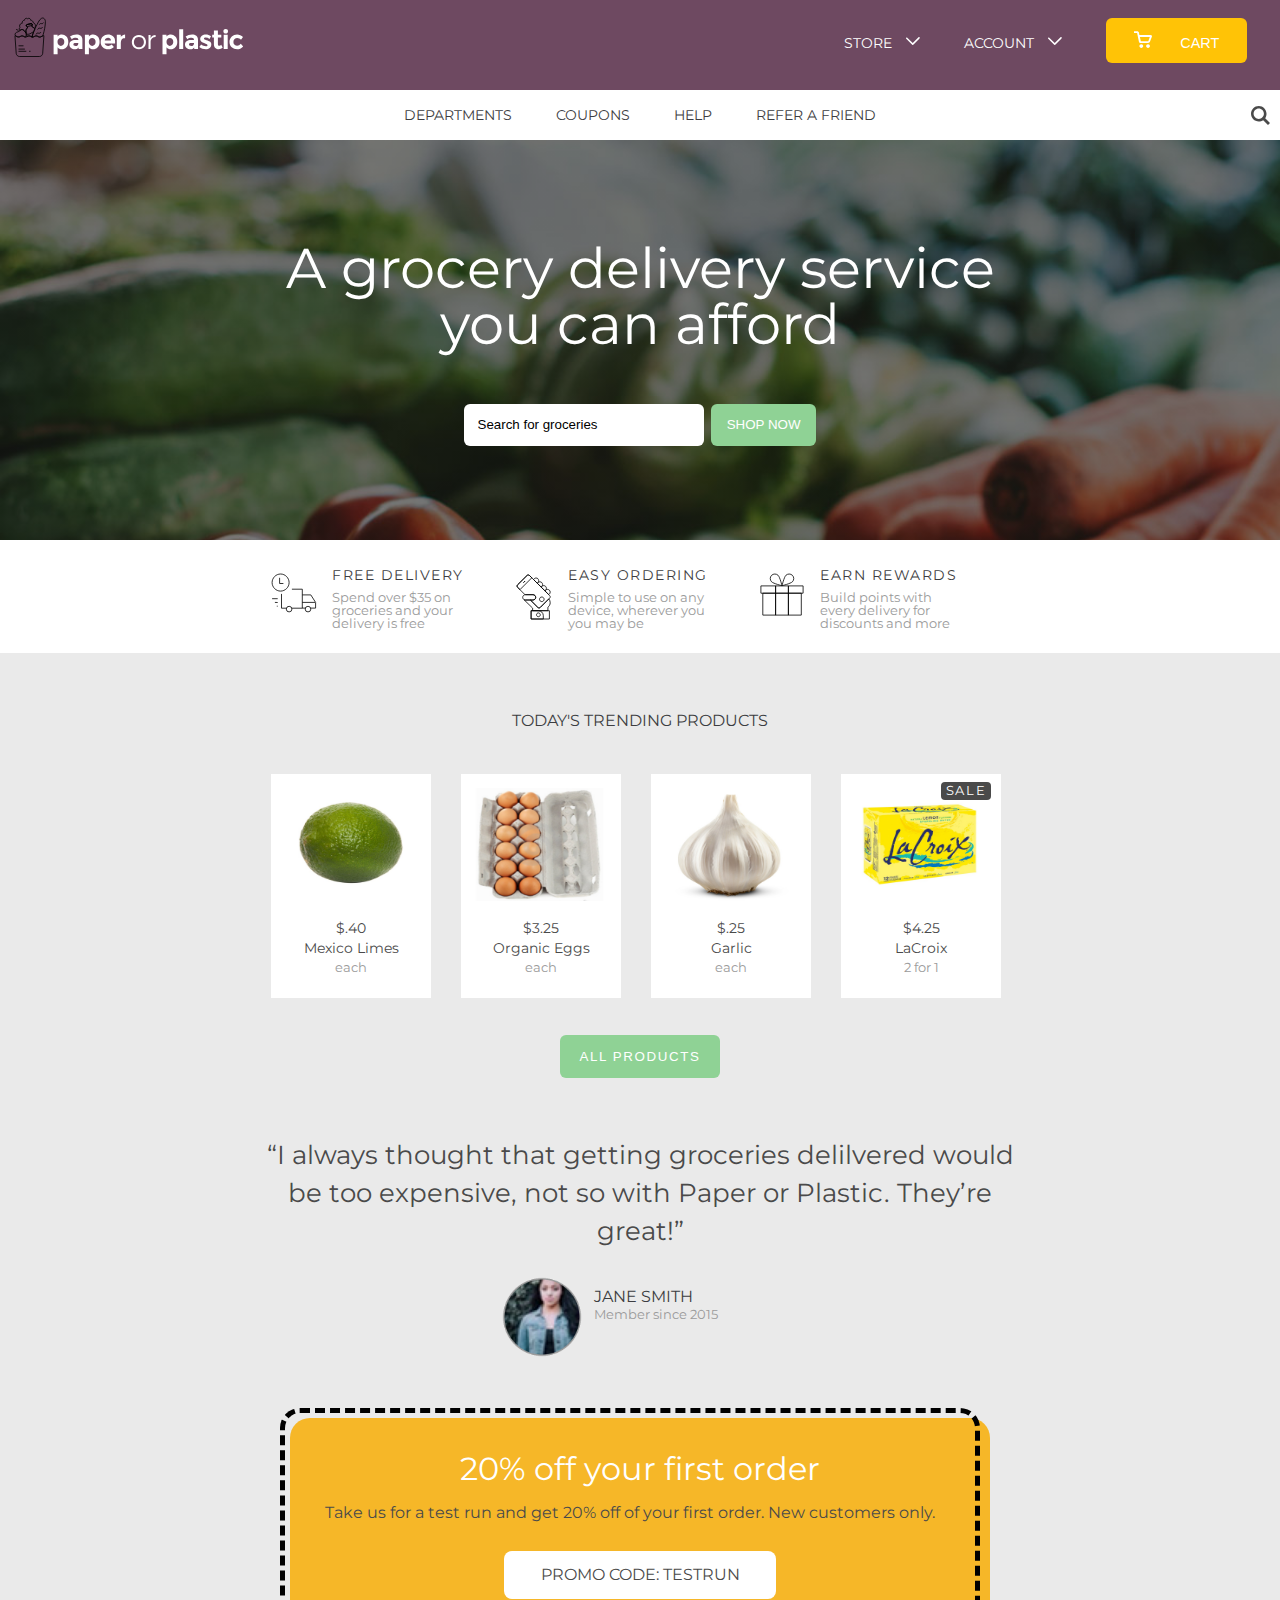
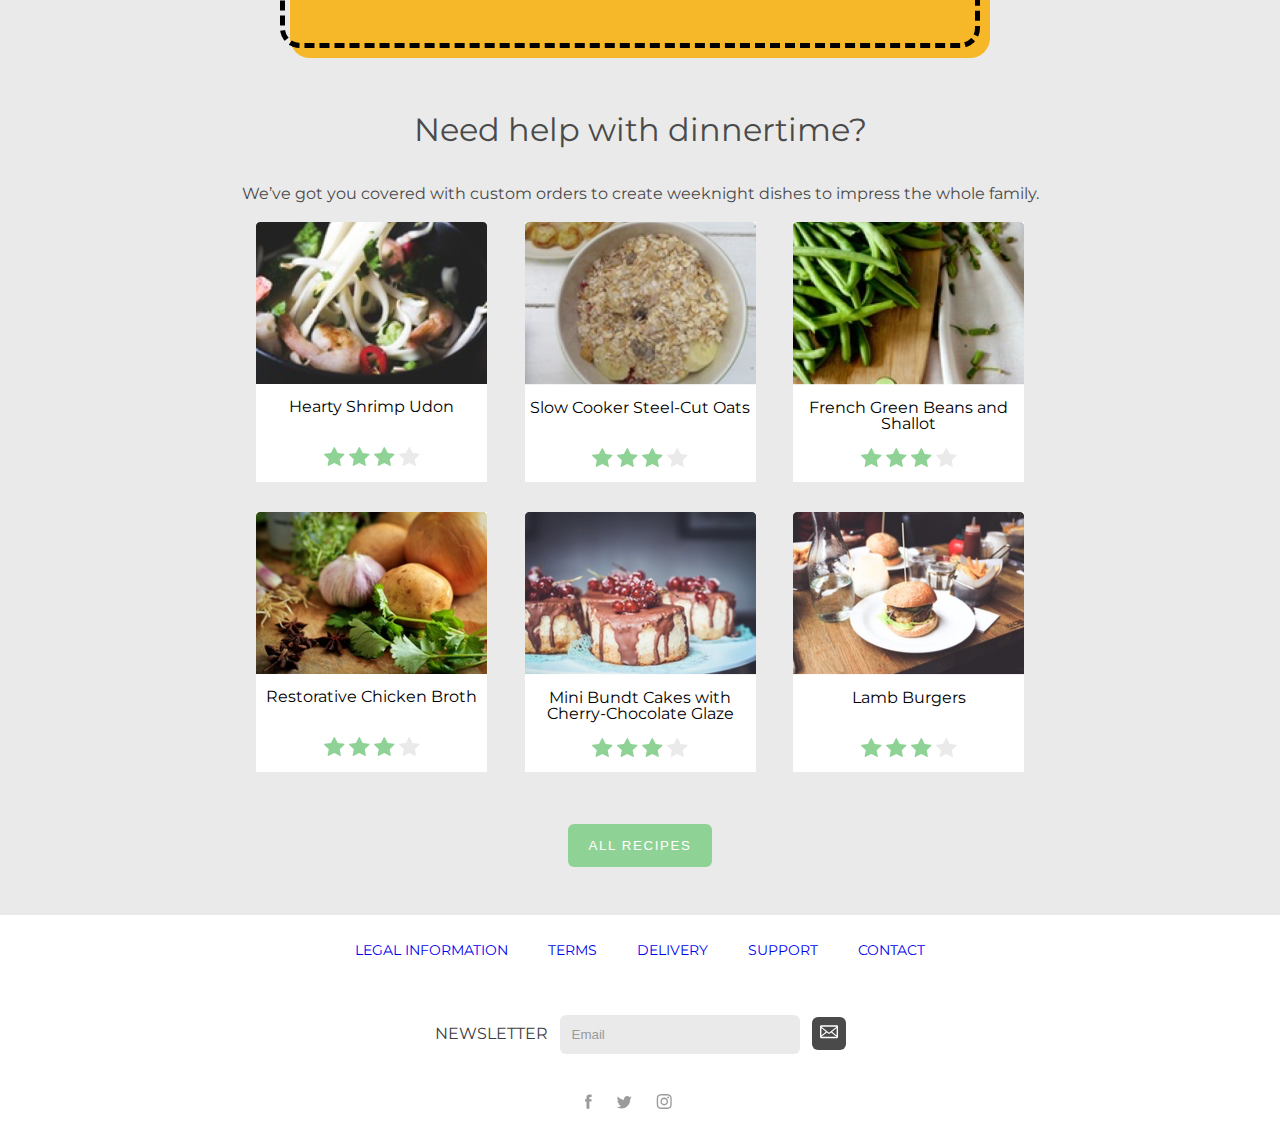
==== commit 8bffdb5e: "add css for small screens" ====
--- a/tablexi/index.html
+++ b/tablexi/index.html
@@ -13,10 +13,6 @@
     <div id="banner-container">
       <div id="logo-container">
         <a href="#">
-
-
-
-
 
 
           <svg xmlns="http://www.w3.org/2000/svg" width="231" height="44" viewBox="10 21 231 44"><style>.a{stroke-width:0.8;stroke:#FFF;}</style><desc>  Created with Sketch.</desc><g fill="none"><path d="M63.4 41.6C64.7 43 65.3 44.8 65.3 46.9 65.3 49 64.7 50.8 63.4 52.2 62.1 53.6 60.5 54.3 58.8 54.3 57 54.3 55.6 53.6 54.6 52.2L54.6 59.3 50.6 59.3 50.6 39.8 54.6 39.8 54.6 41.4C55.8 40.1 57.2 39.5 58.9 39.5 60.6 39.5 62.1 40.2 63.4 41.6L63.4 41.6ZM55.5 49.8C56.1 50.5 56.9 50.9 57.8 50.9 58.8 50.9 59.6 50.5 60.3 49.8 61 49.1 61.3 48.1 61.3 47 61.3 45.8 61 44.8 60.3 44.1 59.6 43.3 58.8 42.9 57.9 42.9 56.9 42.9 56.1 43.3 55.5 44 54.8 44.8 54.5 45.8 54.5 47 54.5 48.1 54.8 49.1 55.5 49.8L55.5 49.8ZM79.4 54.1L75.6 54.1 75.6 52.4C74.6 53.7 73.3 54.3 71.8 54.3 70.3 54.3 69 53.9 68 53 66.9 52.1 66.4 51 66.4 49.5 66.4 48 66.9 46.9 68 46.2 69.1 45.5 70.5 45.1 72.4 45.1L75.4 45.1 75.4 45C75.4 43.5 74.6 42.7 72.9 42.7 72.2 42.7 71.5 42.9 70.7 43.1 70 43.4 69.3 43.8 68.8 44.2L67 41.6C68.9 40.2 71 39.5 73.4 39.5 75.2 39.5 76.6 40 77.7 40.8 78.8 41.7 79.4 43.1 79.4 45L79.4 54.1ZM75.3 48.6L75.3 48 72.8 48C71.2 48 70.4 48.4 70.4 49.4 70.4 50 70.6 50.4 71 50.6 71.4 50.9 71.9 51 72.6 51 73.4 51 74 50.8 74.5 50.4 75.1 50 75.3 49.4 75.3 48.6L75.3 48.6ZM94.7 41.6C96 43 96.6 44.8 96.6 46.9 96.6 49 96 50.8 94.7 52.2 93.4 53.6 91.9 54.3 90.1 54.3 88.3 54.3 86.9 53.6 85.9 52.2L85.9 59.3 81.9 59.3 81.9 39.8 85.9 39.8 85.9 41.4C87.1 40.1 88.5 39.5 90.2 39.5 91.9 39.5 93.4 40.2 94.7 41.6L94.7 41.6ZM86.8 49.8C87.4 50.5 88.2 50.9 89.2 50.9 90.1 50.9 90.9 50.5 91.6 49.8 92.3 49.1 92.6 48.1 92.6 47 92.6 45.8 92.3 44.8 91.6 44.1 90.9 43.3 90.1 42.9 89.2 42.9 88.2 42.9 87.4 43.3 86.8 44 86.1 44.8 85.8 45.8 85.8 47 85.8 48.1 86.1 49.1 86.8 49.8L86.8 49.8ZM110.9 52C109.3 53.6 107.4 54.3 105.2 54.3 103 54.3 101.2 53.7 99.8 52.3 98.4 51 97.7 49.2 97.7 46.9 97.7 44.7 98.4 42.9 99.9 41.5 101.3 40.2 103 39.5 105 39.5 107 39.5 108.6 40.1 110 41.3 111.4 42.5 112.1 44.1 112.1 46.2L112.1 48.4 101.6 48.4C101.8 49.1 102.2 49.8 102.9 50.3 103.6 50.8 104.3 51 105.2 51 106.6 51 107.8 50.5 108.7 49.6L110.9 52ZM107.1 43.5C106.5 43.1 105.9 42.8 105.1 42.8 104.3 42.8 103.5 43.1 102.9 43.6 102.2 44 101.9 44.7 101.7 45.5L108 45.5C107.9 44.6 107.6 44 107.1 43.5L107.1 43.5ZM121.4 43.3C120.2 43.3 119.3 43.7 118.7 44.6 118.1 45.4 117.8 46.5 117.8 47.9L117.8 54.1 113.8 54.1 113.8 39.8 117.8 39.8 117.8 41.7C118.3 41.1 119 40.6 119.8 40.2 120.5 39.8 121.3 39.5 122.1 39.5L122.1 43.3 121.4 43.3ZM139.6 40.9C140.7 41.5 141.5 42.3 142.1 43.4 142.7 44.5 143 45.7 143 47.1 143 48.5 142.7 49.7 142.1 50.8 141.5 51.8 140.7 52.7 139.6 53.3 138.5 53.9 137.3 54.2 135.9 54.2 134.5 54.2 133.3 53.9 132.2 53.3 131.1 52.7 130.3 51.8 129.7 50.8 129.1 49.7 128.8 48.5 128.8 47.1 128.8 45.7 129.1 44.5 129.7 43.4 130.3 42.3 131.1 41.5 132.2 40.9 133.3 40.3 134.5 40 135.9 40 137.3 40 138.5 40.3 139.6 40.9L139.6 40.9ZM133.3 42.6C132.5 43 131.9 43.6 131.5 44.4 131.1 45.2 130.9 46.1 130.9 47.1 130.9 48.1 131.1 49 131.5 49.8 131.9 50.6 132.5 51.2 133.3 51.7 134.1 52.1 134.9 52.3 135.9 52.3 136.9 52.3 137.7 52.1 138.5 51.7 139.3 51.2 139.9 50.6 140.3 49.8 140.7 49 140.9 48.1 140.9 47.1 140.9 46.1 140.7 45.2 140.3 44.4 139.9 43.6 139.3 43 138.5 42.6 137.7 42.1 136.8 41.9 135.9 41.9 134.9 41.9 134.1 42.1 133.3 42.6L133.3 42.6ZM149.6 40.8C150.4 40.3 151.4 40 152.6 40L152.6 42.1C151.2 42.1 150 42.5 149.1 43.3 148.2 44.1 147.7 45.2 147.6 46.7L147.6 54.1 145.5 54.1 145.5 40.1 147.6 40.1 147.6 43.2C148.1 42.1 148.7 41.4 149.6 40.8L149.6 40.8ZM172.3 41.6C173.7 43 174.3 44.8 174.3 46.9 174.3 49 173.7 50.8 172.3 52.2 171 53.6 169.5 54.3 167.8 54.3 166 54.3 164.6 53.6 163.5 52.2L163.5 59.3 159.5 59.3 159.5 39.8 163.5 39.8 163.5 41.4C164.8 40.1 166.2 39.5 167.9 39.5 169.6 39.5 171 40.2 172.3 41.6L172.3 41.6ZM164.5 49.8C165.1 50.5 165.9 50.9 166.8 50.9 167.7 50.9 168.5 50.5 169.2 49.8 169.9 49.1 170.3 48.1 170.3 47 170.3 45.8 169.9 44.8 169.3 44.1 168.6 43.3 167.8 42.9 166.8 42.9 165.9 42.9 165.1 43.3 164.5 44 163.8 44.8 163.5 45.8 163.5 47 163.5 48.1 163.8 49.1 164.5 49.8L164.5 49.8ZM180.2 54.1L176.2 54.1 176.2 34.3 180.2 34.3 180.2 54.1ZM195 54.1L191.2 54.1 191.2 52.4C190.2 53.7 188.9 54.3 187.4 54.3 185.9 54.3 184.6 53.9 183.6 53 182.5 52.1 182 51 182 49.5 182 48 182.6 46.9 183.6 46.2 184.7 45.5 186.1 45.1 188 45.1L191 45.1 191 45C191 43.5 190.2 42.7 188.6 42.7 187.9 42.7 187.1 42.9 186.4 43.1 185.6 43.4 184.9 43.8 184.4 44.2L182.6 41.6C184.5 40.2 186.6 39.5 189.1 39.5 190.8 39.5 192.2 40 193.3 40.8 194.4 41.7 195 43.1 195 45L195 54.1ZM191 48.6L191 48 188.4 48C186.8 48 186 48.4 186 49.4 186 50 186.2 50.4 186.6 50.6 187 50.9 187.6 51 188.3 51 189 51 189.6 50.8 190.1 50.4 190.7 50 191 49.4 191 48.6L191 48.6ZM206.7 53C205.7 53.9 204.4 54.3 202.8 54.3 201.7 54.3 200.6 54.1 199.4 53.8 198.3 53.4 197.2 52.8 196.3 52.1L198.1 49.6C199.6 50.7 201.2 51.3 202.9 51.3 203.4 51.3 203.8 51.2 204.1 51 204.4 50.8 204.5 50.5 204.5 50.2 204.5 49.8 204.3 49.5 203.9 49.2 203.5 48.9 202.9 48.7 202.1 48.4 201.3 48.2 200.7 48 200.3 47.8 199.9 47.6 199.4 47.4 198.9 47 197.8 46.3 197.2 45.3 197.2 44 197.2 42.7 197.8 41.6 198.8 40.8 199.9 39.9 201.3 39.5 203 39.5 204.6 39.5 206.3 40.1 208 41.2L206.5 43.9C205.3 43 204 42.6 202.8 42.6 201.6 42.6 201 43 201 43.6 201 44 201.2 44.3 201.5 44.5 201.9 44.7 202.6 45 203.5 45.3 204.4 45.5 205 45.8 205.4 45.9 205.8 46.1 206.3 46.3 206.8 46.6 207.8 47.2 208.3 48.2 208.3 49.6 208.3 51.1 207.8 52.2 206.7 53L206.7 53ZM214.9 42.6L214.9 49.1C214.9 49.6 215 50.1 215.3 50.4 215.6 50.7 215.9 50.8 216.3 50.8 217.1 50.8 217.7 50.5 218.2 49.8L219.7 52.6C218.5 53.8 217.2 54.3 215.8 54.3 214.4 54.3 213.2 53.9 212.3 53 211.3 52.1 210.9 50.8 210.9 49.3L210.9 42.6 209.2 42.6 209.2 39.8 210.9 39.8 210.9 35.5 214.9 35.5 214.9 39.8 218.3 39.8 218.3 42.6 214.9 42.6ZM224.7 54.1L220.7 54.1 220.7 39.8 224.7 39.8 224.7 54.1ZM220.4 36.3C220.4 35.6 220.6 35.1 221 34.6 221.5 34.2 222 33.9 222.7 33.9 223.4 33.9 223.9 34.2 224.4 34.6 224.8 35.1 225 35.6 225 36.3 225 36.9 224.8 37.5 224.4 37.9 223.9 38.4 223.4 38.6 222.7 38.6 222 38.6 221.5 38.4 221 37.9 220.6 37.5 220.4 36.9 220.4 36.3L220.4 36.3ZM234.2 50.8C235.6 50.8 236.8 50.1 237.8 48.8L240.2 51.4C238.3 53.4 236.3 54.3 234.2 54.3 232 54.3 230.2 53.6 228.7 52.3 227.3 50.9 226.5 49.1 226.5 47 226.5 44.8 227.3 43 228.8 41.6 230.3 40.2 232.1 39.5 234.1 39.5 235.1 39.5 236.2 39.7 237.3 40.2 238.3 40.6 239.2 41.2 240 42.1L238 44.8C237.5 44.2 236.9 43.8 236.3 43.5 235.6 43.2 234.9 43 234.3 43 233.2 43 232.3 43.4 231.6 44.1 230.8 44.8 230.4 45.7 230.4 46.9 230.4 48.1 230.8 49.1 231.6 49.8 232.3 50.4 233.2 50.8 234.2 50.8L234.2 50.8Z" fill="#FFF"/><path d="M15.8 36.3C15.2 35.3 14.1 34.4 13 34.5" class="a"/><path d="M23.6 39.1C25.4 39.4 26.5 39.3 28 38.2 28.9 37.6 29.6 37.2 30.4 37" class="a"/><path d="M28.4 30.6L24.5 31.5C24 31.6 23.5 31.2 23.3 30.7 23.2 30.2 23.6 29.6 24.1 29.5L28 28.7C28.5 28.6 29.1 28.9 29.2 29.4 29.3 30 29 30.5 28.4 30.6L28.4 30.6 28.4 30.6Z" class="a"/><path d="M37.9 37C37.6 38 36.5 38.5 35.4 38.2 34.4 37.8 33.3 38.4 33 39.4" class="a"/><path d="M39.6 32.1C39.2 33.1 38.1 33.6 37.1 33.3 36.1 32.9 35 33.5 34.6 34.5" class="a"/><path d="M40.4 27.6C40.2 28.4 39.2 28.9 38.4 28.6 37.5 28.3 36.6 28.8 36.3 29.6" class="a"/><path d="M40.9 40.8L39.7 58.3C39.6 60.1 38.1 61.5 36.4 61.5L16.5 61.5C14.8 61.5 13.3 60.1 13.2 58.3L12 41.4C12 41 12.4 40.7 12.8 40.9L13.7 41.5C14.8 42.1 16.2 42.1 17.3 41.5L17.5 41.3C18.4 40.8 19.6 40.8 20.5 41.3L21 41.6C22 42.2 23.1 42.2 24.1 41.6L24.6 41.3C25.5 40.8 26.7 40.8 27.6 41.3L28.1 41.6C29 42.2 30.2 42.2 31.1 41.6L31.6 41.3C32.6 40.8 33.7 40.8 34.7 41.3L35.2 41.6C36.1 42.2 37.3 42.2 38.2 41.6L40.6 40.6C40.7 40.5 40.9 40.6 40.9 40.8L40.9 40.8 40.9 40.8Z" class="a"/><path d="M15.5 50.8L20.5 50.8" class="a"/><path d="M15.5 54.1L21.9 54.1" class="a"/><path d="M15.5 56.3L23.3 56.3" class="a"/><path d="M26.1 56.3L27.5 56.3" class="a"/><path d="M31.2 41.6L31.7 41.3C32.6 40.8 33.8 40.8 34.7 41.3L35.2 41.6C36.1 42.2 37.3 42.2 38.2 41.6L39.7 41C39.9 40.4 40 40 40.1 39.8 41.4 35.6 42.3 31.1 42.4 26.6 42.4 24.8 40.9 22.1 38.5 23.3 36 24.6 34.3 29.4 33 31.6 31.3 34.9 29.9 38.4 28.9 41.9 29.7 42.1 30.5 42 31.2 41.6L31.2 41.6 31.2 41.6Z" class="a"/><path d="M24.3 32.9C23.7 33.8 22.6 34.8 23 36.7L24.1 41.6 24.1 41.6 24.6 41.3C25.6 40.8 26.7 40.8 27.6 41.3L28.2 41.6C28.6 41.9 29 42 29.5 42 29.3 42 29.1 42 28.9 41.9 29.7 39.3 30.6 36.6 31.8 34.1 31.3 32.7 30.1 32.3 29.2 31.8 29.2 31.8 29.2 31.8 29.2 31.8 28.7 31.5 28.7 30.8 29.1 30.3 29.2 30.1 29.3 29.9 29.2 29.6L29.2 29.2C29.1 28.8 28.6 28.5 28.2 28.6L23.9 29.6C23.5 29.7 23.2 30.1 23.3 30.5L23.4 30.9C23.4 31.2 23.6 31.4 23.9 31.5 24.4 31.7 24.7 32.3 24.4 32.8 24.4 32.8 24.4 32.8 24.3 32.9L24.3 32.9 24.3 32.9Z" class="a"/><path d="M12.8 40.9L13.8 41.5C14.9 42.1 16.2 42.1 17.3 41.5L17.6 41.3C18.5 40.8 19.6 40.8 20.6 41.3L21.1 41.6C21.6 41.9 22.3 42.1 22.9 42 23.3 40.6 23.2 38.8 22.5 37.5 20.1 33.4 18.2 34.2 16.3 36 15.9 36.4 15.5 36.6 15 36.8 12.9 37.4 11.4 38.3 12.3 40.9 12.4 40.8 12.6 40.8 12.8 40.9L12.8 40.9 12.8 40.9Z" class="a"/><path d="M30.2 27.6C30.1 26.3 29 25.2 27.6 25.2 27.6 25.2 27.6 25.2 27.6 25.2 27.6 25 27.6 24.8 27.5 24.5 27.3 23.9 26.7 23.4 26.1 23.3 25.5 23.3 25 23.4 24.7 23.8 24.3 23.5 23.9 23.3 23.4 23.3 22.4 23.3 21.5 24.1 21.5 25.2 21.5 25.2 21.5 25.2 21.5 25.2 20.2 25.3 19.2 26.3 19.2 27.6 19.2 27.8 19.3 28 19.3 28.2 17.8 28.3 16.6 29.5 16.6 31 16.6 31.5 16.7 32 17 32.4 16.5 32.8 16.2 33.4 16.2 34 16.2 34.6 16.5 35.1 16.9 35.5 18.6 34.1 20.4 33.8 22.5 37.5 23.2 38.8 23 36.7 23 36.7 22.6 34.8 23.7 33.8 24.3 32.9 24.4 32.8 24.4 32.8 24.4 32.8 24.7 32.3 24.4 31.7 23.9 31.5 23.6 31.4 23.4 31.2 23.4 30.9L23.3 30.5C23.2 30.1 23.5 29.7 23.9 29.6L28.2 28.6C28.6 28.5 29.1 28.8 29.2 29.2L29.2 29.6C29.3 29.9 29.2 30.1 29.1 30.3 28.7 30.8 28.7 31.5 29.2 31.8 29.2 31.8 29.2 31.8 29.2 31.8 29.9 32.2 30.7 32.5 31.3 33.3 32 32.7 32.5 31.8 32.5 30.9 32.5 29.4 31.6 28.1 30.2 27.6L30.2 27.6 30.2 27.6Z" class="a"/></g></svg>
@@ -58,7 +54,6 @@
 
   <section id="menu">
     <div id="menu-container">
-    <!--  -->
       <ul>
         <li><a href="#">Departments</a></li>
         <li><a href="#">Coupons</a></li>
--- a/tablexi/style.css
+++ b/tablexi/style.css
@@ -21,12 +21,6 @@
 }
 
 
-/* get rid of this? */
-.center-text {
-  text-align: center;
-}
-
-
 /* - - - Banner - - - */
 
 #banner {
@@ -92,8 +86,12 @@
 
 #menu-container {
   line-height: 50px;
-  width: 600px;
-  margin: auto;
+  width: 100%;
+  margin: auto;
+}
+
+#menu-container ul {
+  text-align: center;
 }
 
 #menu-container ul li { 
@@ -186,9 +184,6 @@
   float: left;
   padding: 15px;
   height: 55px;
-}
-
-.bullet-text-container {
 }
 
 .bullet-text-header {
@@ -504,16 +499,27 @@
 
 /* - - - */
 @media screen and (max-width: 760px) {
-  body {
-      background-color: lightgreen;
+  
+  #navcontainer ul li { 
+    display: block;
+    padding: 20px;
+  }
+
+  #logo-container {
+    padding-bottom: 10px;
   }
   
   #banner {
-    height: 160px;
+    height: 240px;
   }  
 
+  #search {
+    top: 250px;
+  }
+
   #menu-container ul li { 
-    display: block; 
+    display: block;
+    text-align: center;
   }
 
   #menu {
@@ -535,6 +541,8 @@
 
   .bullet-li-container {
     padding-top: 18px;
+    width: 240px;
+    margin: auto;
     display: block;
   }
 
@@ -600,12 +608,23 @@
     display: block;
   }
 
-
-
-
-
-}
-
-
-
-
+}
+
+@media screen and (max-width: 490px) {
+  
+  #navcontainer ul li { 
+    display: block;
+    padding: 20px;
+  }
+  
+  #banner {
+    height: 310px;
+  }  
+
+  #search {
+    top: 320px;
+  }
+
+
+
+
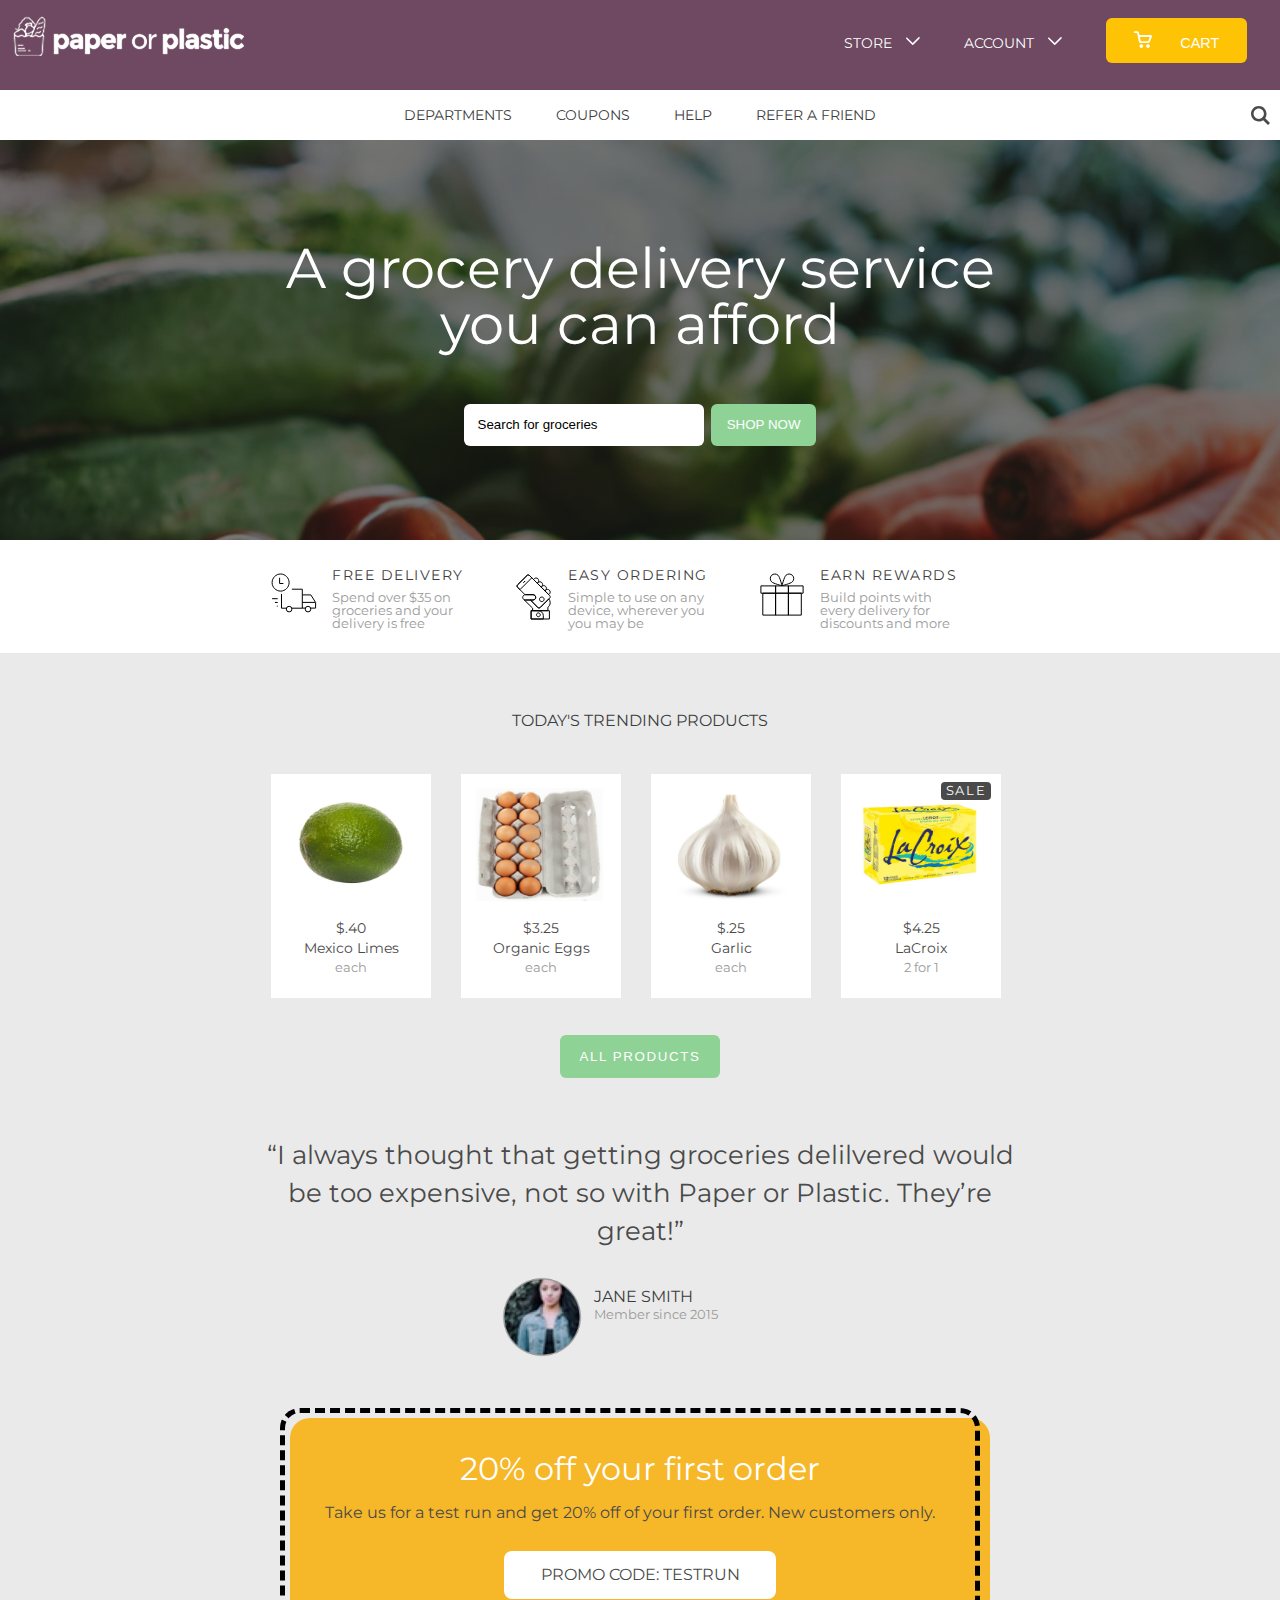
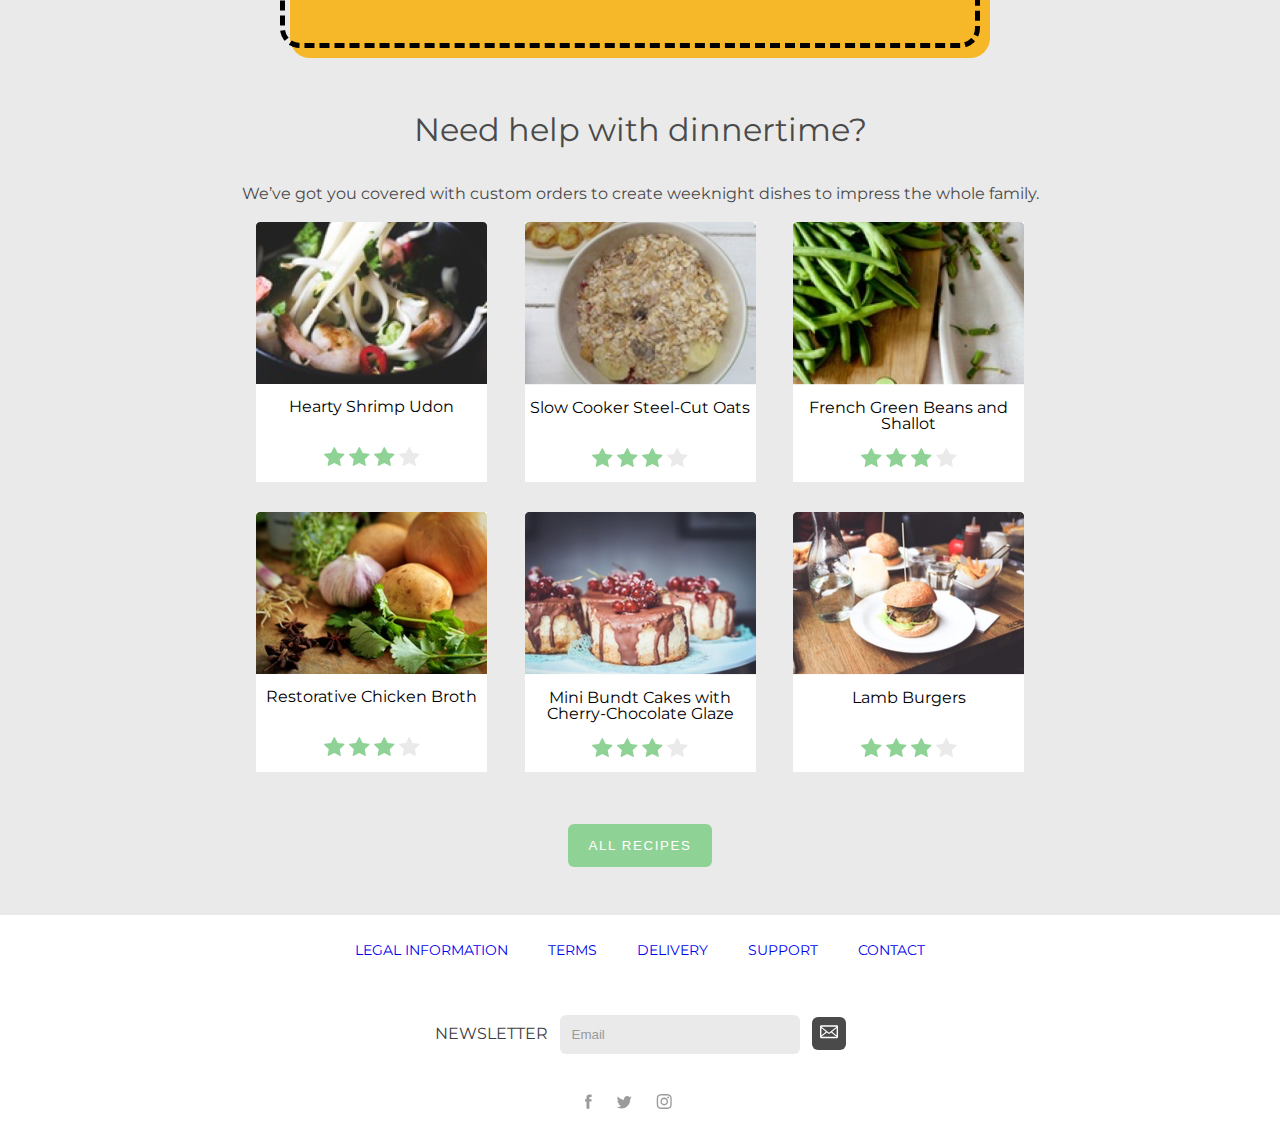
==== commit 69a199c5: "add new logo" ====
--- a/tablexi/index.html
+++ b/tablexi/index.html
@@ -12,13 +12,7 @@
   <section id="banner">
     <div id="banner-container">
       <div id="logo-container">
-        <a href="#">
-
-
-          <svg xmlns="http://www.w3.org/2000/svg" width="231" height="44" viewBox="10 21 231 44"><style>.a{stroke-width:0.8;stroke:#FFF;}</style><desc>  Created with Sketch.</desc><g fill="none"><path d="M63.4 41.6C64.7 43 65.3 44.8 65.3 46.9 65.3 49 64.7 50.8 63.4 52.2 62.1 53.6 60.5 54.3 58.8 54.3 57 54.3 55.6 53.6 54.6 52.2L54.6 59.3 50.6 59.3 50.6 39.8 54.6 39.8 54.6 41.4C55.8 40.1 57.2 39.5 58.9 39.5 60.6 39.5 62.1 40.2 63.4 41.6L63.4 41.6ZM55.5 49.8C56.1 50.5 56.9 50.9 57.8 50.9 58.8 50.9 59.6 50.5 60.3 49.8 61 49.1 61.3 48.1 61.3 47 61.3 45.8 61 44.8 60.3 44.1 59.6 43.3 58.8 42.9 57.9 42.9 56.9 42.9 56.1 43.3 55.5 44 54.8 44.8 54.5 45.8 54.5 47 54.5 48.1 54.8 49.1 55.5 49.8L55.5 49.8ZM79.4 54.1L75.6 54.1 75.6 52.4C74.6 53.7 73.3 54.3 71.8 54.3 70.3 54.3 69 53.9 68 53 66.9 52.1 66.4 51 66.4 49.5 66.4 48 66.9 46.9 68 46.2 69.1 45.5 70.5 45.1 72.4 45.1L75.4 45.1 75.4 45C75.4 43.5 74.6 42.7 72.9 42.7 72.2 42.7 71.5 42.9 70.7 43.1 70 43.4 69.3 43.8 68.8 44.2L67 41.6C68.9 40.2 71 39.5 73.4 39.5 75.2 39.5 76.6 40 77.7 40.8 78.8 41.7 79.4 43.1 79.4 45L79.4 54.1ZM75.3 48.6L75.3 48 72.8 48C71.2 48 70.4 48.4 70.4 49.4 70.4 50 70.6 50.4 71 50.6 71.4 50.9 71.9 51 72.6 51 73.4 51 74 50.8 74.5 50.4 75.1 50 75.3 49.4 75.3 48.6L75.3 48.6ZM94.7 41.6C96 43 96.6 44.8 96.6 46.9 96.6 49 96 50.8 94.7 52.2 93.4 53.6 91.9 54.3 90.1 54.3 88.3 54.3 86.9 53.6 85.9 52.2L85.9 59.3 81.9 59.3 81.9 39.8 85.9 39.8 85.9 41.4C87.1 40.1 88.5 39.5 90.2 39.5 91.9 39.5 93.4 40.2 94.7 41.6L94.7 41.6ZM86.8 49.8C87.4 50.5 88.2 50.9 89.2 50.9 90.1 50.9 90.9 50.5 91.6 49.8 92.3 49.1 92.6 48.1 92.6 47 92.6 45.8 92.3 44.8 91.6 44.1 90.9 43.3 90.1 42.9 89.2 42.9 88.2 42.9 87.4 43.3 86.8 44 86.1 44.8 85.8 45.8 85.8 47 85.8 48.1 86.1 49.1 86.8 49.8L86.8 49.8ZM110.9 52C109.3 53.6 107.4 54.3 105.2 54.3 103 54.3 101.2 53.7 99.8 52.3 98.4 51 97.7 49.2 97.7 46.9 97.7 44.7 98.4 42.9 99.9 41.5 101.3 40.2 103 39.5 105 39.5 107 39.5 108.6 40.1 110 41.3 111.4 42.5 112.1 44.1 112.1 46.2L112.1 48.4 101.6 48.4C101.8 49.1 102.2 49.8 102.9 50.3 103.6 50.8 104.3 51 105.2 51 106.6 51 107.8 50.5 108.7 49.6L110.9 52ZM107.1 43.5C106.5 43.1 105.9 42.8 105.1 42.8 104.3 42.8 103.5 43.1 102.9 43.6 102.2 44 101.9 44.7 101.7 45.5L108 45.5C107.9 44.6 107.6 44 107.1 43.5L107.1 43.5ZM121.4 43.3C120.2 43.3 119.3 43.7 118.7 44.6 118.1 45.4 117.8 46.5 117.8 47.9L117.8 54.1 113.8 54.1 113.8 39.8 117.8 39.8 117.8 41.7C118.3 41.1 119 40.6 119.8 40.2 120.5 39.8 121.3 39.5 122.1 39.5L122.1 43.3 121.4 43.3ZM139.6 40.9C140.7 41.5 141.5 42.3 142.1 43.4 142.7 44.5 143 45.7 143 47.1 143 48.5 142.7 49.7 142.1 50.8 141.5 51.8 140.7 52.7 139.6 53.3 138.5 53.9 137.3 54.2 135.9 54.2 134.5 54.2 133.3 53.9 132.2 53.3 131.1 52.7 130.3 51.8 129.7 50.8 129.1 49.7 128.8 48.5 128.8 47.1 128.8 45.7 129.1 44.5 129.7 43.4 130.3 42.3 131.1 41.5 132.2 40.9 133.3 40.3 134.5 40 135.9 40 137.3 40 138.5 40.3 139.6 40.9L139.6 40.9ZM133.3 42.6C132.5 43 131.9 43.6 131.5 44.4 131.1 45.2 130.9 46.1 130.9 47.1 130.9 48.1 131.1 49 131.5 49.8 131.9 50.6 132.5 51.2 133.3 51.7 134.1 52.1 134.9 52.3 135.9 52.3 136.9 52.3 137.7 52.1 138.5 51.7 139.3 51.2 139.9 50.6 140.3 49.8 140.7 49 140.9 48.1 140.9 47.1 140.9 46.1 140.7 45.2 140.3 44.4 139.9 43.6 139.3 43 138.5 42.6 137.7 42.1 136.8 41.9 135.9 41.9 134.9 41.9 134.1 42.1 133.3 42.6L133.3 42.6ZM149.6 40.8C150.4 40.3 151.4 40 152.6 40L152.6 42.1C151.2 42.1 150 42.5 149.1 43.3 148.2 44.1 147.7 45.2 147.6 46.7L147.6 54.1 145.5 54.1 145.5 40.1 147.6 40.1 147.6 43.2C148.1 42.1 148.7 41.4 149.6 40.8L149.6 40.8ZM172.3 41.6C173.7 43 174.3 44.8 174.3 46.9 174.3 49 173.7 50.8 172.3 52.2 171 53.6 169.5 54.3 167.8 54.3 166 54.3 164.6 53.6 163.5 52.2L163.5 59.3 159.5 59.3 159.5 39.8 163.5 39.8 163.5 41.4C164.8 40.1 166.2 39.5 167.9 39.5 169.6 39.5 171 40.2 172.3 41.6L172.3 41.6ZM164.5 49.8C165.1 50.5 165.9 50.9 166.8 50.9 167.7 50.9 168.5 50.5 169.2 49.8 169.9 49.1 170.3 48.1 170.3 47 170.3 45.8 169.9 44.8 169.3 44.1 168.6 43.3 167.8 42.9 166.8 42.9 165.9 42.9 165.1 43.3 164.5 44 163.8 44.8 163.5 45.8 163.5 47 163.5 48.1 163.8 49.1 164.5 49.8L164.5 49.8ZM180.2 54.1L176.2 54.1 176.2 34.3 180.2 34.3 180.2 54.1ZM195 54.1L191.2 54.1 191.2 52.4C190.2 53.7 188.9 54.3 187.4 54.3 185.9 54.3 184.6 53.9 183.6 53 182.5 52.1 182 51 182 49.5 182 48 182.6 46.9 183.6 46.2 184.7 45.5 186.1 45.1 188 45.1L191 45.1 191 45C191 43.5 190.2 42.7 188.6 42.7 187.9 42.7 187.1 42.9 186.4 43.1 185.6 43.4 184.9 43.8 184.4 44.2L182.6 41.6C184.5 40.2 186.6 39.5 189.1 39.5 190.8 39.5 192.2 40 193.3 40.8 194.4 41.7 195 43.1 195 45L195 54.1ZM191 48.6L191 48 188.4 48C186.8 48 186 48.4 186 49.4 186 50 186.2 50.4 186.6 50.6 187 50.9 187.6 51 188.3 51 189 51 189.6 50.8 190.1 50.4 190.7 50 191 49.4 191 48.6L191 48.6ZM206.7 53C205.7 53.9 204.4 54.3 202.8 54.3 201.7 54.3 200.6 54.1 199.4 53.8 198.3 53.4 197.2 52.8 196.3 52.1L198.1 49.6C199.6 50.7 201.2 51.3 202.9 51.3 203.4 51.3 203.8 51.2 204.1 51 204.4 50.8 204.5 50.5 204.5 50.2 204.5 49.8 204.3 49.5 203.9 49.2 203.5 48.9 202.9 48.7 202.1 48.4 201.3 48.2 200.7 48 200.3 47.8 199.9 47.6 199.4 47.4 198.9 47 197.8 46.3 197.2 45.3 197.2 44 197.2 42.7 197.8 41.6 198.8 40.8 199.9 39.9 201.3 39.5 203 39.5 204.6 39.5 206.3 40.1 208 41.2L206.5 43.9C205.3 43 204 42.6 202.8 42.6 201.6 42.6 201 43 201 43.6 201 44 201.2 44.3 201.5 44.5 201.9 44.7 202.6 45 203.5 45.3 204.4 45.5 205 45.8 205.4 45.9 205.8 46.1 206.3 46.3 206.8 46.6 207.8 47.2 208.3 48.2 208.3 49.6 208.3 51.1 207.8 52.2 206.7 53L206.7 53ZM214.9 42.6L214.9 49.1C214.9 49.6 215 50.1 215.3 50.4 215.6 50.7 215.9 50.8 216.3 50.8 217.1 50.8 217.7 50.5 218.2 49.8L219.7 52.6C218.5 53.8 217.2 54.3 215.8 54.3 214.4 54.3 213.2 53.9 212.3 53 211.3 52.1 210.9 50.8 210.9 49.3L210.9 42.6 209.2 42.6 209.2 39.8 210.9 39.8 210.9 35.5 214.9 35.5 214.9 39.8 218.3 39.8 218.3 42.6 214.9 42.6ZM224.7 54.1L220.7 54.1 220.7 39.8 224.7 39.8 224.7 54.1ZM220.4 36.3C220.4 35.6 220.6 35.1 221 34.6 221.5 34.2 222 33.9 222.7 33.9 223.4 33.9 223.9 34.2 224.4 34.6 224.8 35.1 225 35.6 225 36.3 225 36.9 224.8 37.5 224.4 37.9 223.9 38.4 223.4 38.6 222.7 38.6 222 38.6 221.5 38.4 221 37.9 220.6 37.5 220.4 36.9 220.4 36.3L220.4 36.3ZM234.2 50.8C235.6 50.8 236.8 50.1 237.8 48.8L240.2 51.4C238.3 53.4 236.3 54.3 234.2 54.3 232 54.3 230.2 53.6 228.7 52.3 227.3 50.9 226.5 49.1 226.5 47 226.5 44.8 227.3 43 228.8 41.6 230.3 40.2 232.1 39.5 234.1 39.5 235.1 39.5 236.2 39.7 237.3 40.2 238.3 40.6 239.2 41.2 240 42.1L238 44.8C237.5 44.2 236.9 43.8 236.3 43.5 235.6 43.2 234.9 43 234.3 43 233.2 43 232.3 43.4 231.6 44.1 230.8 44.8 230.4 45.7 230.4 46.9 230.4 48.1 230.8 49.1 231.6 49.8 232.3 50.4 233.2 50.8 234.2 50.8L234.2 50.8Z" fill="#FFF"/><path d="M15.8 36.3C15.2 35.3 14.1 34.4 13 34.5" class="a"/><path d="M23.6 39.1C25.4 39.4 26.5 39.3 28 38.2 28.9 37.6 29.6 37.2 30.4 37" class="a"/><path d="M28.4 30.6L24.5 31.5C24 31.6 23.5 31.2 23.3 30.7 23.2 30.2 23.6 29.6 24.1 29.5L28 28.7C28.5 28.6 29.1 28.9 29.2 29.4 29.3 30 29 30.5 28.4 30.6L28.4 30.6 28.4 30.6Z" class="a"/><path d="M37.9 37C37.6 38 36.5 38.5 35.4 38.2 34.4 37.8 33.3 38.4 33 39.4" class="a"/><path d="M39.6 32.1C39.2 33.1 38.1 33.6 37.1 33.3 36.1 32.9 35 33.5 34.6 34.5" class="a"/><path d="M40.4 27.6C40.2 28.4 39.2 28.9 38.4 28.6 37.5 28.3 36.6 28.8 36.3 29.6" class="a"/><path d="M40.9 40.8L39.7 58.3C39.6 60.1 38.1 61.5 36.4 61.5L16.5 61.5C14.8 61.5 13.3 60.1 13.2 58.3L12 41.4C12 41 12.4 40.7 12.8 40.9L13.7 41.5C14.8 42.1 16.2 42.1 17.3 41.5L17.5 41.3C18.4 40.8 19.6 40.8 20.5 41.3L21 41.6C22 42.2 23.1 42.2 24.1 41.6L24.6 41.3C25.5 40.8 26.7 40.8 27.6 41.3L28.1 41.6C29 42.2 30.2 42.2 31.1 41.6L31.6 41.3C32.6 40.8 33.7 40.8 34.7 41.3L35.2 41.6C36.1 42.2 37.3 42.2 38.2 41.6L40.6 40.6C40.7 40.5 40.9 40.6 40.9 40.8L40.9 40.8 40.9 40.8Z" class="a"/><path d="M15.5 50.8L20.5 50.8" class="a"/><path d="M15.5 54.1L21.9 54.1" class="a"/><path d="M15.5 56.3L23.3 56.3" class="a"/><path d="M26.1 56.3L27.5 56.3" class="a"/><path d="M31.2 41.6L31.7 41.3C32.6 40.8 33.8 40.8 34.7 41.3L35.2 41.6C36.1 42.2 37.3 42.2 38.2 41.6L39.7 41C39.9 40.4 40 40 40.1 39.8 41.4 35.6 42.3 31.1 42.4 26.6 42.4 24.8 40.9 22.1 38.5 23.3 36 24.6 34.3 29.4 33 31.6 31.3 34.9 29.9 38.4 28.9 41.9 29.7 42.1 30.5 42 31.2 41.6L31.2 41.6 31.2 41.6Z" class="a"/><path d="M24.3 32.9C23.7 33.8 22.6 34.8 23 36.7L24.1 41.6 24.1 41.6 24.6 41.3C25.6 40.8 26.7 40.8 27.6 41.3L28.2 41.6C28.6 41.9 29 42 29.5 42 29.3 42 29.1 42 28.9 41.9 29.7 39.3 30.6 36.6 31.8 34.1 31.3 32.7 30.1 32.3 29.2 31.8 29.2 31.8 29.2 31.8 29.2 31.8 28.7 31.5 28.7 30.8 29.1 30.3 29.2 30.1 29.3 29.9 29.2 29.6L29.2 29.2C29.1 28.8 28.6 28.5 28.2 28.6L23.9 29.6C23.5 29.7 23.2 30.1 23.3 30.5L23.4 30.9C23.4 31.2 23.6 31.4 23.9 31.5 24.4 31.7 24.7 32.3 24.4 32.8 24.4 32.8 24.4 32.8 24.3 32.9L24.3 32.9 24.3 32.9Z" class="a"/><path d="M12.8 40.9L13.8 41.5C14.9 42.1 16.2 42.1 17.3 41.5L17.6 41.3C18.5 40.8 19.6 40.8 20.6 41.3L21.1 41.6C21.6 41.9 22.3 42.1 22.9 42 23.3 40.6 23.2 38.8 22.5 37.5 20.1 33.4 18.2 34.2 16.3 36 15.9 36.4 15.5 36.6 15 36.8 12.9 37.4 11.4 38.3 12.3 40.9 12.4 40.8 12.6 40.8 12.8 40.9L12.8 40.9 12.8 40.9Z" class="a"/><path d="M30.2 27.6C30.1 26.3 29 25.2 27.6 25.2 27.6 25.2 27.6 25.2 27.6 25.2 27.6 25 27.6 24.8 27.5 24.5 27.3 23.9 26.7 23.4 26.1 23.3 25.5 23.3 25 23.4 24.7 23.8 24.3 23.5 23.9 23.3 23.4 23.3 22.4 23.3 21.5 24.1 21.5 25.2 21.5 25.2 21.5 25.2 21.5 25.2 20.2 25.3 19.2 26.3 19.2 27.6 19.2 27.8 19.3 28 19.3 28.2 17.8 28.3 16.6 29.5 16.6 31 16.6 31.5 16.7 32 17 32.4 16.5 32.8 16.2 33.4 16.2 34 16.2 34.6 16.5 35.1 16.9 35.5 18.6 34.1 20.4 33.8 22.5 37.5 23.2 38.8 23 36.7 23 36.7 22.6 34.8 23.7 33.8 24.3 32.9 24.4 32.8 24.4 32.8 24.4 32.8 24.7 32.3 24.4 31.7 23.9 31.5 23.6 31.4 23.4 31.2 23.4 30.9L23.3 30.5C23.2 30.1 23.5 29.7 23.9 29.6L28.2 28.6C28.6 28.5 29.1 28.8 29.2 29.2L29.2 29.6C29.3 29.9 29.2 30.1 29.1 30.3 28.7 30.8 28.7 31.5 29.2 31.8 29.2 31.8 29.2 31.8 29.2 31.8 29.9 32.2 30.7 32.5 31.3 33.3 32 32.7 32.5 31.8 32.5 30.9 32.5 29.4 31.6 28.1 30.2 27.6L30.2 27.6 30.2 27.6Z" class="a"/></g></svg>
-
-
-        </a>
+        <a href="#"><img src="images/paperorplastic.png" width="231" height="40" border="0"></a>
       </div>
       <div id="navcontainer">
         <ul>
--- a/tablexi/style.css
+++ b/tablexi/style.css
@@ -624,7 +624,6 @@
   #search {
     top: 320px;
   }
-
-
-
-
+}
+
+
